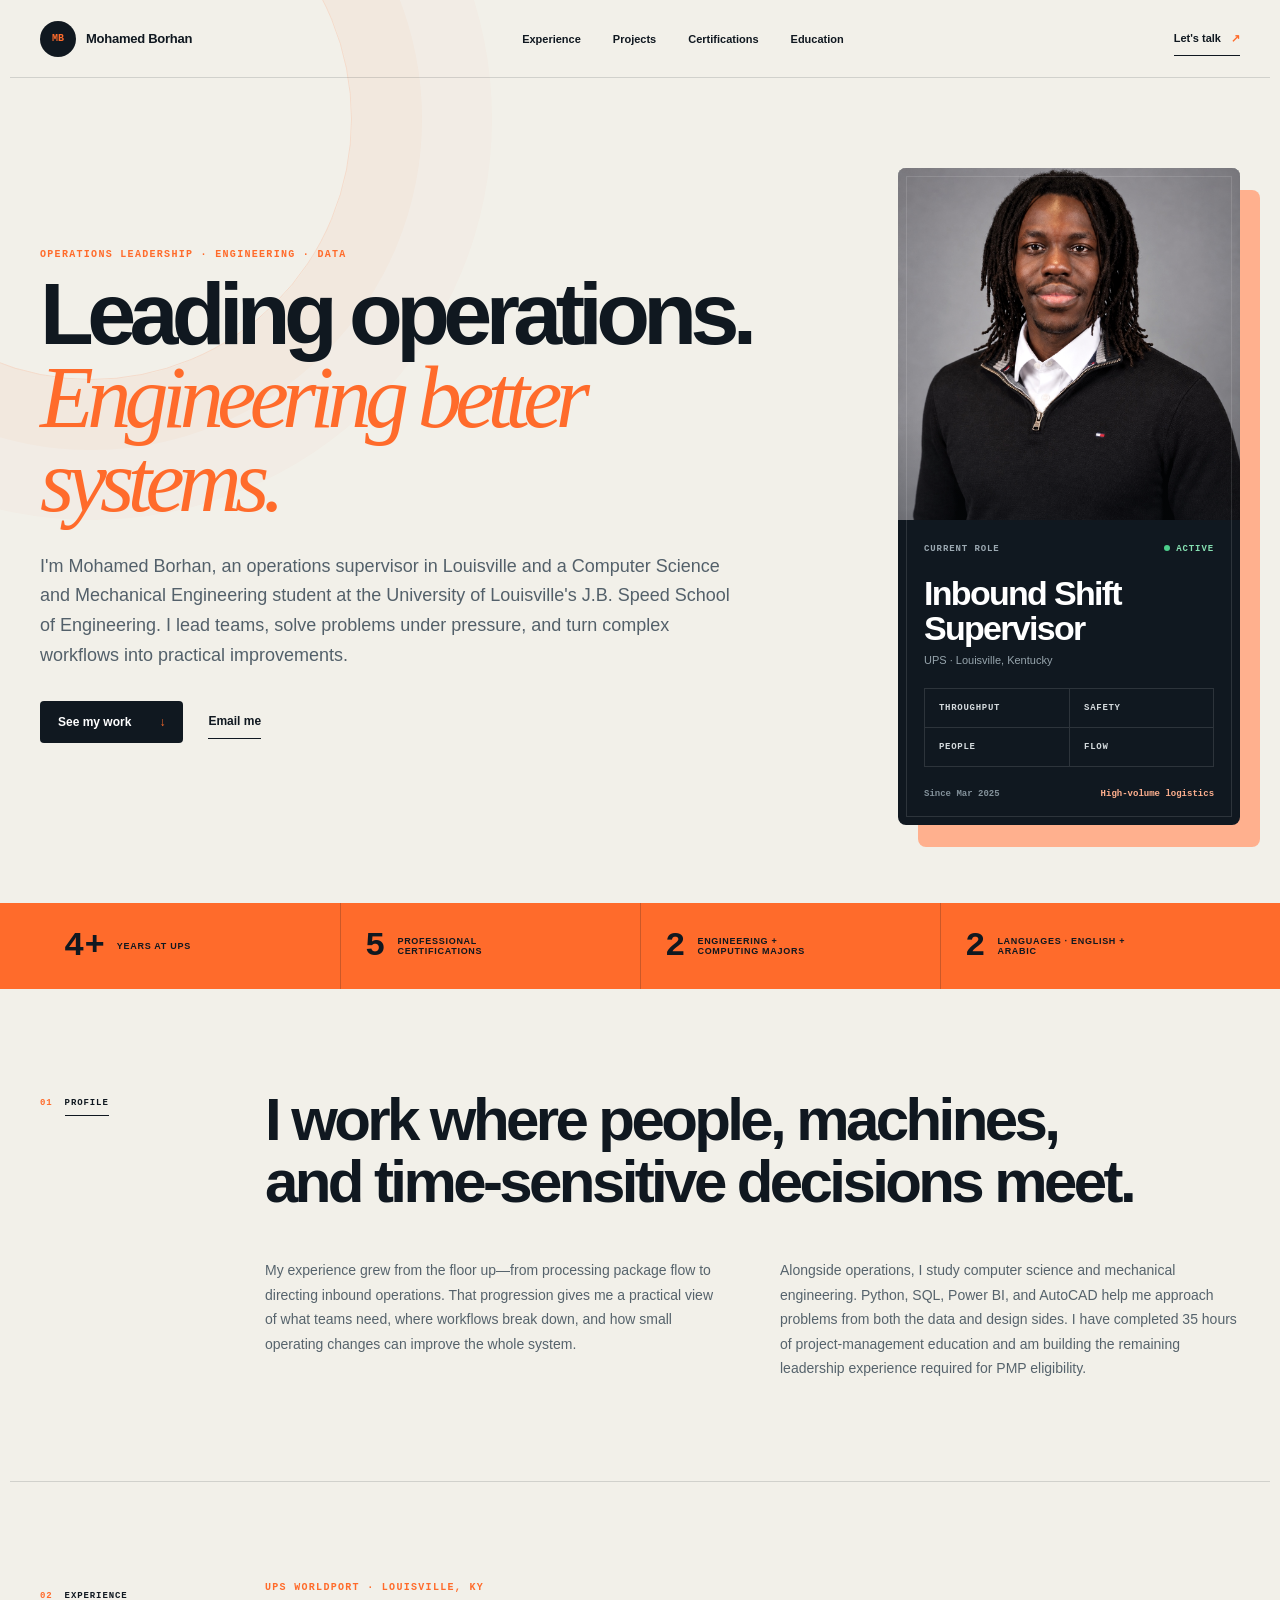
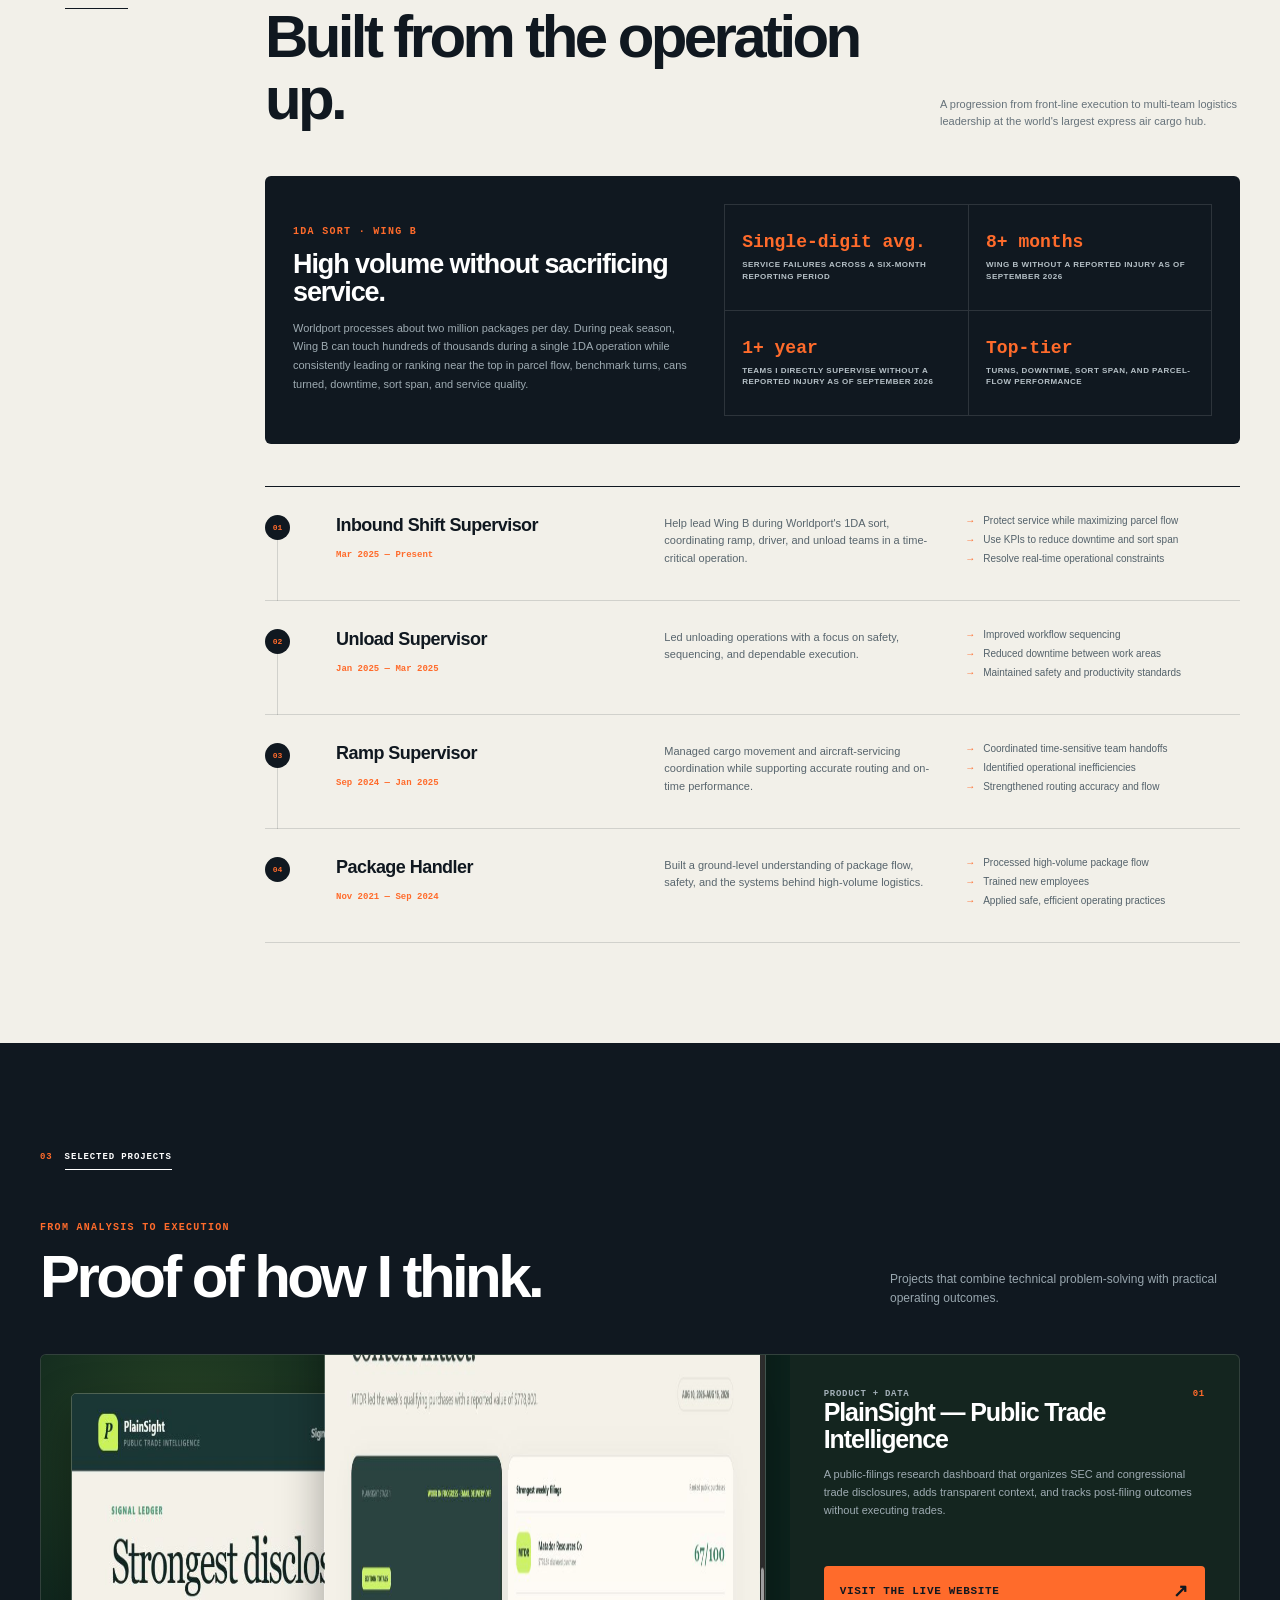
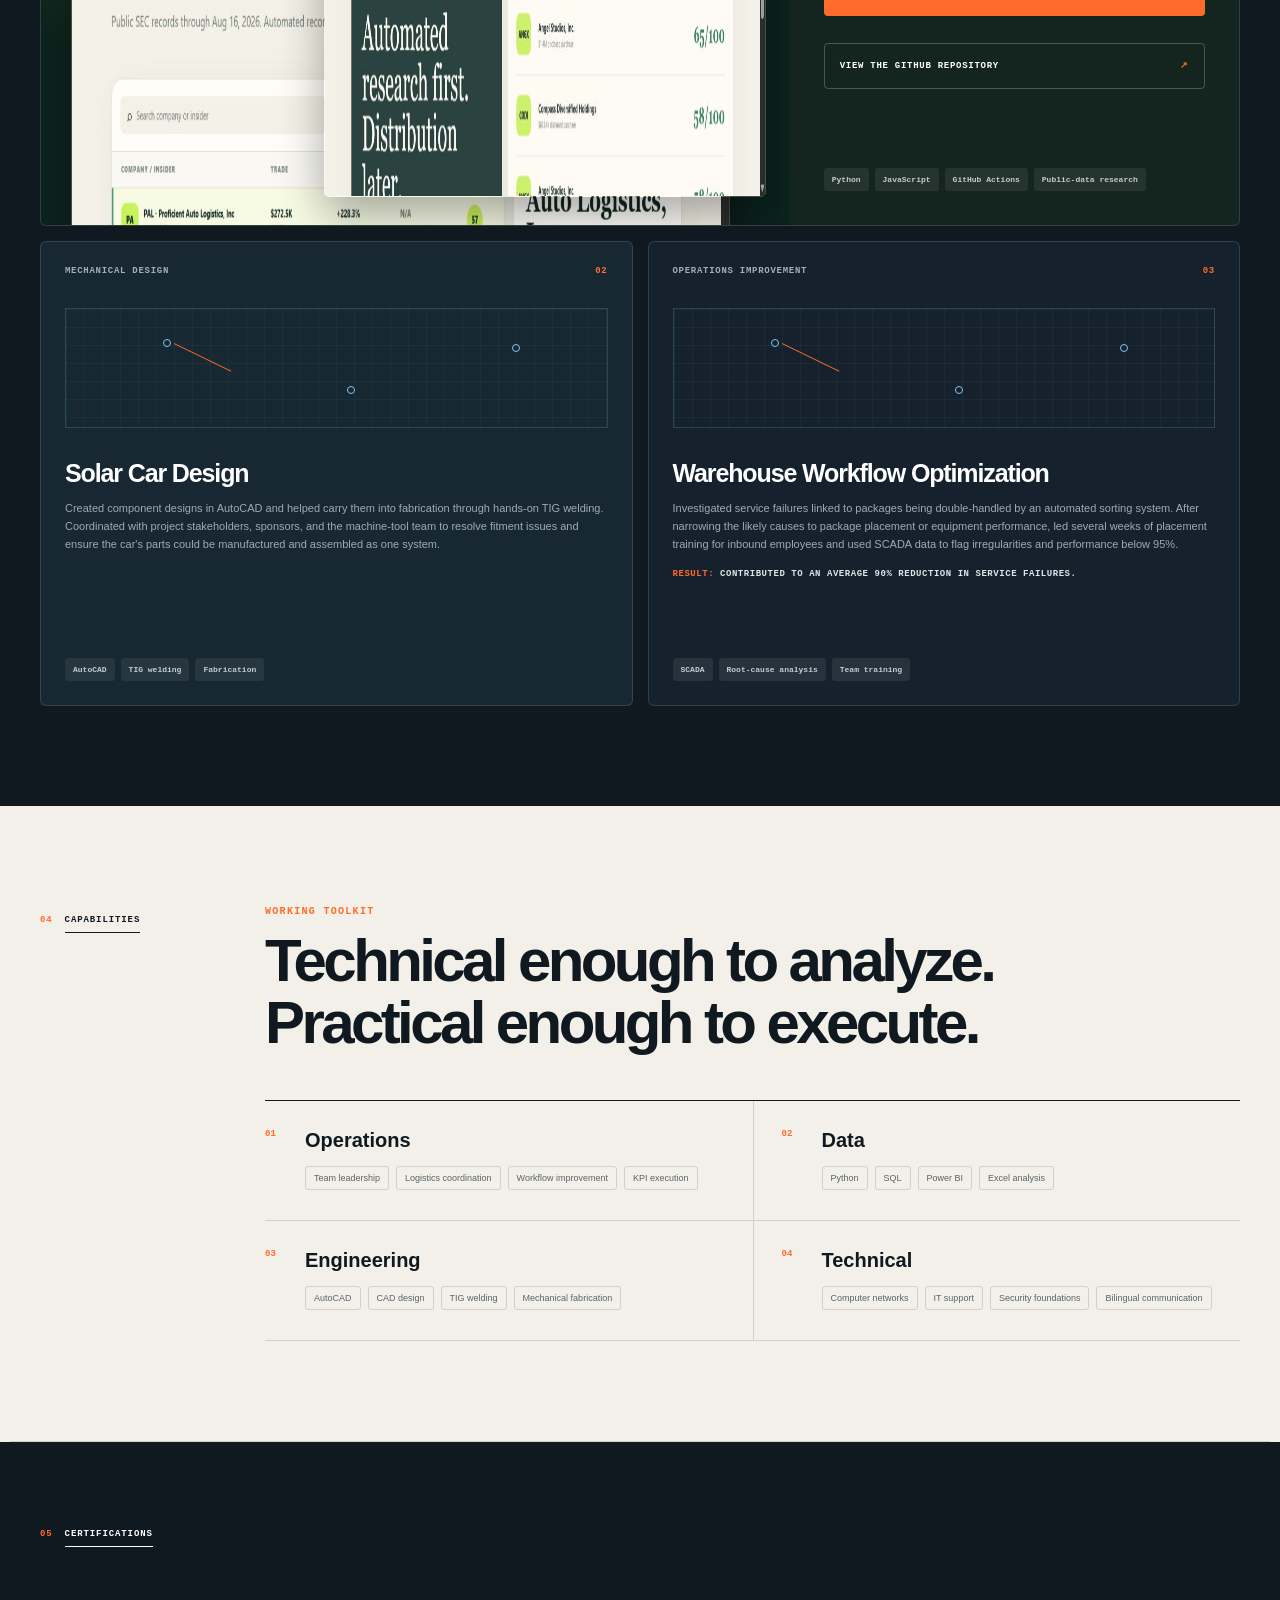
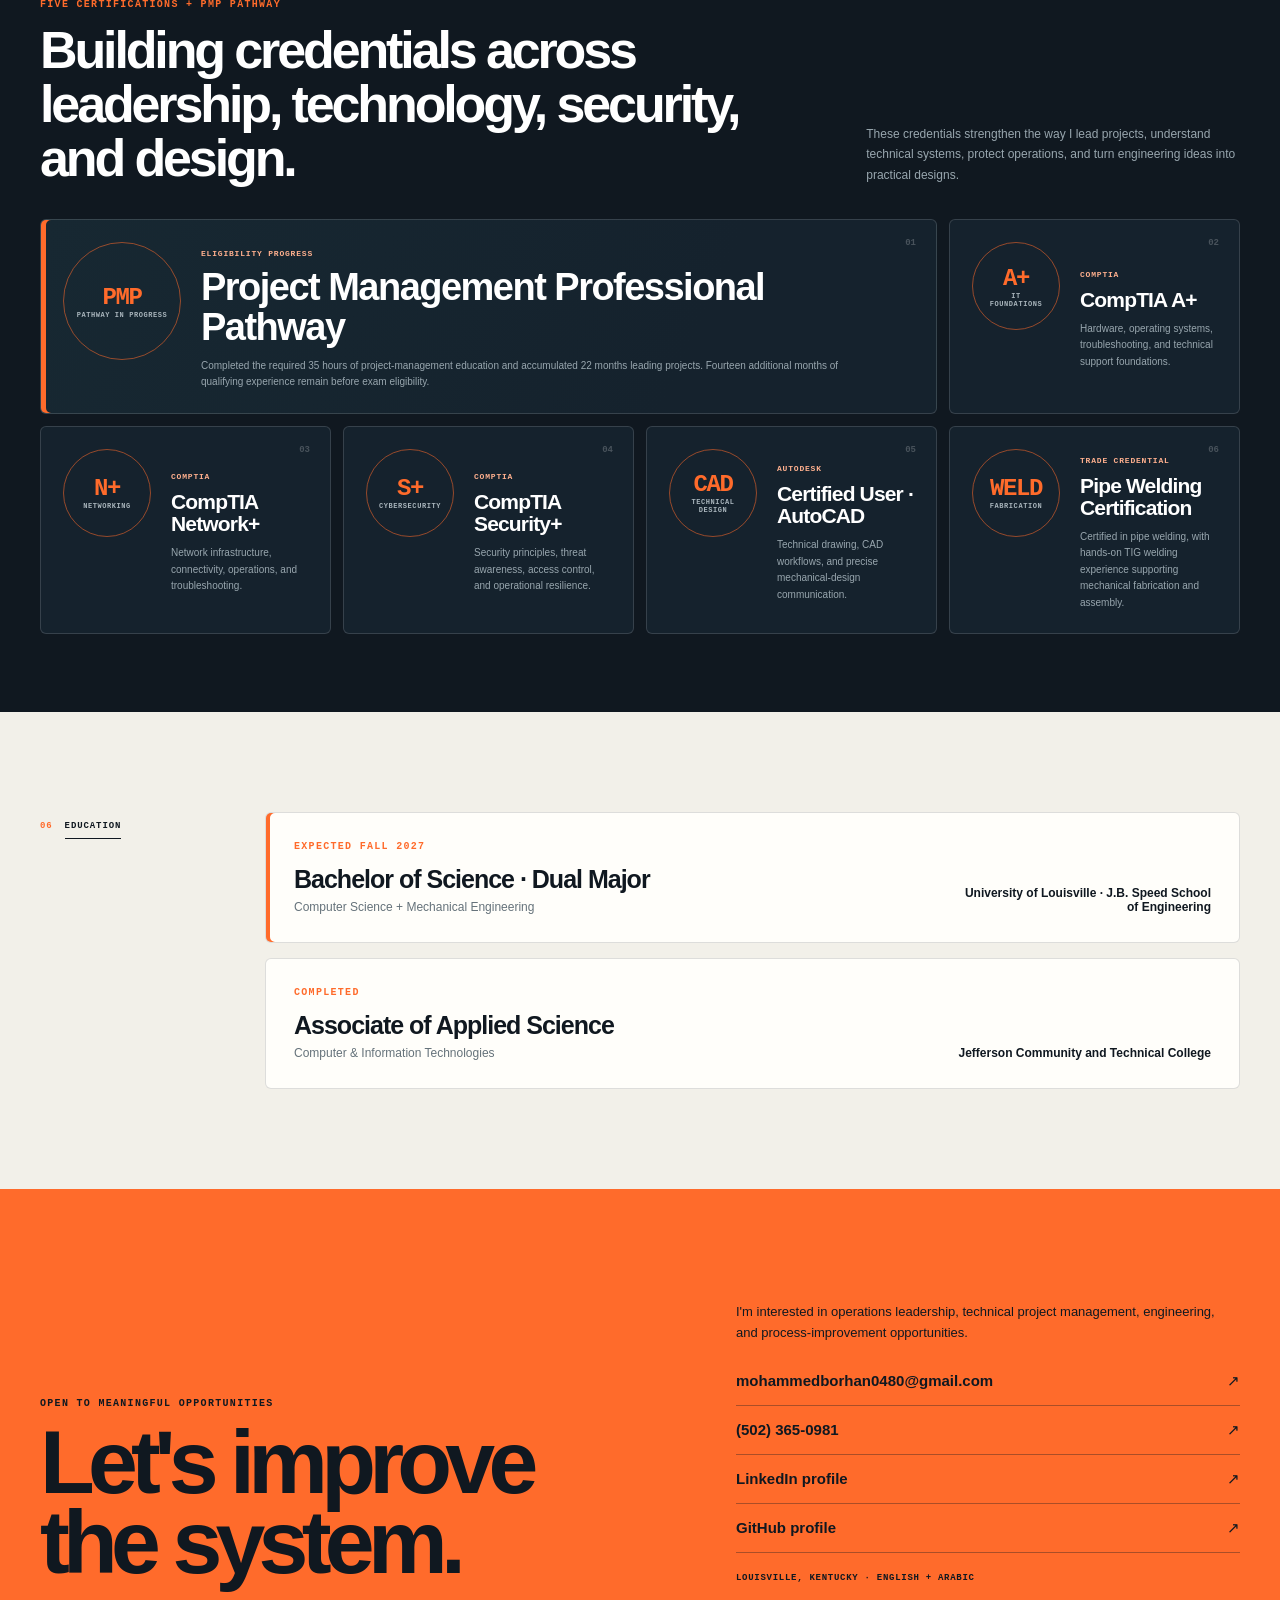
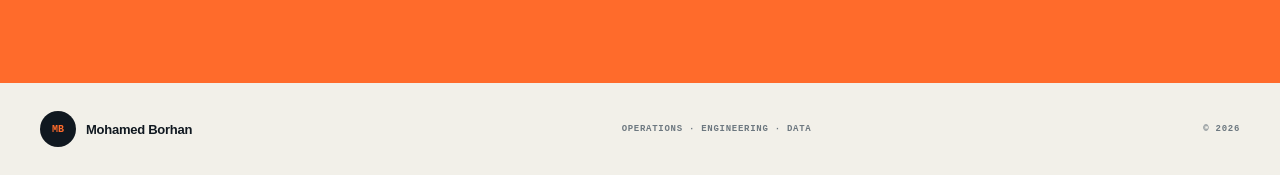
==== index.html @ 8fac238b "Add PlainSight showcase and mobile navigation" ====
<!doctype html>
<html lang="en">
  <head>
    <meta charset="utf-8">
    <meta name="viewport" content="width=device-width, initial-scale=1">
    <title>Mohamed Borhan | Operations, Engineering &amp; Data</title>
    <meta name="description" content="Portfolio of Mohamed Borhan, an operations supervisor and computer science and mechanical engineering student in Louisville, Kentucky.">
    <meta name="author" content="Mohamed Borhan">
    <meta name="theme-color" content="#101820">
    <link rel="canonical" href="https://mohamed-borhan.github.io/">
    <link rel="icon" href="assets/favicon.svg" type="image/svg+xml">
    <link rel="stylesheet" href="styles.css">
    <meta property="og:type" content="website">
    <meta property="og:title" content="Mohamed Borhan | Operations, Engineering &amp; Data">
    <meta property="og:description" content="Leading operations. Engineering better systems.">
    <meta property="og:url" content="https://mohamed-borhan.github.io/">
    <meta property="og:image" content="https://mohamed-borhan.github.io/assets/og.png">
    <meta property="og:image:alt" content="Mohamed Borhan portfolio">
    <meta name="twitter:card" content="summary_large_image">
    <meta name="twitter:title" content="Mohamed Borhan | Operations, Engineering &amp; Data">
    <meta name="twitter:description" content="Leading operations. Engineering better systems.">
    <meta name="twitter:image" content="https://mohamed-borhan.github.io/assets/og.png">
    <script type="application/ld+json">
      {
        "@context": "https://schema.org",
        "@type": "Person",
        "name": "Mohamed Borhan",
        "url": "https://mohamed-borhan.github.io/",
        "email": "mailto:mohammedborhan0480@gmail.com",
        "telephone": "+1-502-365-0981",
        "address": { "@type": "PostalAddress", "addressLocality": "Louisville", "addressRegion": "KY", "addressCountry": "US" },
        "jobTitle": "Inbound Shift Supervisor",
        "worksFor": { "@type": "Organization", "name": "UPS" },
        "hasCredential": [
          { "@type": "EducationalOccupationalCredential", "name": "CompTIA A+", "credentialCategory": "Professional certification", "recognizedBy": { "@type": "Organization", "name": "CompTIA" } },
          { "@type": "EducationalOccupationalCredential", "name": "CompTIA Network+", "credentialCategory": "Professional certification", "recognizedBy": { "@type": "Organization", "name": "CompTIA" } },
          { "@type": "EducationalOccupationalCredential", "name": "CompTIA Security+", "credentialCategory": "Professional certification", "recognizedBy": { "@type": "Organization", "name": "CompTIA" } },
          { "@type": "EducationalOccupationalCredential", "name": "Autodesk Certified User: AutoCAD", "credentialCategory": "Professional certification", "recognizedBy": { "@type": "Organization", "name": "Autodesk" } },
          { "@type": "EducationalOccupationalCredential", "name": "Pipe Welding Certification", "credentialCategory": "Professional certification" }
        ],
        "alumniOf": [
          { "@type": "CollegeOrUniversity", "name": "Jefferson Community and Technical College" },
          { "@type": "CollegeOrUniversity", "name": "University of Louisville" }
        ],
        "sameAs": [
          "https://www.linkedin.com/in/mohamedborhanky/",
          "https://github.com/Mohamed-Borhan"
        ]
      }
    </script>
  </head>
  <body>
    <a class="skip-link" href="#main-content">Skip to content</a>
    <main id="main-content">
      <header class="topbar" id="top">
        <a class="brand" href="#top" aria-label="Mohamed Borhan home">
          <span>MB</span><b>Mohamed Borhan</b>
        </a>
        <nav id="site-navigation" aria-label="Main navigation">
          <a href="#experience">Experience</a>
          <a href="#projects">Projects</a>
          <a href="#certifications">Certifications</a>
          <a href="#education">Education</a>
        </nav>
        <div class="topbar-actions">
          <button class="menu-toggle" type="button" aria-expanded="false" aria-controls="site-navigation" aria-label="Open navigation"><span></span><span></span></button>
          <a class="contact-link" href="mailto:mohammedborhan0480@gmail.com">Let's talk <span aria-hidden="true">↗</span></a>
        </div>
      </header>

      <section class="hero" aria-labelledby="hero-title">
        <div class="hero-copy">
          <span class="eyebrow">Operations leadership · Engineering · Data</span>
          <h1 id="hero-title">Leading operations.<br><em>Engineering better systems.</em></h1>
          <p>I'm Mohamed Borhan, an operations supervisor in Louisville and a Computer Science and Mechanical Engineering student at the University of Louisville's J.B. Speed School of Engineering. I lead teams, solve problems under pressure, and turn complex workflows into practical improvements.</p>
          <div class="hero-actions">
            <a class="button" href="#projects">See my work <span aria-hidden="true">↓</span></a>
            <a class="text-button" href="mailto:mohammedborhan0480@gmail.com">Email me</a>
          </div>
        </div>
        <aside class="status-card" aria-label="Mohamed Borhan's current role">
          <div class="portrait-frame">
            <img src="assets/mohamed-borhan-headshot.jpg" alt="Professional headshot of Mohamed Borhan" width="1086" height="1448" fetchpriority="high" decoding="async">
          </div>
          <div class="status-content">
            <div class="status-head"><span>Current role</span><i>Active</i></div>
            <h2>Inbound Shift<br>Supervisor</h2>
            <p>UPS · Louisville, Kentucky</p>
            <div class="operating-grid" aria-label="Areas of focus">
              <span>Throughput</span><span>Safety</span><span>People</span><span>Flow</span>
            </div>
            <div class="status-foot"><span>Since Mar 2025</span><b>High-volume logistics</b></div>
          </div>
        </aside>
      </section>

      <section class="stat-strip" aria-label="Career highlights">
        <div><strong>4+</strong><span>years at UPS</span></div>
        <div><strong>5</strong><span>professional certifications</span></div>
        <div><strong>2</strong><span>engineering + computing majors</span></div>
        <div><strong>2</strong><span>languages · English + Arabic</span></div>
      </section>

      <section class="section intro reveal" id="about">
        <div class="section-label"><span>01</span><b>Profile</b></div>
        <div class="intro-copy">
          <h2>I work where people, machines, and time-sensitive decisions meet.</h2>
          <div class="intro-columns">
            <p>My experience grew from the floor up—from processing package flow to directing inbound operations. That progression gives me a practical view of what teams need, where workflows break down, and how small operating changes can improve the whole system.</p>
            <p>Alongside operations, I study computer science and mechanical engineering. Python, SQL, Power BI, and AutoCAD help me approach problems from both the data and design sides. I have completed 35 hours of project-management education and am building the remaining leadership experience required for PMP eligibility.</p>
          </div>
        </div>
      </section>

      <section class="section experience-section reveal" id="experience">
        <div class="section-label"><span>02</span><b>Experience</b></div>
        <div class="experience-content">
          <div class="experience-heading">
            <div><span class="eyebrow">UPS Worldport · Louisville, KY</span><h2>Built from the operation up.</h2></div>
            <p>A progression from front-line execution to multi-team logistics leadership at the world's largest express air cargo hub.</p>
          </div>
          <aside class="operations-highlight" aria-label="Worldport operating performance">
            <div class="operations-highlight-copy">
              <span class="eyebrow">1DA sort · Wing B</span>
              <h3>High volume without sacrificing service.</h3>
              <p>Worldport processes about two million packages per day. During peak season, Wing B can touch hundreds of thousands during a single 1DA operation while consistently leading or ranking near the top in parcel flow, benchmark turns, cans turned, downtime, sort span, and service quality.</p>
            </div>
            <div class="operations-metrics">
              <div><strong>Single-digit avg.</strong><span>service failures across a six-month reporting period</span></div>
              <div><strong>8+ months</strong><span>Wing B without a reported injury as of September 2026</span></div>
              <div><strong>1+ year</strong><span>teams I directly supervise without a reported injury as of September 2026</span></div>
              <div><strong>Top-tier</strong><span>turns, downtime, sort span, and parcel-flow performance</span></div>
            </div>
          </aside>
          <div class="timeline">
            <article class="job">
              <div class="job-marker"><span>01</span></div>
              <div class="job-title"><h3>Inbound Shift Supervisor</h3><span>Mar 2025 — Present</span></div>
              <p>Help lead Wing B during Worldport's 1DA sort, coordinating ramp, driver, and unload teams in a time-critical operation.</p>
              <ul><li>Protect service while maximizing parcel flow</li><li>Use KPIs to reduce downtime and sort span</li><li>Resolve real-time operational constraints</li></ul>
            </article>
            <article class="job">
              <div class="job-marker"><span>02</span></div>
              <div class="job-title"><h3>Unload Supervisor</h3><span>Jan 2025 — Mar 2025</span></div>
              <p>Led unloading operations with a focus on safety, sequencing, and dependable execution.</p>
              <ul><li>Improved workflow sequencing</li><li>Reduced downtime between work areas</li><li>Maintained safety and productivity standards</li></ul>
            </article>
            <article class="job">
              <div class="job-marker"><span>03</span></div>
              <div class="job-title"><h3>Ramp Supervisor</h3><span>Sep 2024 — Jan 2025</span></div>
              <p>Managed cargo movement and aircraft-servicing coordination while supporting accurate routing and on-time performance.</p>
              <ul><li>Coordinated time-sensitive team handoffs</li><li>Identified operational inefficiencies</li><li>Strengthened routing accuracy and flow</li></ul>
            </article>
            <article class="job">
              <div class="job-marker"><span>04</span></div>
              <div class="job-title"><h3>Package Handler</h3><span>Nov 2021 — Sep 2024</span></div>
              <p>Built a ground-level understanding of package flow, safety, and the systems behind high-volume logistics.</p>
              <ul><li>Processed high-volume package flow</li><li>Trained new employees</li><li>Applied safe, efficient operating practices</li></ul>
            </article>
          </div>
        </div>
      </section>

      <section class="projects-section" id="projects">
        <div class="projects-inner reveal">
          <div class="section-label light"><span>03</span><b>Selected projects</b></div>
          <div class="project-heading">
            <div><span class="eyebrow">From analysis to execution</span><h2>Proof of how I think.</h2></div>
            <p>Projects that combine technical problem-solving with practical operating outcomes.</p>
          </div>
          <div class="project-grid">
            <article class="project-card project-card-featured">
              <div class="project-showcase" aria-label="PlainSight product screenshots">
                <img class="showcase-primary" src="assets/plainsight-signal-ledger.png" alt="PlainSight signal ledger showing disclosed insider purchases and context" width="1263" height="710" loading="lazy" decoding="async">
                <img class="showcase-secondary" src="assets/plainsight-weekly-preview.png" alt="PlainSight weekly research preview with ranked public filings" width="1263" height="710" loading="lazy" decoding="async">
              </div>
              <div class="project-featured-content">
                <div class="project-top"><span>Product + Data</span><b>01</b></div>
                <h3>PlainSight — Public Trade Intelligence</h3>
                <p>A public-filings research dashboard that organizes SEC and congressional trade disclosures, adds transparent context, and tracks post-filing outcomes without executing trades.</p>
                <div class="project-actions">
                  <a class="project-link featured-project-link" href="https://mohamed-borhan.github.io/plainsight-trades/" target="_blank" rel="noreferrer">Visit the live website <span aria-hidden="true">↗</span></a>
                  <a class="project-link github-project-link" href="https://github.com/Mohamed-Borhan/plainsight-trades" target="_blank" rel="noreferrer">View the GitHub repository <span aria-hidden="true">↗</span></a>
                </div>
                <div class="tags"><span>Python</span><span>JavaScript</span><span>GitHub Actions</span><span>Public-data research</span></div>
              </div>
            </article>
            <article class="project-card">
              <div class="project-top"><span>Mechanical Design</span><b>02</b></div>
              <div class="project-diagram" aria-hidden="true"><i></i><i></i><i></i><span></span></div>
              <h3>Solar Car Design</h3>
              <p>Created component designs in AutoCAD and helped carry them into fabrication through hands-on TIG welding. Coordinated with project stakeholders, sponsors, and the machine-tool team to resolve fitment issues and ensure the car's parts could be manufactured and assembled as one system.</p>
              <div class="tags"><span>AutoCAD</span><span>TIG welding</span><span>Fabrication</span></div>
            </article>
            <article class="project-card">
              <div class="project-top"><span>Operations Improvement</span><b>03</b></div>
              <div class="project-diagram" aria-hidden="true"><i></i><i></i><i></i><span></span></div>
              <h3>Warehouse Workflow Optimization</h3>
              <p>Investigated service failures linked to packages being double-handled by an automated sorting system. After narrowing the likely causes to package placement or equipment performance, led several weeks of placement training for inbound employees and used SCADA data to flag irregularities and performance below 95%.</p>
              <p class="project-result"><strong>Result:</strong> Contributed to an average 90% reduction in service failures.</p>
              <div class="tags"><span>SCADA</span><span>Root-cause analysis</span><span>Team training</span></div>
            </article>
          </div>
        </div>
      </section>

      <section class="section capabilities-section reveal" id="capabilities">
        <div class="section-label"><span>04</span><b>Capabilities</b></div>
        <div class="capability-content">
          <div class="capability-heading"><span class="eyebrow">Working toolkit</span><h2>Technical enough to analyze.<br>Practical enough to execute.</h2></div>
          <div class="capability-grid">
            <div class="capability"><span>01</span><h3>Operations</h3><ul><li>Team leadership</li><li>Logistics coordination</li><li>Workflow improvement</li><li>KPI execution</li></ul></div>
            <div class="capability"><span>02</span><h3>Data</h3><ul><li>Python</li><li>SQL</li><li>Power BI</li><li>Excel analysis</li></ul></div>
            <div class="capability"><span>03</span><h3>Engineering</h3><ul><li>AutoCAD</li><li>CAD design</li><li>TIG welding</li><li>Mechanical fabrication</li></ul></div>
            <div class="capability"><span>04</span><h3>Technical</h3><ul><li>Computer networks</li><li>IT support</li><li>Security foundations</li><li>Bilingual communication</li></ul></div>
          </div>
        </div>
      </section>

      <section class="certification-section" id="certifications">
        <div class="certification-inner reveal">
          <div class="section-label light"><span>05</span><b>Certifications</b></div>
          <div class="certification-heading">
            <div>
              <span class="eyebrow">Five certifications + PMP pathway</span>
              <h2>Building credentials across leadership, technology, security, and design.</h2>
            </div>
            <p>These credentials strengthen the way I lead projects, understand technical systems, protect operations, and turn engineering ideas into practical designs.</p>
          </div>
          <div class="certification-grid">
            <article class="credential credential-featured">
              <div class="credential-mark"><span>PMP</span><small>Pathway in progress</small></div>
              <div><span class="credential-issuer">Eligibility progress</span><h3>Project Management Professional Pathway</h3><p>Completed the required 35 hours of project-management education and accumulated 22 months leading projects. Fourteen additional months of qualifying experience remain before exam eligibility.</p></div>
              <b>01</b>
            </article>
            <article class="credential">
              <div class="credential-mark"><span>A+</span><small>IT foundations</small></div>
              <div><span class="credential-issuer">CompTIA</span><h3>CompTIA A+</h3><p>Hardware, operating systems, troubleshooting, and technical support foundations.</p></div>
              <b>02</b>
            </article>
            <article class="credential">
              <div class="credential-mark"><span>N+</span><small>Networking</small></div>
              <div><span class="credential-issuer">CompTIA</span><h3>CompTIA Network+</h3><p>Network infrastructure, connectivity, operations, and troubleshooting.</p></div>
              <b>03</b>
            </article>
            <article class="credential">
              <div class="credential-mark"><span>S+</span><small>Cybersecurity</small></div>
              <div><span class="credential-issuer">CompTIA</span><h3>CompTIA Security+</h3><p>Security principles, threat awareness, access control, and operational resilience.</p></div>
              <b>04</b>
            </article>
            <article class="credential">
              <div class="credential-mark"><span>CAD</span><small>Technical design</small></div>
              <div><span class="credential-issuer">Autodesk</span><h3>Certified User · AutoCAD</h3><p>Technical drawing, CAD workflows, and precise mechanical-design communication.</p></div>
              <b>05</b>
            </article>
            <article class="credential">
              <div class="credential-mark"><span>WELD</span><small>Fabrication</small></div>
              <div><span class="credential-issuer">Trade credential</span><h3>Pipe Welding Certification</h3><p>Certified in pipe welding, with hands-on TIG welding experience supporting mechanical fabrication and assembly.</p></div>
              <b>06</b>
            </article>
          </div>
        </div>
      </section>

      <section class="section education-section reveal" id="education">
        <div class="section-label"><span>06</span><b>Education</b></div>
        <div class="education-content">
          <article class="degree primary-degree">
            <div><span class="eyebrow">Expected Fall 2027</span><h3>Bachelor of Science · Dual Major</h3><p>Computer Science + Mechanical Engineering</p></div>
            <strong>University of Louisville · J.B. Speed School of Engineering</strong>
          </article>
          <article class="degree">
            <div><span class="eyebrow">Completed</span><h3>Associate of Applied Science</h3><p>Computer &amp; Information Technologies</p></div>
            <strong>Jefferson Community and Technical College</strong>
          </article>
        </div>
      </section>

      <section class="contact-section reveal" id="contact">
        <div><span class="eyebrow">Open to meaningful opportunities</span><h2>Let's improve<br>the system.</h2></div>
        <div class="contact-details">
          <p>I'm interested in operations leadership, technical project management, engineering, and process-improvement opportunities.</p>
          <a href="mailto:mohammedborhan0480@gmail.com">mohammedborhan0480@gmail.com <span aria-hidden="true">↗</span></a>
          <a href="tel:+15023650981">(502) 365-0981 <span aria-hidden="true">↗</span></a>
          <a href="https://www.linkedin.com/in/mohamedborhanky/" target="_blank" rel="noreferrer">LinkedIn profile <span aria-hidden="true">↗</span></a>
          <a href="https://github.com/Mohamed-Borhan" target="_blank" rel="noreferrer">GitHub profile <span aria-hidden="true">↗</span></a>
          <small>Louisville, Kentucky · English + Arabic</small>
        </div>
      </section>

      <footer>
        <a class="brand" href="#top"><span>MB</span><b>Mohamed Borhan</b></a>
        <p>Operations · Engineering · Data</p>
        <span>© <span id="year">2026</span></span>
      </footer>
    </main>
    <script src="script.js" defer></script>
  </body>
</html>
---- styles.css ----
:root {
  --ink: #101820;
  --steel: #263441;
  --paper: #f2f0e9;
  --white: #fffefa;
  --signal: #ff6b2b;
  --signal-soft: #ffb08e;
  --blue: #7cc8e8;
  --muted: #64707a;
  --line: rgba(16, 24, 32, 0.14);
  --sans: "Segoe UI", Arial, Helvetica, sans-serif;
  --mono: Consolas, "Courier New", monospace;
}

* { box-sizing: border-box; }
html { scroll-behavior: smooth; }
body { margin: 0; background: var(--paper); color: var(--ink); font-family: var(--sans); }
a { color: inherit; text-decoration: none; }
main { min-height: 100vh; overflow: hidden; }
.skip-link { position: fixed; z-index: 100; top: 12px; left: 12px; padding: 10px 14px; background: var(--ink); color: white; transform: translateY(-150%); }
.skip-link:focus { transform: translateY(0); }

.topbar { position: relative; height: 78px; max-width: 1260px; margin: auto; padding: 0 30px; display: flex; align-items: center; justify-content: space-between; border-bottom: 1px solid var(--line); }
.brand { display: flex; align-items: center; gap: 10px; }
.brand > span { width: 36px; height: 36px; display: grid; place-items: center; border-radius: 50%; background: var(--ink); color: var(--signal); font: 800 10px var(--mono); }
.brand b { font-size: 13px; letter-spacing: -0.02em; }
nav { display: flex; gap: 32px; font-size: 11px; font-weight: 700; }
.topbar nav a:hover { color: var(--signal); }
.topbar-actions { display: flex; align-items: center; gap: 15px; }
.menu-toggle { width: 38px; height: 38px; padding: 0; display: none; place-content: center; gap: 6px; border: 1px solid var(--line); border-radius: 50%; background: transparent; cursor: pointer; }
.menu-toggle span { width: 15px; height: 1px; display: block; background: var(--ink); transition: transform .2s ease; }
.menu-toggle[aria-expanded="true"] span:first-child { transform: translateY(3.5px) rotate(45deg); }
.menu-toggle[aria-expanded="true"] span:last-child { transform: translateY(-3.5px) rotate(-45deg); }
.contact-link { padding: 10px 0; border-bottom: 1px solid var(--ink); font-size: 11px; font-weight: 800; }
.contact-link span { color: var(--signal); margin-left: 7px; }

.hero { position: relative; max-width: 1260px; margin: auto; padding: 90px 30px 78px; display: grid; grid-template-columns: 1.45fr 0.65fr; gap: 95px; align-items: center; }
.hero::before { content: ""; position: absolute; width: 520px; height: 520px; top: -220px; left: -180px; border: 1px solid rgba(255, 107, 43, 0.16); border-radius: 50%; box-shadow: 0 0 0 70px rgba(255, 107, 43, 0.035), 0 0 0 140px rgba(255, 107, 43, 0.025); pointer-events: none; }
.eyebrow { display: block; margin-bottom: 13px; color: var(--signal); font: 800 10px var(--mono); text-transform: uppercase; letter-spacing: 0.13em; }
h1 { max-width: 850px; margin: 0 0 28px; font-size: clamp(54px, 7vw, 88px); line-height: 0.94; letter-spacing: -0.075em; font-weight: 720; }
h1 em { color: var(--signal); font-family: Georgia, serif; font-weight: 400; }
.hero-copy > p { max-width: 700px; color: #53606a; font-size: 18px; line-height: 1.65; }
.hero-actions { margin-top: 31px; display: flex; align-items: center; gap: 25px; }
.button { padding: 14px 18px; display: inline-flex; gap: 28px; border-radius: 4px; background: var(--ink); color: white; font-size: 12px; font-weight: 800; }
.button span { color: var(--signal); }
.text-button { padding: 10px 0; border-bottom: 1px solid var(--ink); font-size: 12px; font-weight: 800; }

.status-card { position: relative; overflow: hidden; border-radius: 8px; background: var(--ink); color: white; box-shadow: 20px 22px 0 var(--signal-soft); }
.status-card::before { content: ""; position: absolute; z-index: 3; inset: 8px; border: 1px solid rgba(255, 255, 255, 0.12); pointer-events: none; }
.portrait-frame { position: relative; aspect-ratio: 1 / 1.03; overflow: hidden; background: #c8c9ca; }
.portrait-frame::after { content: ""; position: absolute; inset: auto 0 0; height: 30%; background: linear-gradient(transparent, rgba(16, 24, 32, 0.22)); pointer-events: none; }
.portrait-frame img { width: 100%; height: 100%; display: block; object-fit: cover; object-position: 50% 18%; filter: saturate(0.94) contrast(1.02); transition: transform 0.65s cubic-bezier(0.2, 0.75, 0.2, 1); }
.status-content { position: relative; padding: 24px 26px 26px; }
.status-head { position: relative; display: flex; justify-content: space-between; align-items: center; color: #9ca9b2; font: 700 9px var(--mono); text-transform: uppercase; letter-spacing: 0.1em; }
.status-head i { color: #86e0b2; font-style: normal; }
.status-head i::before { content: ""; display: inline-block; width: 6px; height: 6px; margin-right: 6px; border-radius: 50%; background: #4cce8b; }
.status-card h2 { position: relative; margin: 22px 0 8px; color: white; font-size: 34px; line-height: 1.02; letter-spacing: -0.05em; }
.status-content > p { position: relative; margin: 0; color: #97a5ad; font-size: 11px; }
.operating-grid { position: relative; margin: 22px 0; display: grid; grid-template-columns: 1fr 1fr; border: 1px solid rgba(255, 255, 255, 0.12); }
.operating-grid span { padding: 14px; color: #d4dadd; font: 700 9px var(--mono); text-transform: uppercase; letter-spacing: 0.08em; }
.operating-grid span:nth-child(even) { border-left: 1px solid rgba(255, 255, 255, 0.12); }
.operating-grid span:nth-child(n + 3) { border-top: 1px solid rgba(255, 255, 255, 0.12); }
.status-foot { position: relative; display: flex; justify-content: space-between; color: #83919a; font: 700 9px var(--mono); }
.status-foot b { color: var(--signal-soft); }

.stat-strip { padding: 0 max(30px, calc((100vw - 1200px) / 2)); display: grid; grid-template-columns: repeat(4, 1fr); background: var(--signal); color: var(--ink); }
.stat-strip div { padding: 24px; display: flex; align-items: center; gap: 12px; }
.stat-strip div + div { border-left: 1px solid rgba(16, 24, 32, 0.22); }
.stat-strip strong { font: 800 34px var(--mono); }
.stat-strip span { max-width: 130px; font-size: 9px; font-weight: 800; text-transform: uppercase; letter-spacing: 0.08em; }

.section { max-width: 1260px; margin: auto; padding: 100px 30px; display: grid; grid-template-columns: 170px 1fr; gap: 55px; }
.section-label { padding-top: 9px; display: flex; gap: 12px; align-items: flex-start; font: 800 9px var(--mono); text-transform: uppercase; letter-spacing: 0.1em; }
.section-label span { color: var(--signal); }
.section-label b { padding-bottom: 7px; border-bottom: 1px solid var(--ink); }
.intro-copy h2, .experience-heading h2, .project-heading h2, .capability-heading h2 { margin: 0; max-width: 900px; font-size: clamp(38px, 5vw, 60px); line-height: 1.04; letter-spacing: -0.06em; }
.intro-columns { margin-top: 45px; display: grid; grid-template-columns: 1fr 1fr; gap: 55px; }
.intro-columns p { margin: 0; color: #56636c; line-height: 1.75; font-size: 14px; }

.experience-section { border-top: 1px solid var(--line); }
.experience-heading { margin-bottom: 45px; display: flex; justify-content: space-between; align-items: end; gap: 50px; }
.experience-heading p { max-width: 300px; margin: 0; color: #66727a; font-size: 11px; line-height: 1.6; }
.operations-highlight { margin-bottom: 42px; padding: 28px; display: grid; grid-template-columns: .9fr 1.1fr; gap: 32px; border-radius: 6px; background: var(--ink); color: white; }
.operations-highlight-copy { align-self: center; }
.operations-highlight h3 { margin: 10px 0 12px; max-width: 430px; font-size: 27px; line-height: 1.05; letter-spacing: -.04em; }
.operations-highlight p { margin: 0; color: #9eabb2; font-size: 11px; line-height: 1.7; }
.operations-metrics { display: grid; grid-template-columns: 1fr 1fr; border: 1px solid rgba(255,255,255,.12); }
.operations-metrics div { min-height: 105px; padding: 17px; display: flex; flex-direction: column; justify-content: center; gap: 7px; }
.operations-metrics div:nth-child(even) { border-left: 1px solid rgba(255,255,255,.12); }
.operations-metrics div:nth-child(n + 3) { border-top: 1px solid rgba(255,255,255,.12); }
.operations-metrics strong { color: var(--signal); font: 800 18px var(--mono); }
.operations-metrics span { color: #b6c1c7; font-size: 8px; font-weight: 700; line-height: 1.45; letter-spacing: .06em; text-transform: uppercase; }
.timeline { border-top: 1px solid var(--ink); }
.job { display: grid; grid-template-columns: 45px 1.1fr 1fr 1fr; gap: 26px; padding: 28px 0; border-bottom: 1px solid var(--line); }
.job-marker { position: relative; }
.job-marker::after { content: ""; position: absolute; top: 25px; bottom: -29px; left: 12px; width: 1px; background: var(--line); }
.job:last-child .job-marker::after { display: none; }
.job-marker span { width: 25px; height: 25px; position: relative; z-index: 1; display: grid; place-items: center; border-radius: 50%; background: var(--ink); color: var(--signal); font: 700 8px var(--mono); }
.job h3 { margin: 0 0 7px; font-size: 18px; letter-spacing: -0.03em; }
.job-title span { color: var(--signal); font: 700 9px var(--mono); }
.job > p { margin: 0; color: #58656d; line-height: 1.6; font-size: 11px; }
.job ul { margin: 0; padding: 0; list-style: none; }
.job li { margin-bottom: 8px; color: #53616a; font-size: 10px; }
.job li::before { content: "→"; margin-right: 8px; color: var(--signal); }

.projects-section { padding: 100px 0; background: var(--ink); color: white; }
.projects-inner { max-width: 1260px; margin: auto; padding: 0 30px; }
.section-label.light { margin-bottom: 52px; }
.section-label.light b { border-color: white; }
.project-heading { display: flex; align-items: end; justify-content: space-between; gap: 40px; }
.project-heading h2 { color: white; }
.project-heading p { max-width: 350px; margin: 0; color: #98a6ae; font-size: 12px; line-height: 1.6; }
.project-grid { margin-top: 46px; display: grid; grid-template-columns: repeat(2, 1fr); gap: 15px; }
.project-card { min-height: 465px; padding: 24px; display: flex; flex-direction: column; border: 1px solid rgba(255, 255, 255, 0.13); border-radius: 6px; background: #15222d; }
.project-card:nth-child(2) { background: #172832; }
.project-card-featured { grid-column: 1 / -1; min-height: 470px; padding: 0; display: grid; grid-template-columns: minmax(0, 1.25fr) minmax(330px, .75fr); overflow: hidden; background: #14251f; }
.project-showcase { position: relative; min-height: 470px; overflow: hidden; background: radial-gradient(circle at 20% 18%, rgba(190, 242, 77, .16), transparent 35%), #0c231d; }
.project-showcase img { position: absolute; display: block; border: 1px solid rgba(255,255,255,.22); border-radius: 5px; box-shadow: 0 18px 45px rgba(0,0,0,.34); }
.showcase-primary { width: 88%; top: 38px; left: 30px; }
.showcase-secondary { width: 59%; right: 24px; bottom: 28px; }
.project-featured-content { padding: 34px; display: flex; flex-direction: column; }
.project-featured-content h3 { margin-top: 72px; font-size: clamp(28px, 3.2vw, 42px); }
.project-actions { margin-top: 24px; display: grid; gap: 9px; }
.project-top { display: flex; justify-content: space-between; color: #a2afb7; font: 700 9px var(--mono); text-transform: uppercase; letter-spacing: 0.08em; }
.project-top b { color: var(--signal); }
.project-diagram { height: 120px; margin: 32px 0; position: relative; border: 1px solid rgba(124, 200, 232, 0.2); background-image: linear-gradient(rgba(124, 200, 232, 0.05) 1px, transparent 1px), linear-gradient(90deg, rgba(124, 200, 232, 0.05) 1px, transparent 1px); background-size: 18px 18px; }
.project-diagram i { position: absolute; width: 8px; height: 8px; border: 1px solid var(--blue); border-radius: 50%; }
.project-diagram i:nth-child(1) { left: 18%; top: 25%; }
.project-diagram i:nth-child(2) { left: 52%; top: 65%; }
.project-diagram i:nth-child(3) { right: 16%; top: 30%; }
.project-diagram span { position: absolute; left: 20%; top: 29%; width: 59%; height: 1px; background: var(--signal); transform: rotate(5deg); transform-origin: left; }
.project-card h3 { margin: 0 0 12px; color: white; font-size: 25px; line-height: 1.08; letter-spacing: -0.045em; }
.project-card p { margin: 0; color: #9eabb2; font-size: 11px; line-height: 1.65; }
.project-card .project-result { margin-top: 14px; color: #dce5e9; font: 700 9px/1.5 var(--mono); letter-spacing: 0.06em; text-transform: uppercase; }
.project-result strong { color: var(--signal); }
.project-link { width: fit-content; margin-top: 18px; color: white; font: 700 9px var(--mono); letter-spacing: 0.08em; text-decoration: none; text-transform: uppercase; }
.project-link span { display: inline-block; margin-left: 4px; color: var(--signal); transition: transform 0.25s ease; }
.project-link:hover span { transform: translate(3px, -3px); }
.project-link:focus-visible { outline: 2px solid var(--signal); outline-offset: 5px; }
.featured-project-link { width: 100%; min-height: 50px; margin-top: 22px; padding: 14px 16px; display: flex; align-items: center; justify-content: space-between; gap: 18px; border-radius: 4px; background: var(--signal); color: var(--ink); font-size: 11px; letter-spacing: .06em; transition: transform .25s ease, background .25s ease, box-shadow .25s ease; }
.featured-project-link span { color: var(--ink); font-size: 18px; }
.featured-project-link:hover { transform: translateY(-3px); background: var(--signal-soft); box-shadow: 0 12px 28px rgba(0,0,0,.22); }
.featured-project-link:focus-visible { outline-color: white; }
.github-project-link { width: 100%; min-height: 46px; padding: 12px 15px; display: flex; align-items: center; justify-content: space-between; gap: 18px; border: 1px solid rgba(255,255,255,.22); border-radius: 4px; }
.github-project-link:hover { border-color: var(--signal); background: rgba(255,255,255,.05); }
.project-featured-content .tags { margin-top: auto; padding-top: 24px; }
.tags { margin-top: auto; display: flex; flex-wrap: wrap; gap: 6px; }
.tags span { padding: 7px 8px; border-radius: 3px; background: rgba(255, 255, 255, 0.07); color: #c5cdd2; font: 700 8px var(--mono); }

.capabilities-section { border-bottom: 1px solid var(--line); }
.capability-heading { margin-bottom: 45px; }
.capability-grid { display: grid; grid-template-columns: 1fr 1fr; border-top: 1px solid var(--ink); }
.capability { position: relative; padding: 28px 20px 30px 0; display: grid; grid-template-columns: 40px 1fr; border-bottom: 1px solid var(--line); }
.capability:nth-child(even) { padding-left: 28px; border-left: 1px solid var(--line); }
.capability > span { color: var(--signal); font: 700 9px var(--mono); }
.capability h3 { margin: 0 0 14px; font-size: 20px; }
.capability ul { grid-column: 2; margin: 0; padding: 0; display: flex; flex-wrap: wrap; gap: 7px; list-style: none; }
.capability li { padding: 6px 8px; border: 1px solid var(--line); border-radius: 3px; color: #58656d; font-size: 9px; }

.education-content { display: grid; gap: 15px; }
.degree { padding: 28px; display: flex; justify-content: space-between; align-items: end; gap: 30px; border: 1px solid var(--line); border-radius: 6px; background: var(--white); }
.primary-degree { box-shadow: inset 4px 0 var(--signal); }
.degree h3 { margin: 0 0 6px; font-size: 25px; letter-spacing: -0.04em; }
.degree p { margin: 0; color: #65727a; font-size: 12px; }
.degree strong { max-width: 260px; text-align: right; font-size: 12px; }
.certification-section { padding: 78px 0; color: white; background: var(--ink); }
.certification-inner { max-width: 1260px; margin: auto; padding: 0 30px; }
.certification-heading { display: grid; grid-template-columns: 1.35fr .65fr; gap: 50px; align-items: end; margin-bottom: 34px; }
.certification-heading h2 { max-width: 790px; margin: 0; color: white; font-size: clamp(34px, 4.3vw, 52px); line-height: 1.04; letter-spacing: -0.06em; }
.certification-heading p { margin: 0; color: #98a6ae; font-size: 12px; line-height: 1.7; }
.certification-grid { display: grid; grid-template-columns: repeat(4, minmax(0, 1fr)); gap: 12px; }
.credential { position: relative; display: grid; grid-template-columns: 88px 1fr; gap: 20px; min-height: 180px; padding: 22px; overflow: hidden; border: 1px solid rgba(255,255,255,.14); border-radius: 6px; background: #15222d; transition: transform .35s cubic-bezier(.2,.8,.2,1), border-color .25s ease, background .25s ease; }
.credential:hover { transform: translateY(-6px); border-color: rgba(255,107,43,.68); background: #1b2d39; }
.credential-featured { grid-column: span 3; grid-template-columns: 118px minmax(0, 1fr); min-height: 180px; background: linear-gradient(115deg, #172832, #15222d 72%); box-shadow: inset 5px 0 var(--signal); }
.credential-mark { display: grid; align-content: center; justify-items: center; min-height: 88px; padding: 14px 10px; border: 1px solid rgba(255,107,43,.55); border-radius: 50%; aspect-ratio: 1; }
.credential-mark span { color: var(--signal); font: 800 24px var(--mono); letter-spacing: -.06em; }
.credential-mark small { color: #a9b5bc; font: 700 7px var(--mono); letter-spacing: .08em; text-align: center; text-transform: uppercase; }
.credential > div:nth-child(2) { align-self: center; }
.credential-issuer { color: var(--signal-soft); font: 700 8px var(--mono); letter-spacing: .1em; text-transform: uppercase; }
.credential h3 { margin: 8px 0 10px; color: white; font-size: 21px; line-height: 1.05; letter-spacing: -.04em; }
.credential-featured h3 { font-size: clamp(28px, 3.2vw, 38px); }
.credential p { max-width: 660px; margin: 0; color: #98a6ae; font-size: 10px; line-height: 1.65; }
.credential > b { position: absolute; top: 18px; right: 20px; color: rgba(255,255,255,.22); font: 700 9px var(--mono); }

.contact-section { padding: 100px max(30px, calc((100vw - 1200px) / 2)); display: grid; grid-template-columns: 1.1fr 0.9fr; gap: 80px; align-items: end; background: var(--signal); }
.contact-section .eyebrow { color: var(--ink); }
.contact-section h2 { margin: 0; font-size: clamp(58px, 7vw, 92px); line-height: 0.9; letter-spacing: -0.075em; }
.contact-details p { max-width: 500px; line-height: 1.6; font-size: 13px; }
.contact-details a { display: flex; justify-content: space-between; padding: 15px 0; border-bottom: 1px solid rgba(16, 24, 32, 0.35); font-size: 15px; font-weight: 800; }
.contact-details a span { font-weight: 400; }
.contact-details small { display: block; margin-top: 20px; font: 700 9px var(--mono); text-transform: uppercase; letter-spacing: 0.08em; }
footer { max-width: 1260px; margin: auto; padding: 28px 30px; display: grid; grid-template-columns: 1fr 1fr auto; gap: 30px; align-items: center; }
footer p, footer > span { color: #6d7880; font: 700 9px var(--mono); text-transform: uppercase; letter-spacing: 0.08em; }

@keyframes bar-enter { from { opacity: 0; translate: 0 -18px; } to { opacity: 1; translate: 0 0; } }
@keyframes hero-enter { from { opacity: 0; translate: 0 30px; } to { opacity: 1; translate: 0 0; } }
@keyframes card-enter { from { opacity: 0; translate: 36px 10px; rotate: 2deg; } to { opacity: 1; translate: 0 0; rotate: 0deg; } }
@keyframes stat-enter { from { opacity: 0; scale: 0.96; } to { opacity: 1; scale: 1; } }
@keyframes status-pulse { 0%, 100% { box-shadow: 0 0 0 0 rgba(76, 206, 139, 0.45); } 50% { box-shadow: 0 0 0 6px rgba(76, 206, 139, 0); } }
@keyframes route-flow { from { scale: 0.18 1; opacity: 0.4; } to { scale: 1 1; opacity: 1; } }
@keyframes node-pulse { 0%, 100% { scale: 1; background: transparent; } 50% { scale: 1.55; background: rgba(124, 200, 232, 0.22); } }
@keyframes grid-drift { from { background-position: 0 0, 0 0; } to { background-position: 18px 0, 0 18px; } }
.topbar { position: relative; z-index: 10; animation: bar-enter 0.65s cubic-bezier(0.2, 0.7, 0.2, 1) both; }
.hero-copy > * { animation: hero-enter 0.75s cubic-bezier(0.2, 0.75, 0.2, 1) both; }
.hero-copy > *:nth-child(1) { animation-delay: 0.08s; }
.hero-copy > *:nth-child(2) { animation-delay: 0.16s; }
.hero-copy > *:nth-child(3) { animation-delay: 0.24s; }
.hero-copy > *:nth-child(4) { animation-delay: 0.32s; }
.status-card { animation: card-enter 0.85s cubic-bezier(0.16, 0.8, 0.22, 1) 0.24s both; transition: transform 0.35s cubic-bezier(0.2, 0.8, 0.2, 1), box-shadow 0.35s ease; }
.status-card:hover { transform: translateY(-6px) rotate(-0.35deg); box-shadow: 24px 29px 0 var(--signal-soft); }
.status-card:hover .portrait-frame img { transform: scale(1.025); }
.status-head i::before { animation: status-pulse 2s ease-out infinite; }
.stat-strip div { animation: stat-enter 0.6s ease both; }
.stat-strip div:nth-child(1) { animation-delay: 0.35s; }
.stat-strip div:nth-child(2) { animation-delay: 0.42s; }
.stat-strip div:nth-child(3) { animation-delay: 0.49s; }
.stat-strip div:nth-child(4) { animation-delay: 0.56s; }
.button, .text-button, .contact-link, .contact-details a, nav a { transition: color 0.2s ease, background 0.2s ease, transform 0.25s ease, border-color 0.2s ease; }
.button:hover { transform: translateY(-3px); background: var(--steel); }
.button:hover span, .contact-link:hover span, .contact-details a:hover span { transform: translate(3px, -3px); }
.button span, .contact-link span, .contact-details a span { display: inline-block; transition: transform 0.25s ease; }
.project-card { transition: transform 0.4s cubic-bezier(0.2, 0.8, 0.2, 1), border-color 0.3s ease, background 0.3s ease, box-shadow 0.4s ease; }
.project-card:hover { transform: translateY(-10px); border-color: rgba(255, 107, 43, 0.62); background: #1b2d39; box-shadow: 0 22px 55px rgba(0, 0, 0, 0.2); }
.project-card:hover .project-diagram { animation: grid-drift 1.5s linear infinite; border-color: rgba(124, 200, 232, 0.5); }
.project-diagram span { scale: 0.18 1; animation: route-flow 2.8s ease-in-out infinite alternate; }
.project-diagram i { animation: node-pulse 2.4s ease-in-out infinite; }
.project-diagram i:nth-child(2) { animation-delay: 0.45s; }
.project-diagram i:nth-child(3) { animation-delay: 0.9s; }
.job, .capability, .degree { transition: background 0.25s ease, transform 0.3s ease, border-color 0.25s ease; }
.job:hover { background: rgba(255, 255, 255, 0.38); }
.capability:hover { background: rgba(255, 255, 255, 0.45); }
.degree:hover { transform: translateX(5px); border-color: rgba(255, 107, 43, 0.45); }
.js .reveal { opacity: 0; translate: 0 38px; transition: opacity 0.7s ease, translate 0.7s cubic-bezier(0.2, 0.75, 0.2, 1); }
.js .reveal.is-visible { opacity: 1; translate: 0 0; }

.not-found { min-height: 100vh; display: grid; place-items: center; padding: 30px; }
.not-found main { min-height: 0; max-width: 900px; }
.not-found p { margin-bottom: 32px; color: var(--muted); font-size: 18px; }

@media (max-width: 900px) {
  .menu-toggle { display: grid; }
  .topbar nav { position: absolute; z-index: 20; top: calc(100% + 8px); left: 18px; right: 18px; padding: 18px; display: none; flex-direction: column; gap: 0; border: 1px solid var(--line); border-radius: 6px; background: var(--white); box-shadow: 0 18px 40px rgba(16,24,32,.16); }
  .topbar nav.is-open { display: flex; }
  .topbar nav a { padding: 12px 4px; }
  .topbar nav a + a { border-top: 1px solid var(--line); }
  .hero { grid-template-columns: 1fr; gap: 55px; }
  .status-card { max-width: 520px; }
  .stat-strip { grid-template-columns: 1fr 1fr; }
  .stat-strip div:nth-child(3) { border-left: 0; }
  .stat-strip div:nth-child(n + 3) { border-top: 1px solid rgba(16, 24, 32, 0.22); }
  .section { grid-template-columns: 1fr; gap: 35px; }
  .intro-columns, .project-grid { grid-template-columns: 1fr; }
  .project-card { min-height: 390px; }
  .project-card-featured { grid-column: auto; grid-template-columns: 1fr; }
  .project-showcase { min-height: 430px; }
  .project-featured-content h3 { margin-top: 38px; }
  .operations-highlight { grid-template-columns: 1fr; }
  .job { grid-template-columns: 38px 1fr 1fr; }
  .job ul { display: none; }
  .project-heading, .experience-heading { align-items: flex-start; flex-direction: column; }
  .certification-heading { grid-template-columns: 1fr; gap: 20px; align-items: start; }
  .certification-grid { grid-template-columns: repeat(2, minmax(0, 1fr)); }
  .credential-featured { grid-column: 1 / -1; }
  .credential:last-child { grid-column: 1 / -1; }
  .contact-section { grid-template-columns: 1fr; }
  .project-heading p, .experience-heading p { max-width: 550px; }
}

@media (max-width: 560px) {
  .topbar { height: 68px; padding: 0 18px; }
  .brand b { display: none; }
  .hero, .section, .projects-inner { padding-left: 18px; padding-right: 18px; }
  .hero { padding-top: 62px; }
  .hero-copy > p { font-size: 15px; }
  .contact-link { font-size: 10px; }
  .project-showcase { min-height: 285px; }
  .showcase-primary { width: 92%; top: 18px; left: 14px; }
  .showcase-secondary { width: 60%; right: 12px; bottom: 16px; }
  .project-featured-content { padding: 24px; }
  .project-featured-content h3 { margin-top: 30px; }
  .status-card { margin-right: 18px; box-shadow: 12px 14px 0 var(--signal-soft); }
  .stat-strip { padding: 0; }
  .stat-strip div { padding: 18px; }
  .stat-strip strong { font-size: 27px; }
  .intro-columns, .capability-grid { grid-template-columns: 1fr; }
  .operations-highlight { padding: 20px; }
  .operations-metrics { grid-template-columns: 1fr; }
  .operations-metrics div:nth-child(even) { border-left: 0; }
  .operations-metrics div + div { border-top: 1px solid rgba(255,255,255,.12); }
  .certification-inner { padding: 0 18px; }
  .certification-grid { grid-template-columns: 1fr; }
  .credential, .credential-featured, .credential:last-child { grid-column: 1; grid-template-columns: 72px 1fr; gap: 16px; min-height: 165px; padding: 18px; }
  .credential-mark { min-height: 72px; padding: 10px 7px; }
  .credential-mark span { font-size: 21px; }
  .job { grid-template-columns: 32px 1fr; }
  .job > p { grid-column: 2; }
  .capability:nth-child(even) { padding-left: 0; border-left: 0; }
  .degree { align-items: flex-start; flex-direction: column; }
  .degree strong { text-align: left; }
  .contact-section { padding: 75px 18px; }
  .contact-details a { font-size: 11px; }
  footer { padding: 24px 18px; grid-template-columns: 1fr auto; }
  footer p { display: none; }
}

@media (prefers-reduced-motion: reduce) {
  html { scroll-behavior: auto; }
  *, *::before, *::after { animation-duration: 0.01ms !important; animation-iteration-count: 1 !important; transition-duration: 0.01ms !important; scroll-behavior: auto !important; }
  .js .reveal { opacity: 1; translate: none; }
}
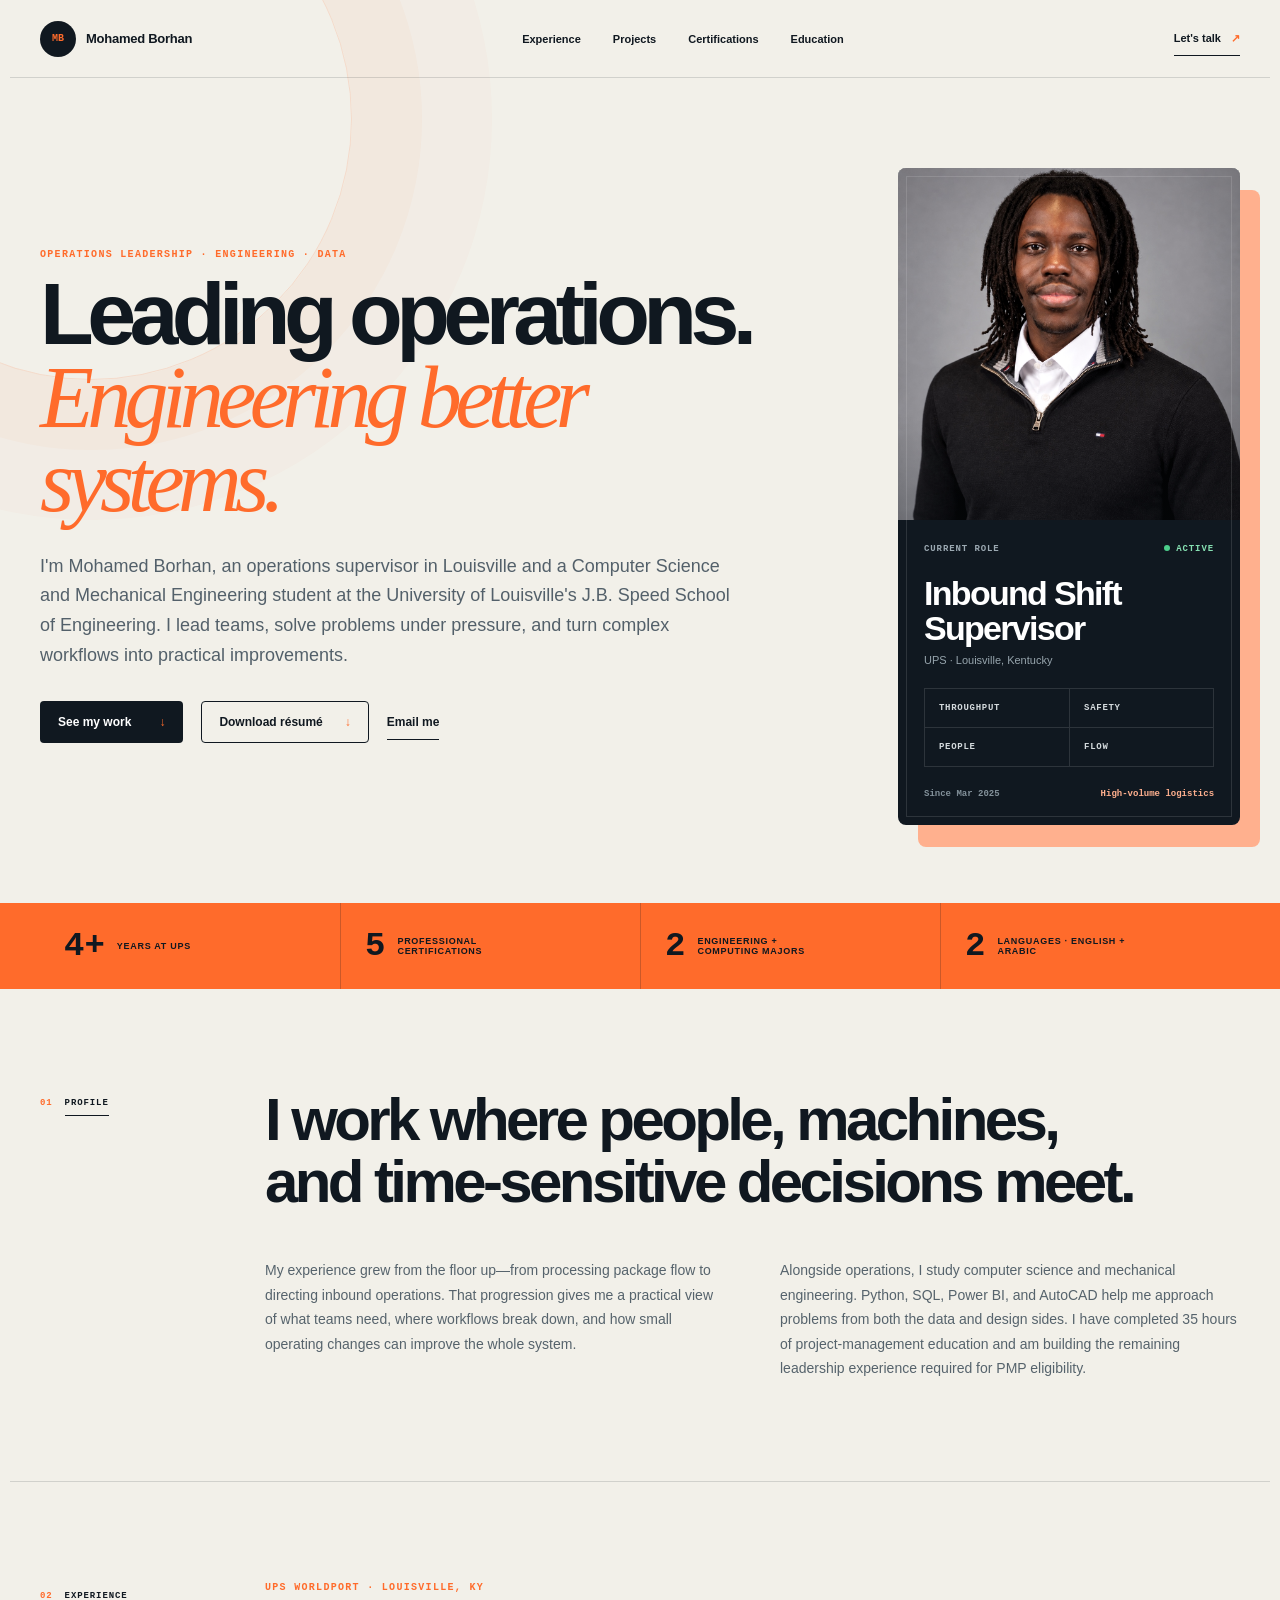
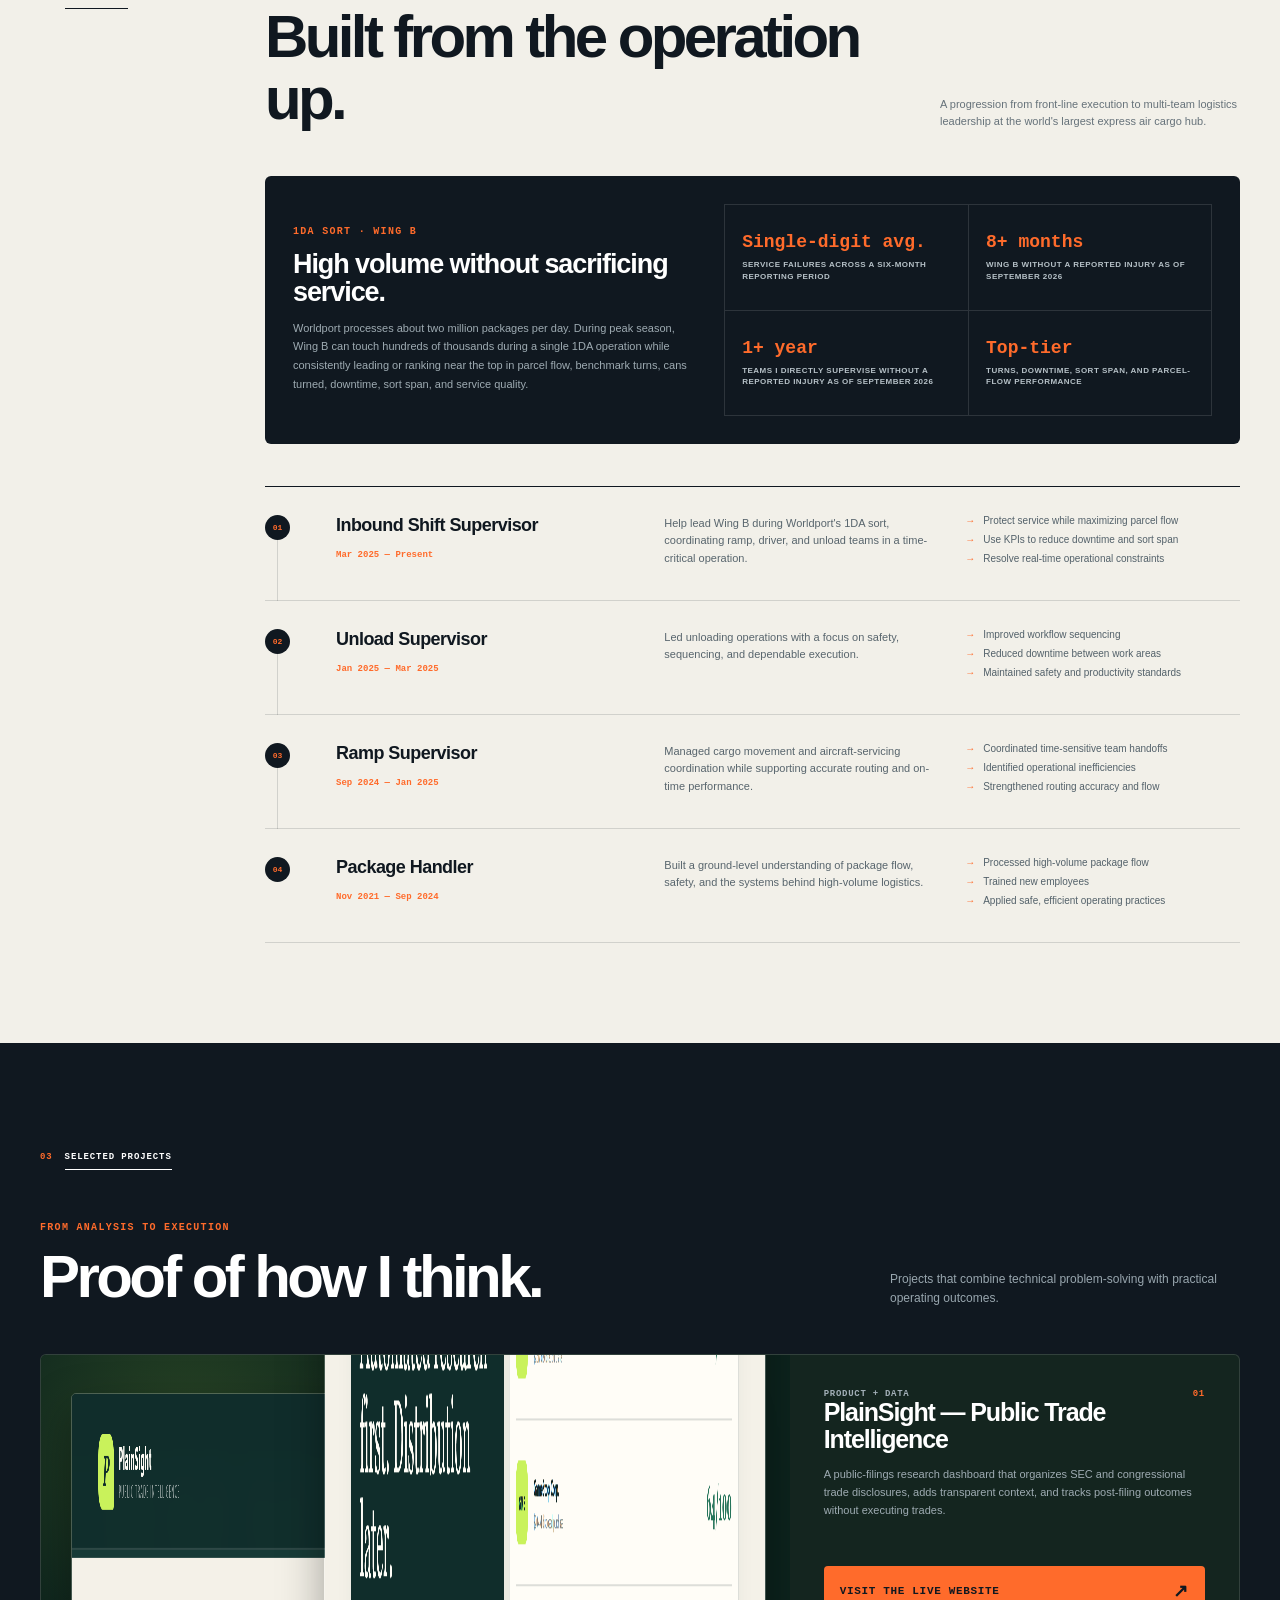
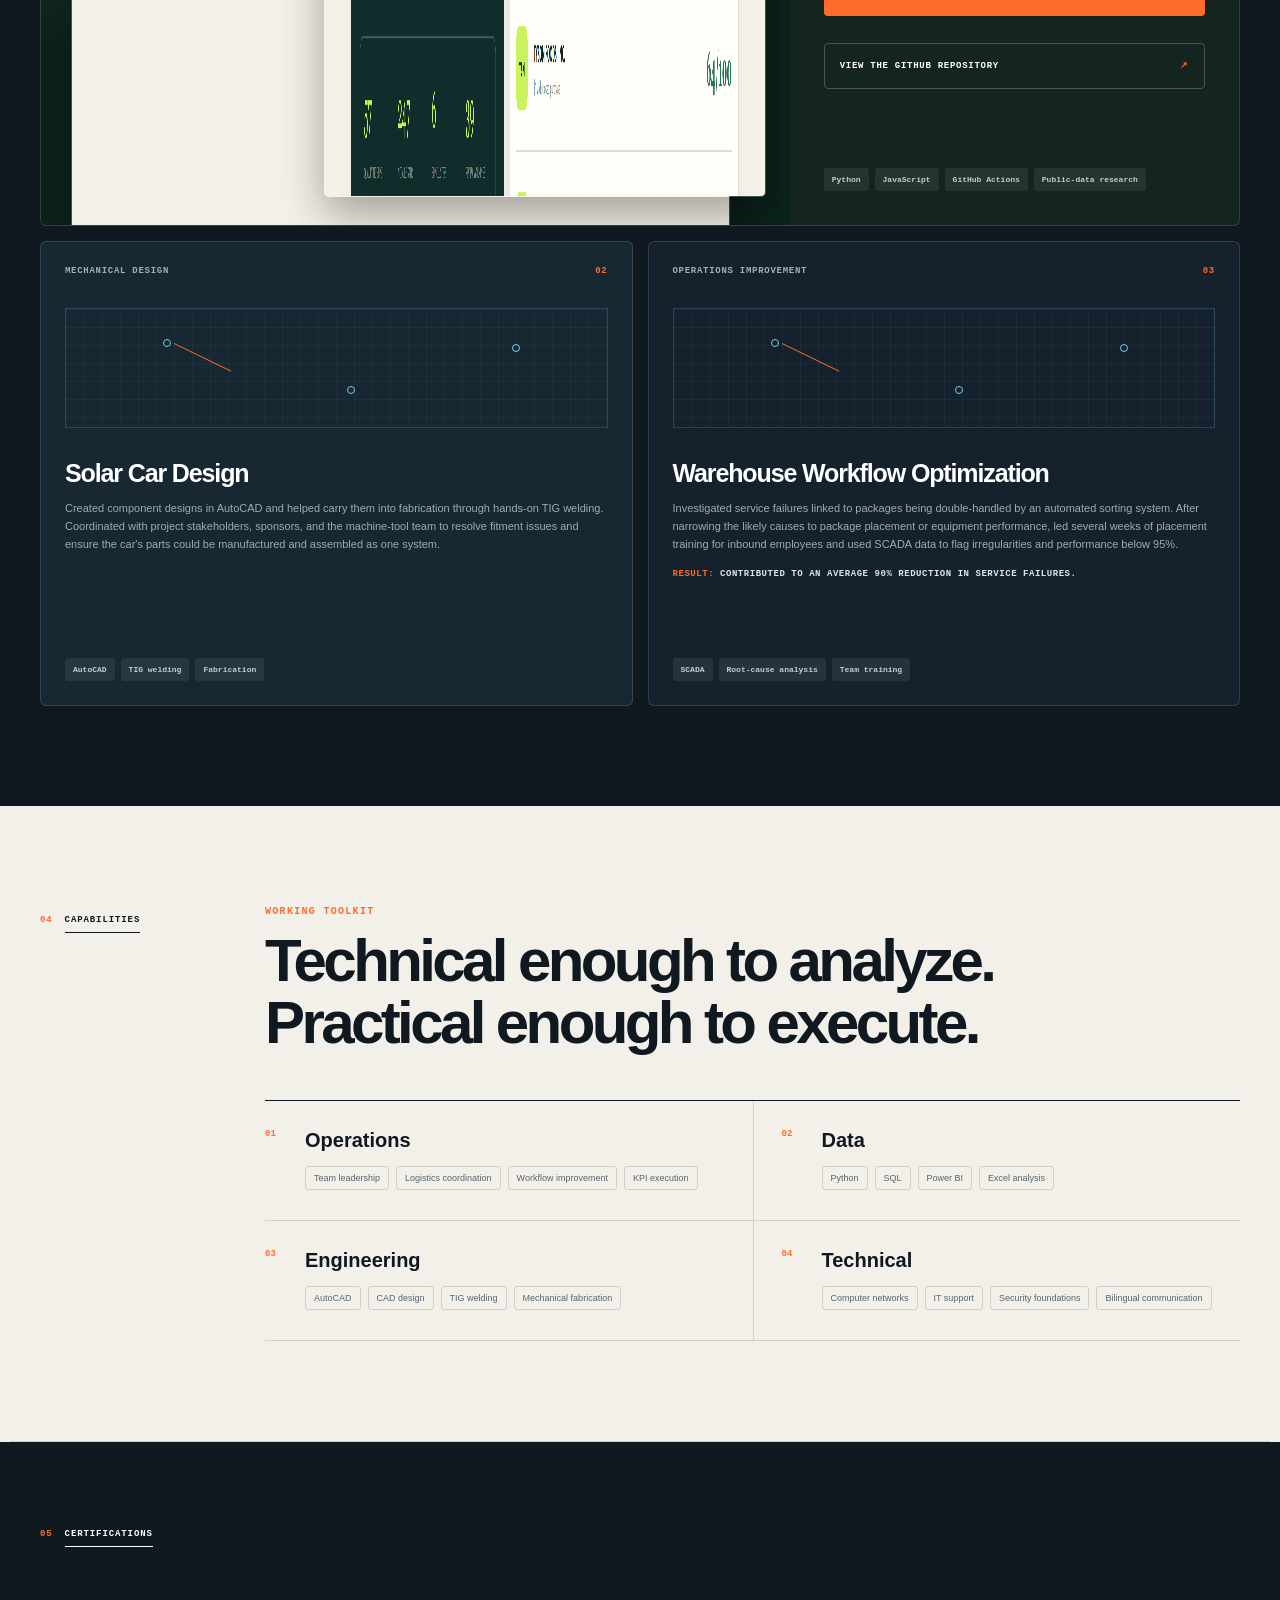
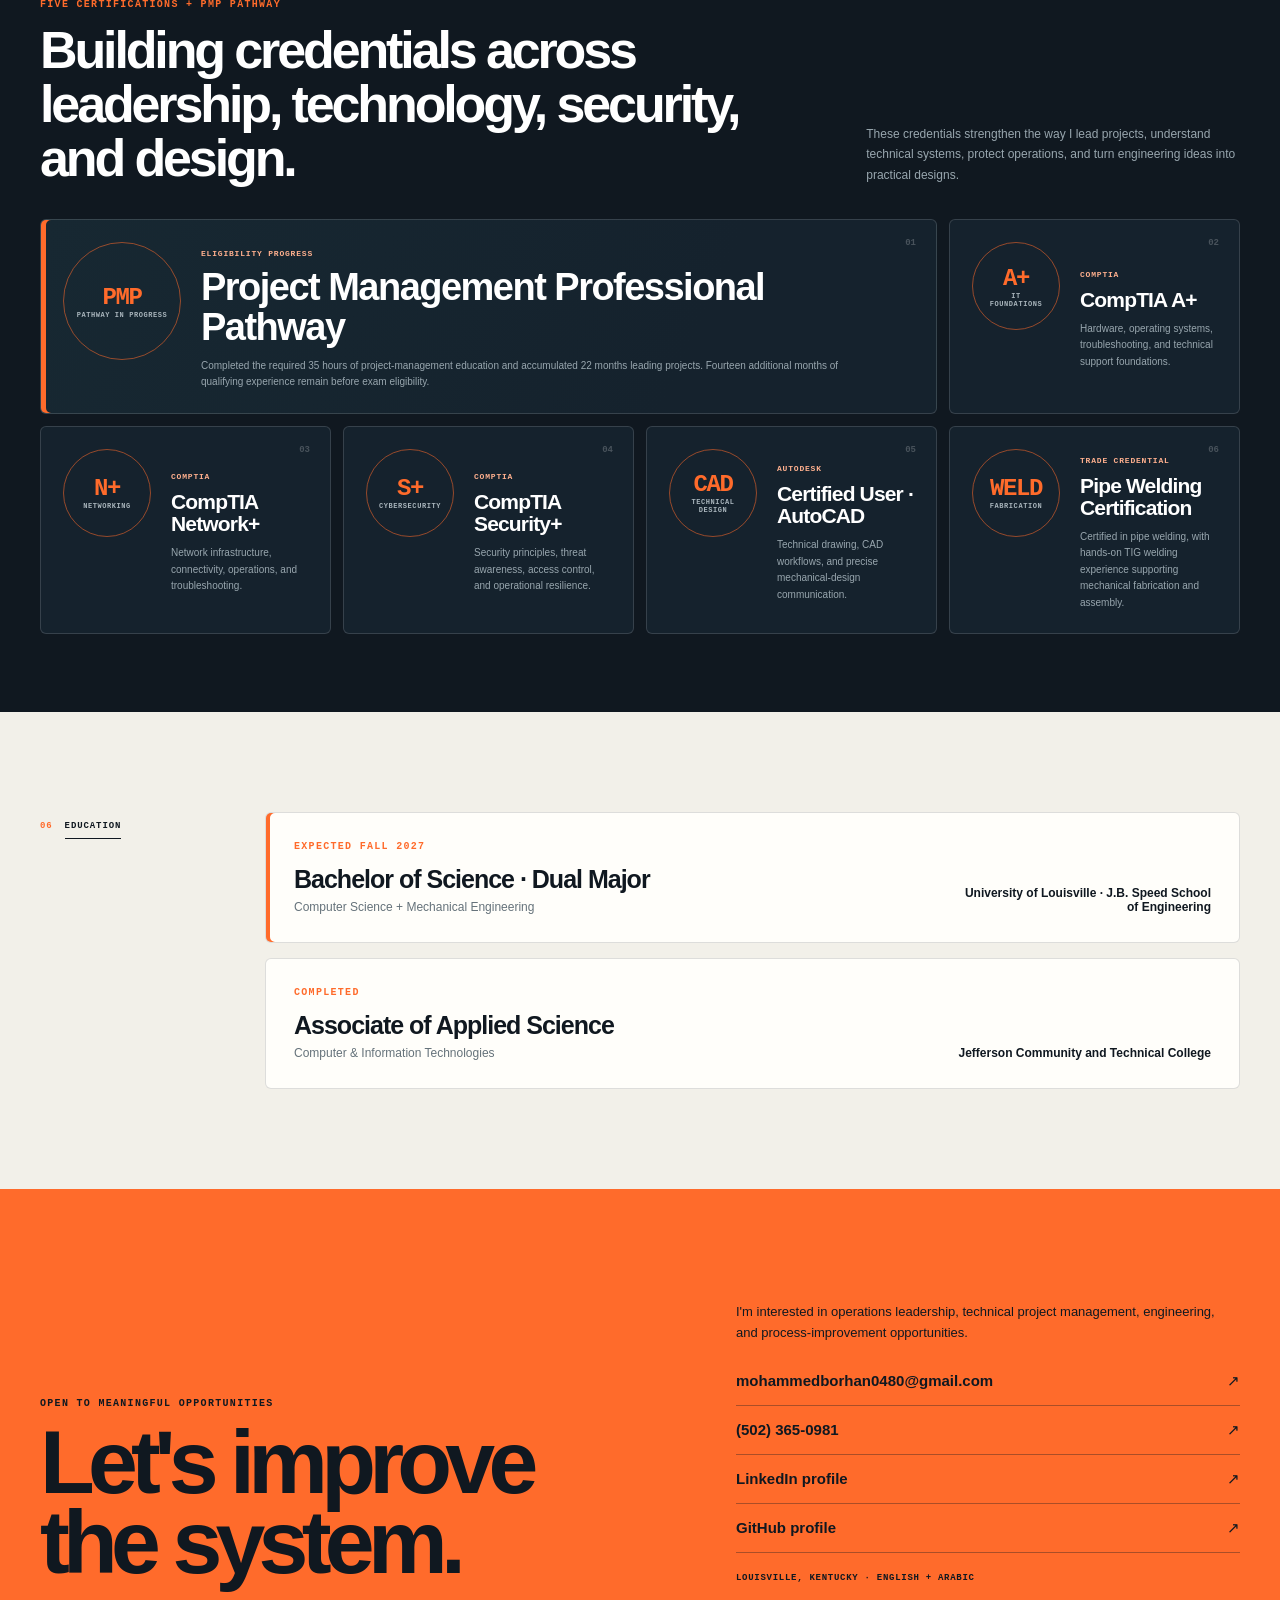
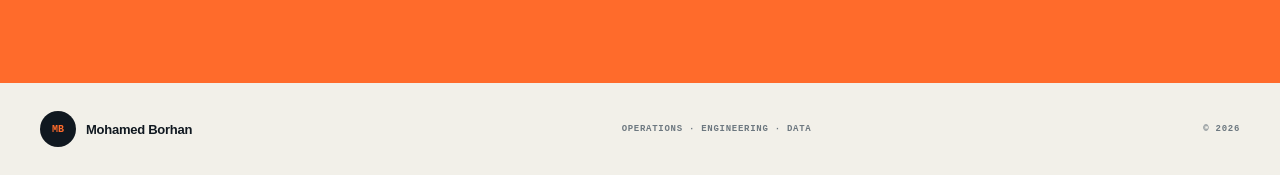
==== commit 3eed0ad6: "Add resume download and sharpen project screenshots" ====
--- a/index.html
+++ b/index.html
@@ -75,6 +75,7 @@
           <p>I'm Mohamed Borhan, an operations supervisor in Louisville and a Computer Science and Mechanical Engineering student at the University of Louisville's J.B. Speed School of Engineering. I lead teams, solve problems under pressure, and turn complex workflows into practical improvements.</p>
           <div class="hero-actions">
             <a class="button" href="#projects">See my work <span aria-hidden="true">↓</span></a>
+            <a class="resume-button" href="assets/Mohamed-Borhan-Resume.pdf" download="Mohamed-Borhan-Resume.pdf">Download résumé <span aria-hidden="true">↓</span></a>
             <a class="text-button" href="mailto:mohammedborhan0480@gmail.com">Email me</a>
           </div>
         </div>
@@ -171,8 +172,8 @@
           <div class="project-grid">
             <article class="project-card project-card-featured">
               <div class="project-showcase" aria-label="PlainSight product screenshots">
-                <img class="showcase-primary" src="assets/plainsight-signal-ledger.png" alt="PlainSight signal ledger showing disclosed insider purchases and context" width="1263" height="710" loading="lazy" decoding="async">
-                <img class="showcase-secondary" src="assets/plainsight-weekly-preview.png" alt="PlainSight weekly research preview with ranked public filings" width="1263" height="710" loading="lazy" decoding="async">
+                <img class="showcase-primary" src="assets/plainsight-signal-ledger.png" alt="PlainSight signal ledger showing disclosed insider purchases and context" width="3200" height="1800" loading="lazy" decoding="async">
+                <img class="showcase-secondary" src="assets/plainsight-weekly-preview.png" alt="PlainSight weekly research preview with ranked public filings" width="3200" height="1800" loading="lazy" decoding="async">
               </div>
               <div class="project-featured-content">
                 <div class="project-top"><span>Product + Data</span><b>01</b></div>
--- a/styles.css
+++ b/styles.css
@@ -40,9 +40,11 @@
 h1 { max-width: 850px; margin: 0 0 28px; font-size: clamp(54px, 7vw, 88px); line-height: 0.94; letter-spacing: -0.075em; font-weight: 720; }
 h1 em { color: var(--signal); font-family: Georgia, serif; font-weight: 400; }
 .hero-copy > p { max-width: 700px; color: #53606a; font-size: 18px; line-height: 1.65; }
-.hero-actions { margin-top: 31px; display: flex; align-items: center; gap: 25px; }
+.hero-actions { margin-top: 31px; display: flex; align-items: center; gap: 18px; flex-wrap: wrap; }
 .button { padding: 14px 18px; display: inline-flex; gap: 28px; border-radius: 4px; background: var(--ink); color: white; font-size: 12px; font-weight: 800; }
 .button span { color: var(--signal); }
+.resume-button { padding: 13px 17px; display: inline-flex; gap: 22px; border: 1px solid var(--ink); border-radius: 4px; background: transparent; font-size: 12px; font-weight: 800; }
+.resume-button span { color: var(--signal); }
 .text-button { padding: 10px 0; border-bottom: 1px solid var(--ink); font-size: 12px; font-weight: 800; }
 
 .status-card { position: relative; overflow: hidden; border-radius: 8px; background: var(--ink); color: white; box-shadow: 20px 22px 0 var(--signal-soft); }
@@ -215,10 +217,12 @@
 .stat-strip div:nth-child(2) { animation-delay: 0.42s; }
 .stat-strip div:nth-child(3) { animation-delay: 0.49s; }
 .stat-strip div:nth-child(4) { animation-delay: 0.56s; }
-.button, .text-button, .contact-link, .contact-details a, nav a { transition: color 0.2s ease, background 0.2s ease, transform 0.25s ease, border-color 0.2s ease; }
+.button, .resume-button, .text-button, .contact-link, .contact-details a, nav a { transition: color 0.2s ease, background 0.2s ease, transform 0.25s ease, border-color 0.2s ease; }
 .button:hover { transform: translateY(-3px); background: var(--steel); }
+.resume-button:hover { transform: translateY(-3px); border-color: var(--signal); background: var(--white); }
 .button:hover span, .contact-link:hover span, .contact-details a:hover span { transform: translate(3px, -3px); }
-.button span, .contact-link span, .contact-details a span { display: inline-block; transition: transform 0.25s ease; }
+.button span, .resume-button span, .contact-link span, .contact-details a span { display: inline-block; transition: transform 0.25s ease; }
+.resume-button:hover span { transform: translateY(3px); }
 .project-card { transition: transform 0.4s cubic-bezier(0.2, 0.8, 0.2, 1), border-color 0.3s ease, background 0.3s ease, box-shadow 0.4s ease; }
 .project-card:hover { transform: translateY(-10px); border-color: rgba(255, 107, 43, 0.62); background: #1b2d39; box-shadow: 0 22px 55px rgba(0, 0, 0, 0.2); }
 .project-card:hover .project-diagram { animation: grid-drift 1.5s linear infinite; border-color: rgba(124, 200, 232, 0.5); }
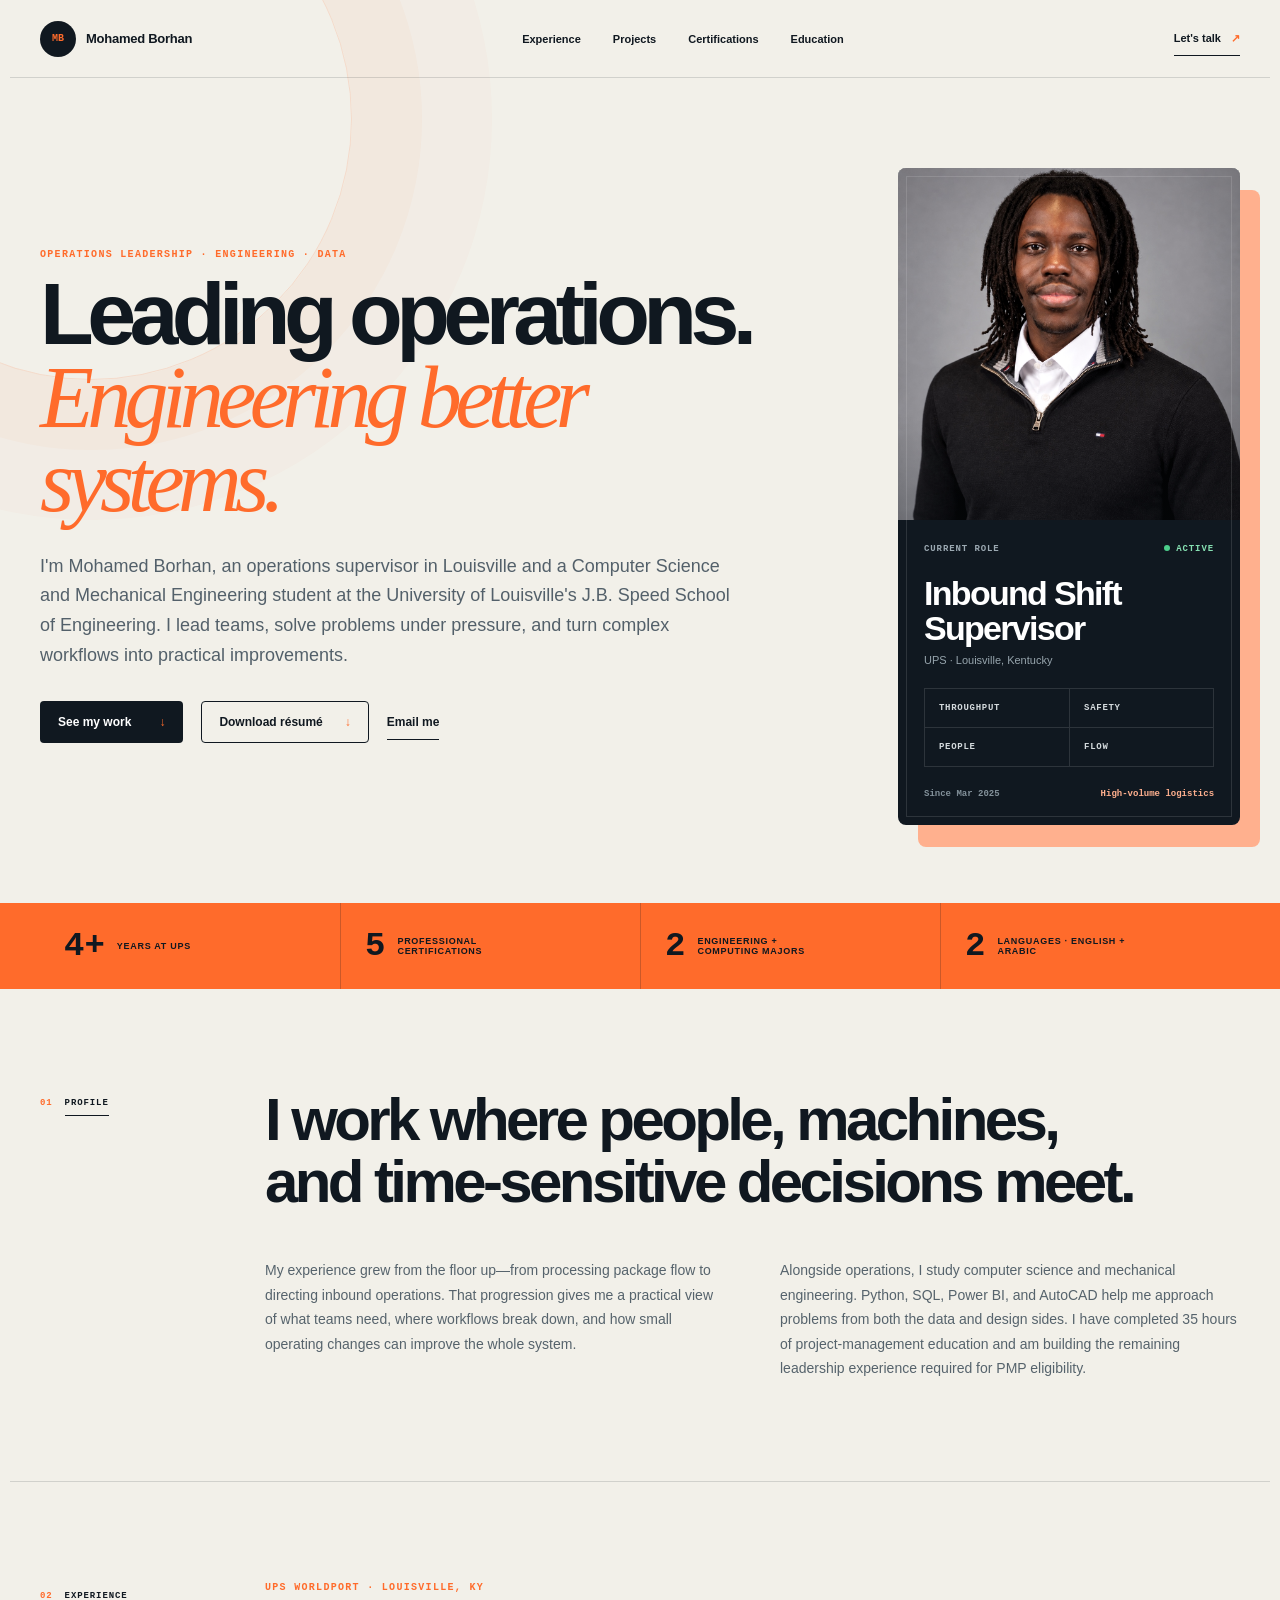
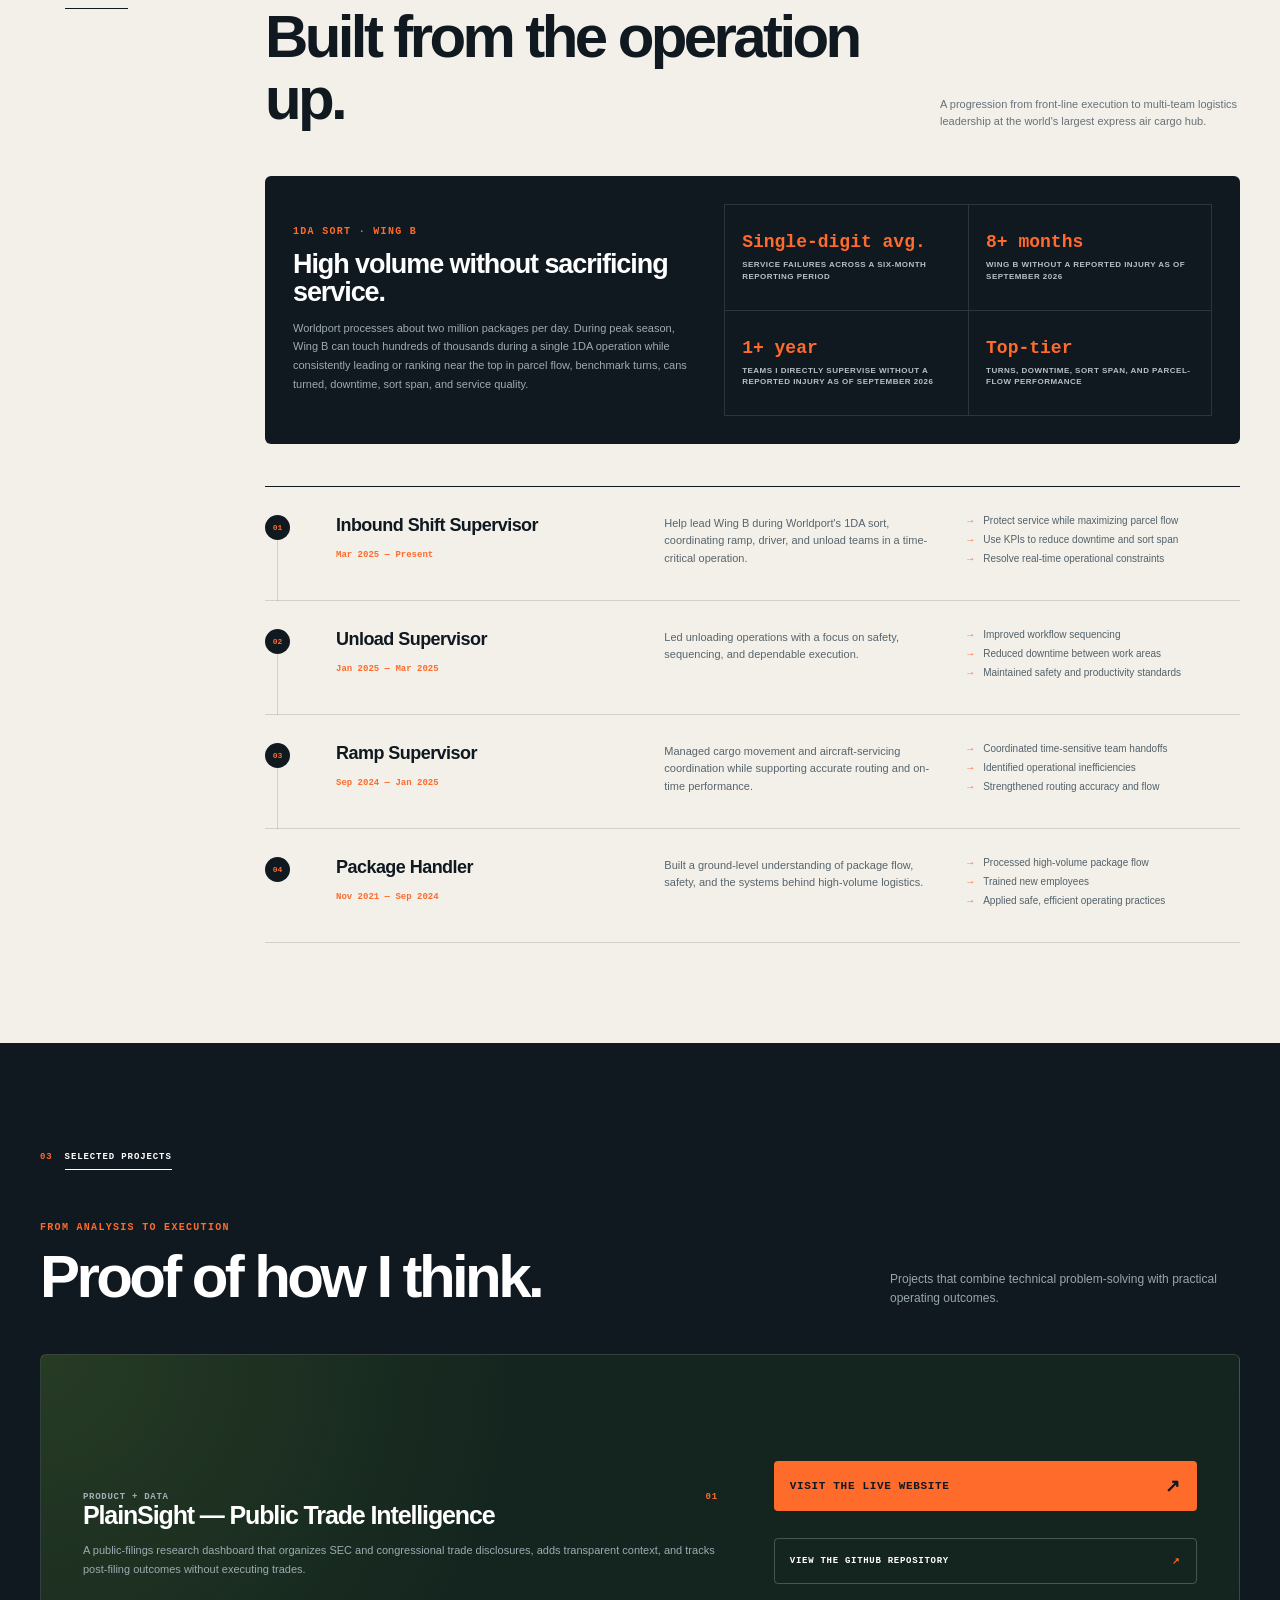
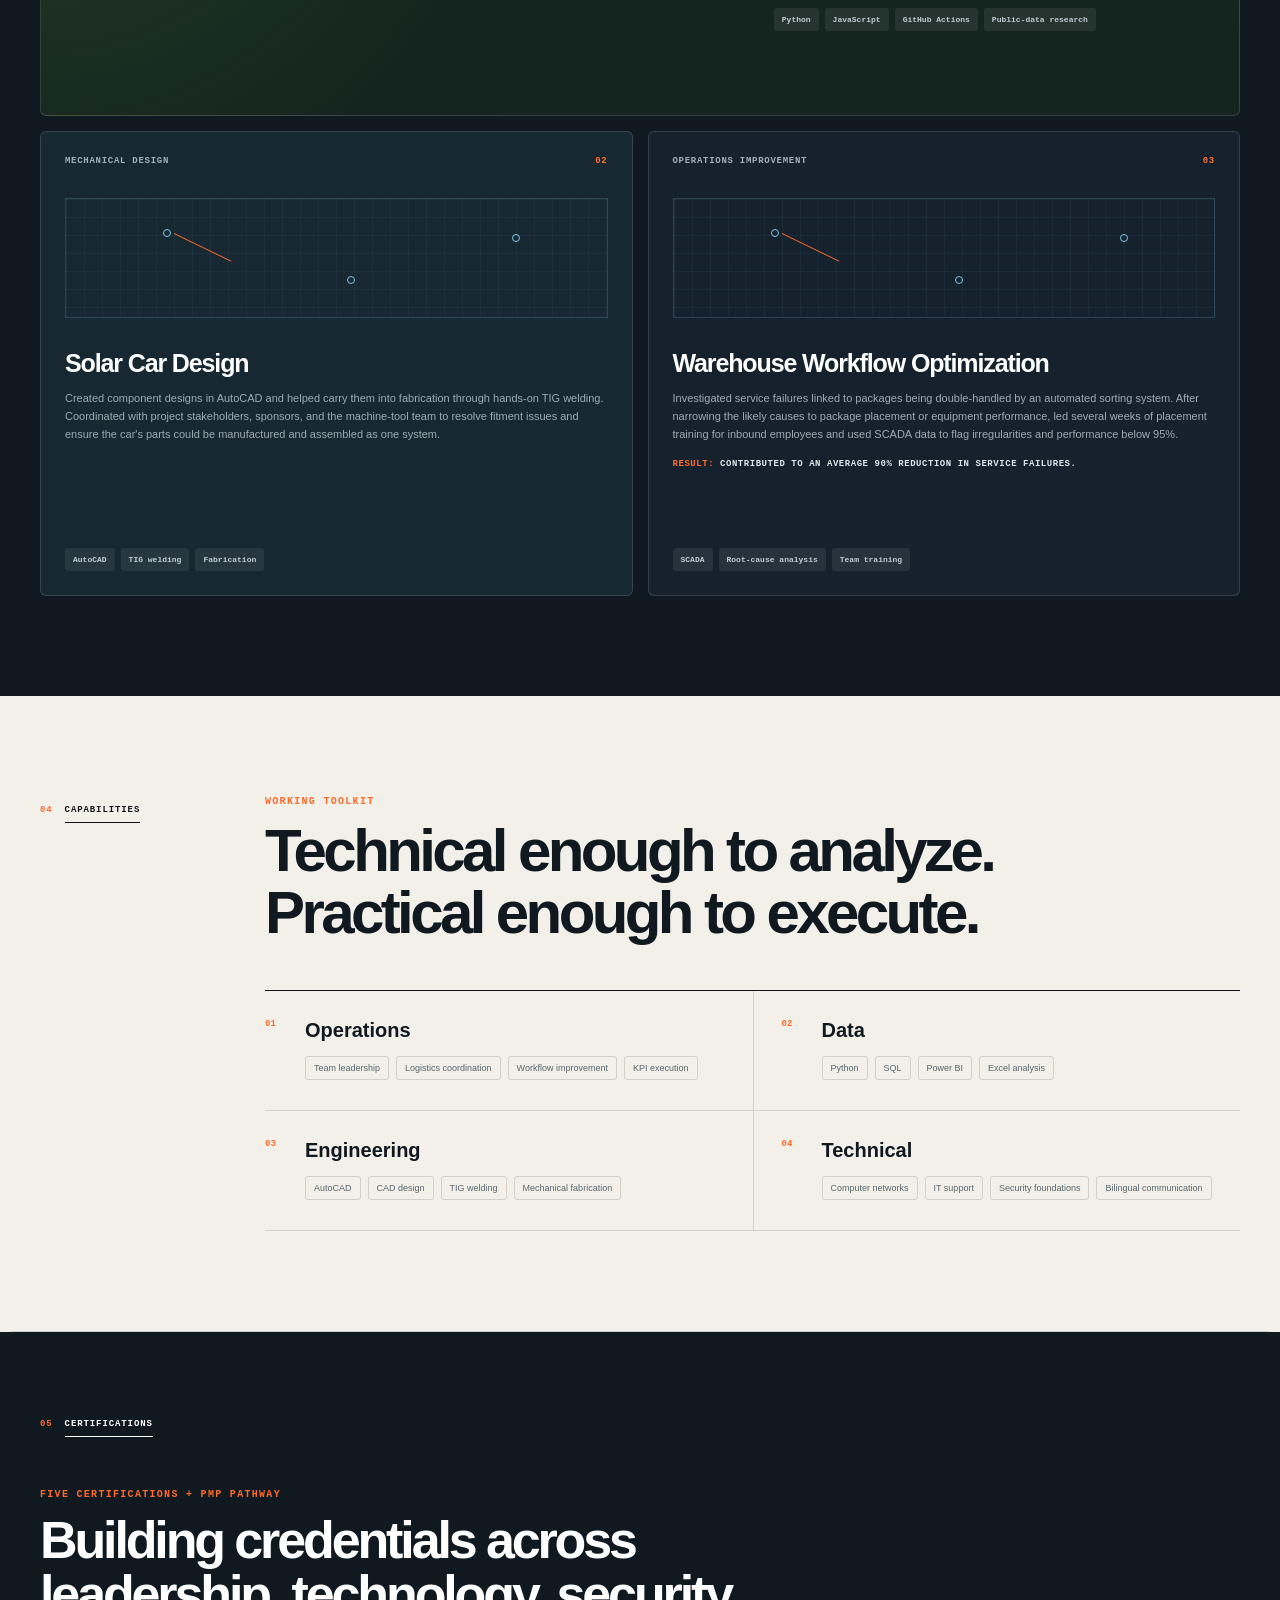
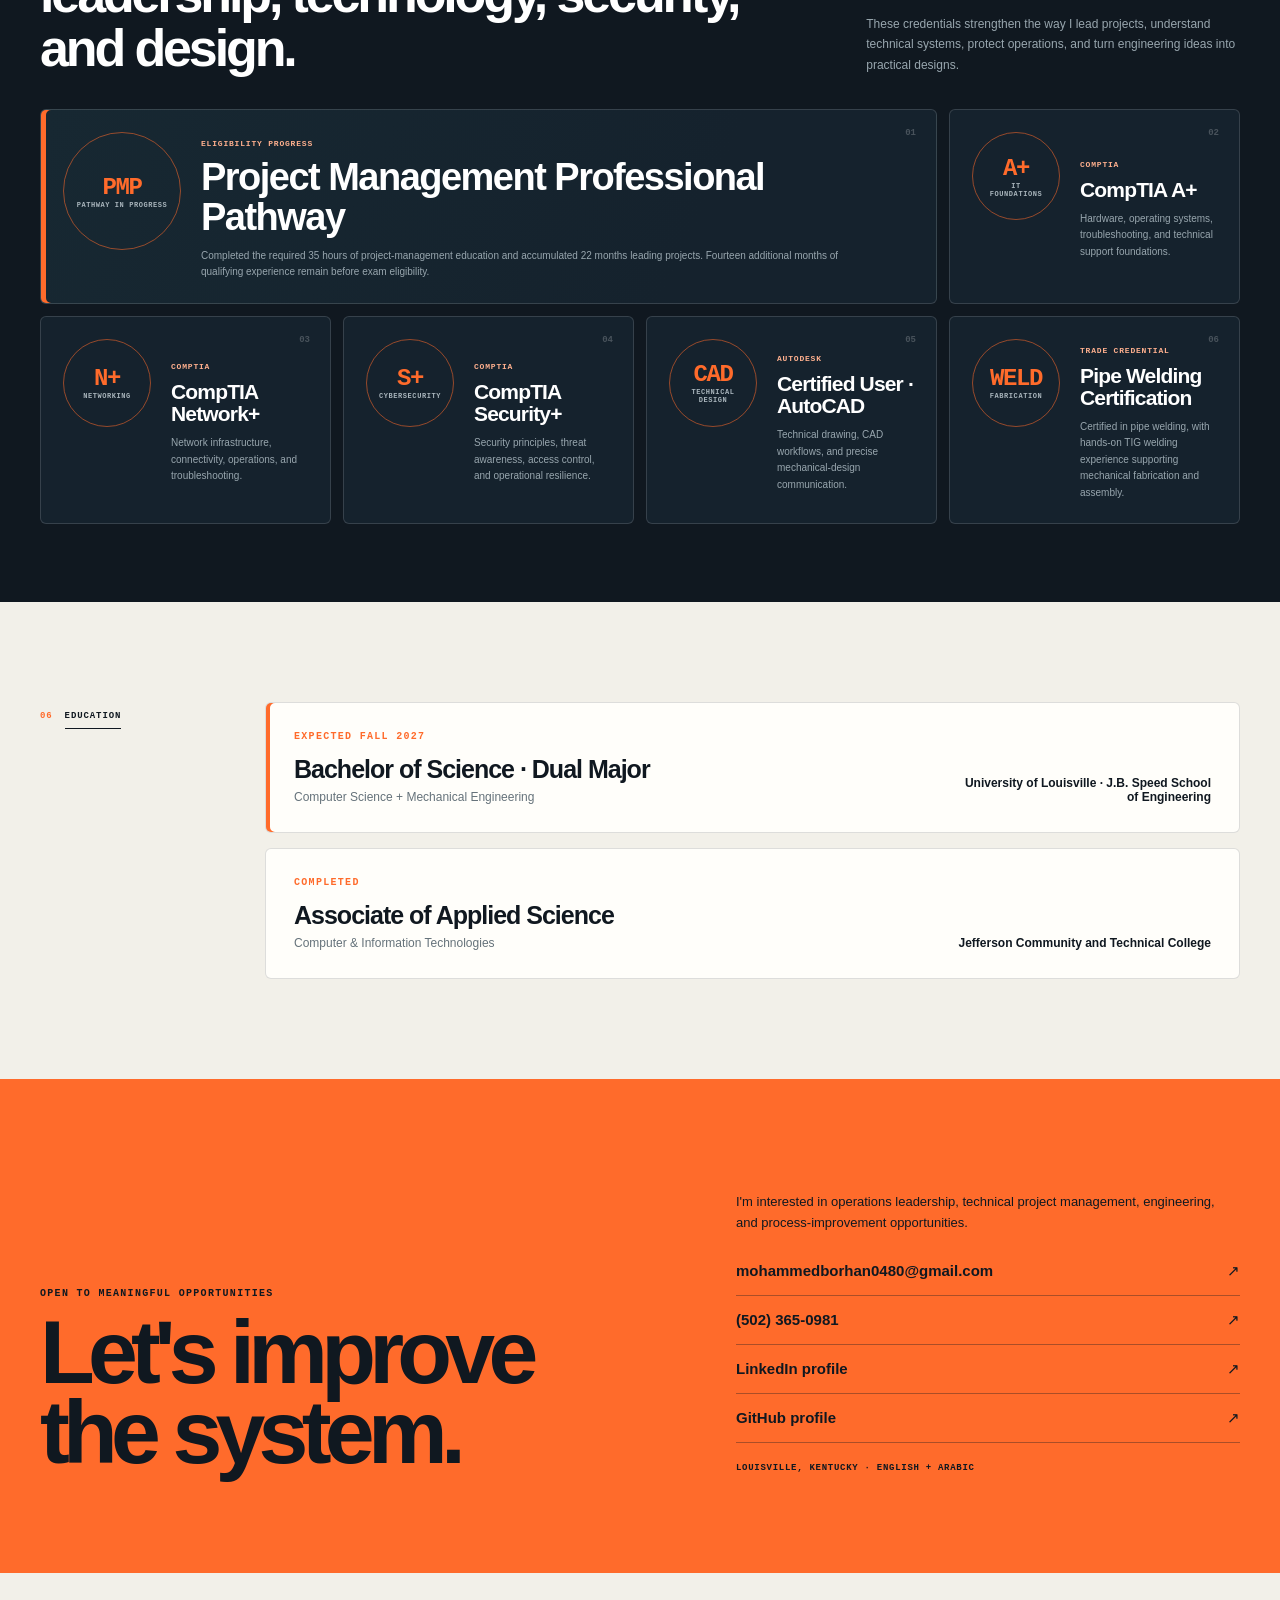
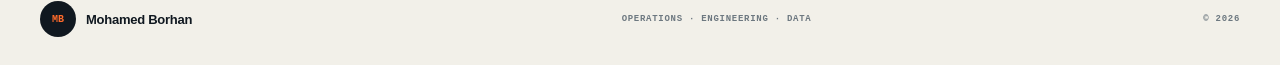
==== commit aa0815ff: "Remove PlainSight screenshots from portfolio" ====
--- a/index.html
+++ b/index.html
@@ -171,19 +171,19 @@
           </div>
           <div class="project-grid">
             <article class="project-card project-card-featured">
-              <div class="project-showcase" aria-label="PlainSight product screenshots">
-                <img class="showcase-primary" src="assets/plainsight-signal-ledger.png" alt="PlainSight signal ledger showing disclosed insider purchases and context" width="3200" height="1800" loading="lazy" decoding="async">
-                <img class="showcase-secondary" src="assets/plainsight-weekly-preview.png" alt="PlainSight weekly research preview with ranked public filings" width="3200" height="1800" loading="lazy" decoding="async">
-              </div>
               <div class="project-featured-content">
-                <div class="project-top"><span>Product + Data</span><b>01</b></div>
-                <h3>PlainSight — Public Trade Intelligence</h3>
-                <p>A public-filings research dashboard that organizes SEC and congressional trade disclosures, adds transparent context, and tracks post-filing outcomes without executing trades.</p>
-                <div class="project-actions">
-                  <a class="project-link featured-project-link" href="https://mohamed-borhan.github.io/plainsight-trades/" target="_blank" rel="noreferrer">Visit the live website <span aria-hidden="true">↗</span></a>
-                  <a class="project-link github-project-link" href="https://github.com/Mohamed-Borhan/plainsight-trades" target="_blank" rel="noreferrer">View the GitHub repository <span aria-hidden="true">↗</span></a>
+                <div class="project-featured-copy">
+                  <div class="project-top"><span>Product + Data</span><b>01</b></div>
+                  <h3>PlainSight — Public Trade Intelligence</h3>
+                  <p>A public-filings research dashboard that organizes SEC and congressional trade disclosures, adds transparent context, and tracks post-filing outcomes without executing trades.</p>
                 </div>
-                <div class="tags"><span>Python</span><span>JavaScript</span><span>GitHub Actions</span><span>Public-data research</span></div>
+                <div class="project-featured-links">
+                  <div class="project-actions">
+                    <a class="project-link featured-project-link" href="https://mohamed-borhan.github.io/plainsight-trades/" target="_blank" rel="noreferrer">Visit the live website <span aria-hidden="true">↗</span></a>
+                    <a class="project-link github-project-link" href="https://github.com/Mohamed-Borhan/plainsight-trades" target="_blank" rel="noreferrer">View the GitHub repository <span aria-hidden="true">↗</span></a>
+                  </div>
+                  <div class="tags"><span>Python</span><span>JavaScript</span><span>GitHub Actions</span><span>Public-data research</span></div>
+                </div>
               </div>
             </article>
             <article class="project-card">
--- a/styles.css
+++ b/styles.css
@@ -115,14 +115,12 @@
 .project-grid { margin-top: 46px; display: grid; grid-template-columns: repeat(2, 1fr); gap: 15px; }
 .project-card { min-height: 465px; padding: 24px; display: flex; flex-direction: column; border: 1px solid rgba(255, 255, 255, 0.13); border-radius: 6px; background: #15222d; }
 .project-card:nth-child(2) { background: #172832; }
-.project-card-featured { grid-column: 1 / -1; min-height: 470px; padding: 0; display: grid; grid-template-columns: minmax(0, 1.25fr) minmax(330px, .75fr); overflow: hidden; background: #14251f; }
-.project-showcase { position: relative; min-height: 470px; overflow: hidden; background: radial-gradient(circle at 20% 18%, rgba(190, 242, 77, .16), transparent 35%), #0c231d; }
-.project-showcase img { position: absolute; display: block; border: 1px solid rgba(255,255,255,.22); border-radius: 5px; box-shadow: 0 18px 45px rgba(0,0,0,.34); }
-.showcase-primary { width: 88%; top: 38px; left: 30px; }
-.showcase-secondary { width: 59%; right: 24px; bottom: 28px; }
-.project-featured-content { padding: 34px; display: flex; flex-direction: column; }
-.project-featured-content h3 { margin-top: 72px; font-size: clamp(28px, 3.2vw, 42px); }
-.project-actions { margin-top: 24px; display: grid; gap: 9px; }
+.project-card-featured { grid-column: 1 / -1; min-height: 360px; padding: 0; display: block; overflow: hidden; background: radial-gradient(circle at 0 0, rgba(190, 242, 77, .11), transparent 38%), #14251f; }
+.project-featured-content { min-height: 360px; padding: 42px; display: grid; grid-template-columns: minmax(0, 1.2fr) minmax(300px, .8fr); gap: 56px; align-items: center; }
+.project-featured-copy h3 { margin-top: 58px; font-size: clamp(32px, 4vw, 50px); }
+.project-featured-copy p { max-width: 720px; font-size: 13px; }
+.project-featured-links { display: flex; flex-direction: column; }
+.project-actions { display: grid; gap: 9px; }
 .project-top { display: flex; justify-content: space-between; color: #a2afb7; font: 700 9px var(--mono); text-transform: uppercase; letter-spacing: 0.08em; }
 .project-top b { color: var(--signal); }
 .project-diagram { height: 120px; margin: 32px 0; position: relative; border: 1px solid rgba(124, 200, 232, 0.2); background-image: linear-gradient(rgba(124, 200, 232, 0.05) 1px, transparent 1px), linear-gradient(90deg, rgba(124, 200, 232, 0.05) 1px, transparent 1px); background-size: 18px 18px; }
@@ -145,7 +143,7 @@
 .featured-project-link:focus-visible { outline-color: white; }
 .github-project-link { width: 100%; min-height: 46px; padding: 12px 15px; display: flex; align-items: center; justify-content: space-between; gap: 18px; border: 1px solid rgba(255,255,255,.22); border-radius: 4px; }
 .github-project-link:hover { border-color: var(--signal); background: rgba(255,255,255,.05); }
-.project-featured-content .tags { margin-top: auto; padding-top: 24px; }
+.project-featured-links .tags { margin-top: 24px; }
 .tags { margin-top: auto; display: flex; flex-wrap: wrap; gap: 6px; }
 .tags span { padding: 7px 8px; border-radius: 3px; background: rgba(255, 255, 255, 0.07); color: #c5cdd2; font: 700 8px var(--mono); }
 
@@ -255,9 +253,9 @@
   .section { grid-template-columns: 1fr; gap: 35px; }
   .intro-columns, .project-grid { grid-template-columns: 1fr; }
   .project-card { min-height: 390px; }
-  .project-card-featured { grid-column: auto; grid-template-columns: 1fr; }
-  .project-showcase { min-height: 430px; }
-  .project-featured-content h3 { margin-top: 38px; }
+  .project-card-featured { grid-column: auto; }
+  .project-featured-content { grid-template-columns: 1fr; gap: 30px; }
+  .project-featured-copy h3 { margin-top: 38px; }
   .operations-highlight { grid-template-columns: 1fr; }
   .job { grid-template-columns: 38px 1fr 1fr; }
   .job ul { display: none; }
@@ -277,11 +275,8 @@
   .hero { padding-top: 62px; }
   .hero-copy > p { font-size: 15px; }
   .contact-link { font-size: 10px; }
-  .project-showcase { min-height: 285px; }
-  .showcase-primary { width: 92%; top: 18px; left: 14px; }
-  .showcase-secondary { width: 60%; right: 12px; bottom: 16px; }
   .project-featured-content { padding: 24px; }
-  .project-featured-content h3 { margin-top: 30px; }
+  .project-featured-copy h3 { margin-top: 30px; }
   .status-card { margin-right: 18px; box-shadow: 12px 14px 0 var(--signal-soft); }
   .stat-strip { padding: 0; }
   .stat-strip div { padding: 18px; }
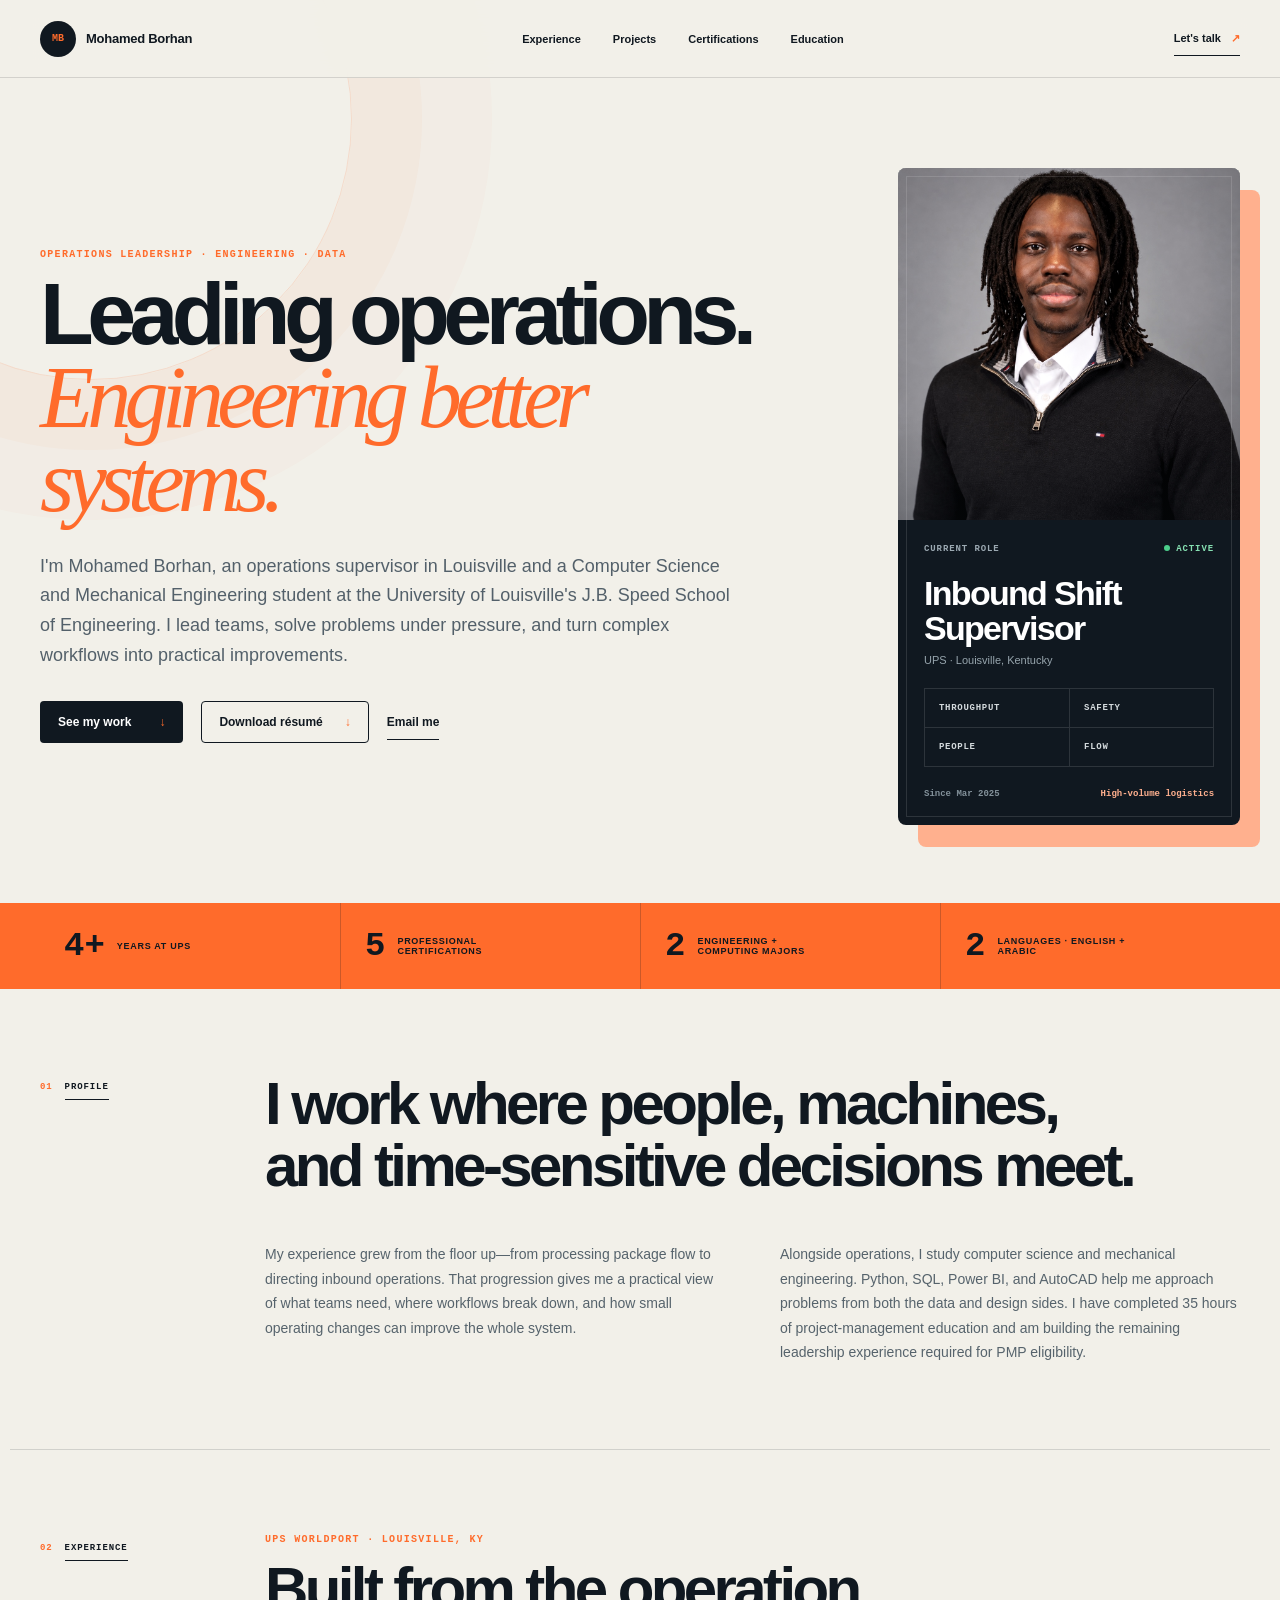
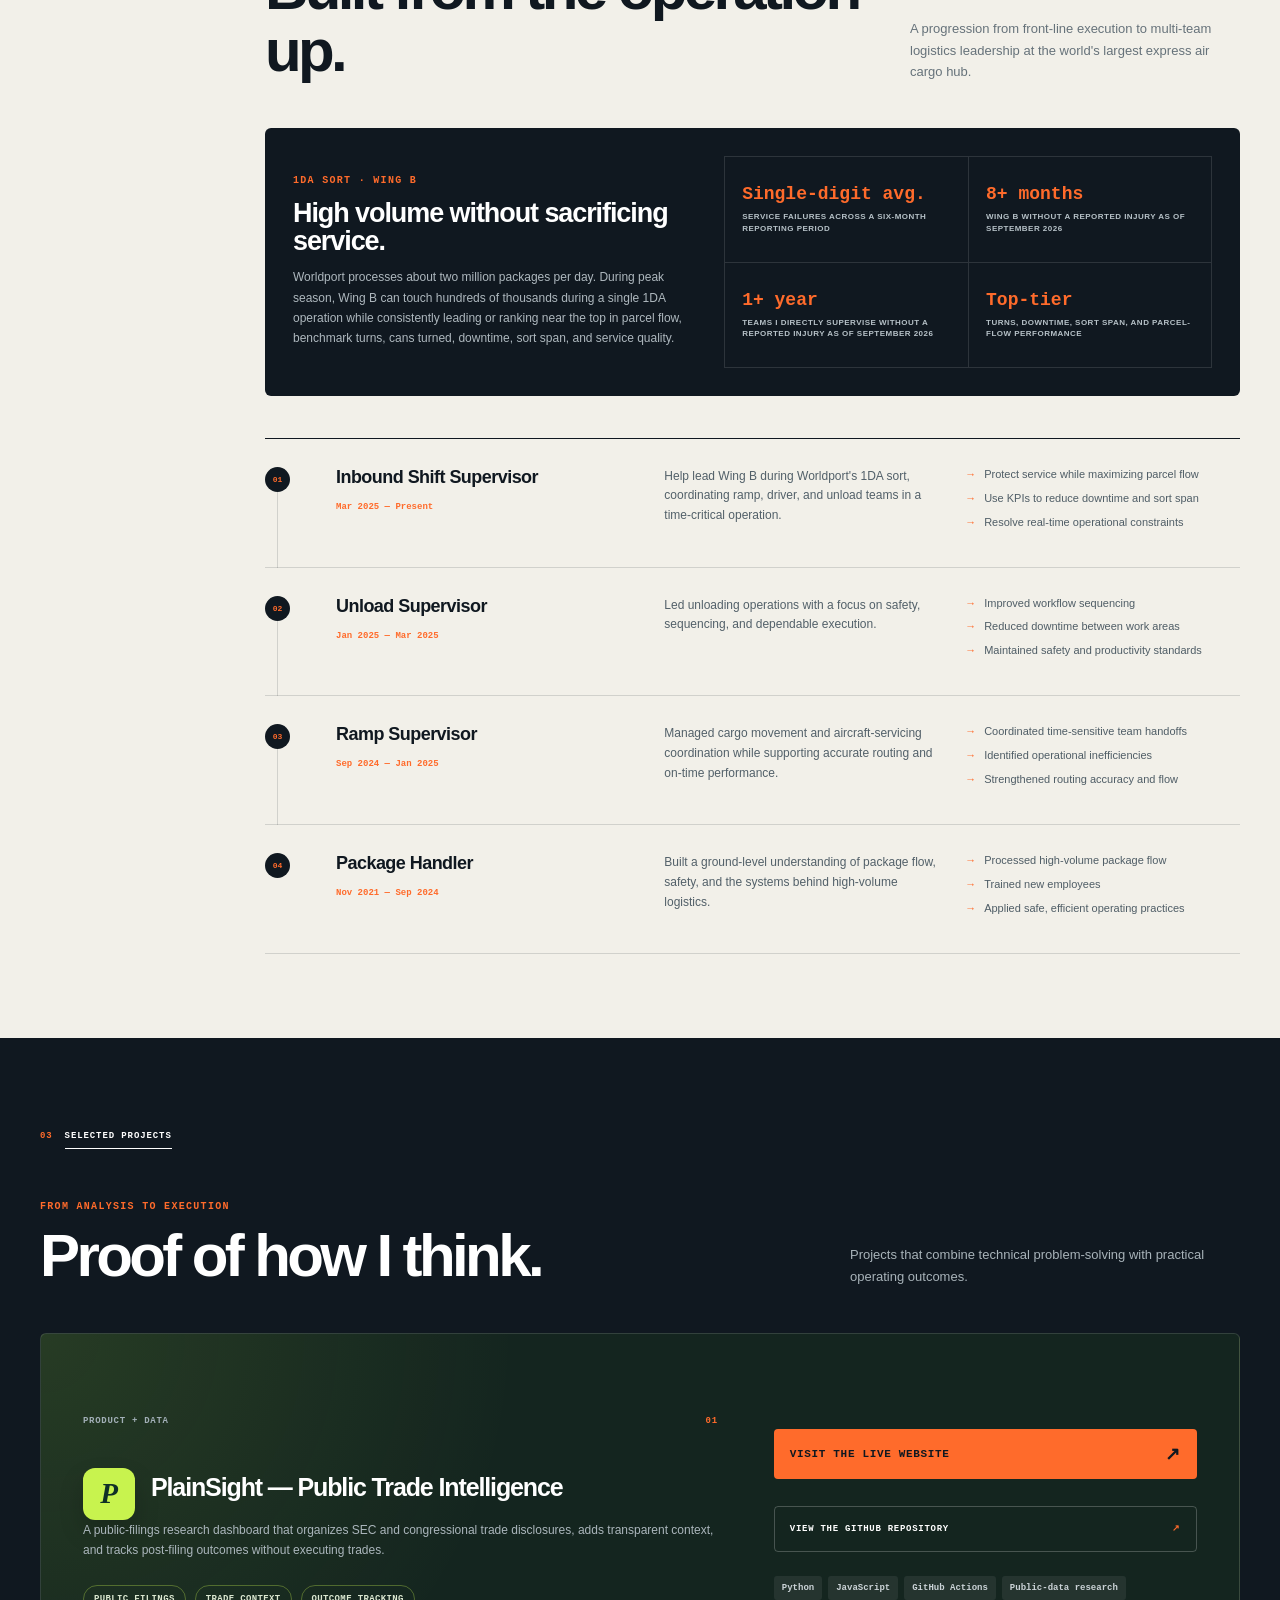
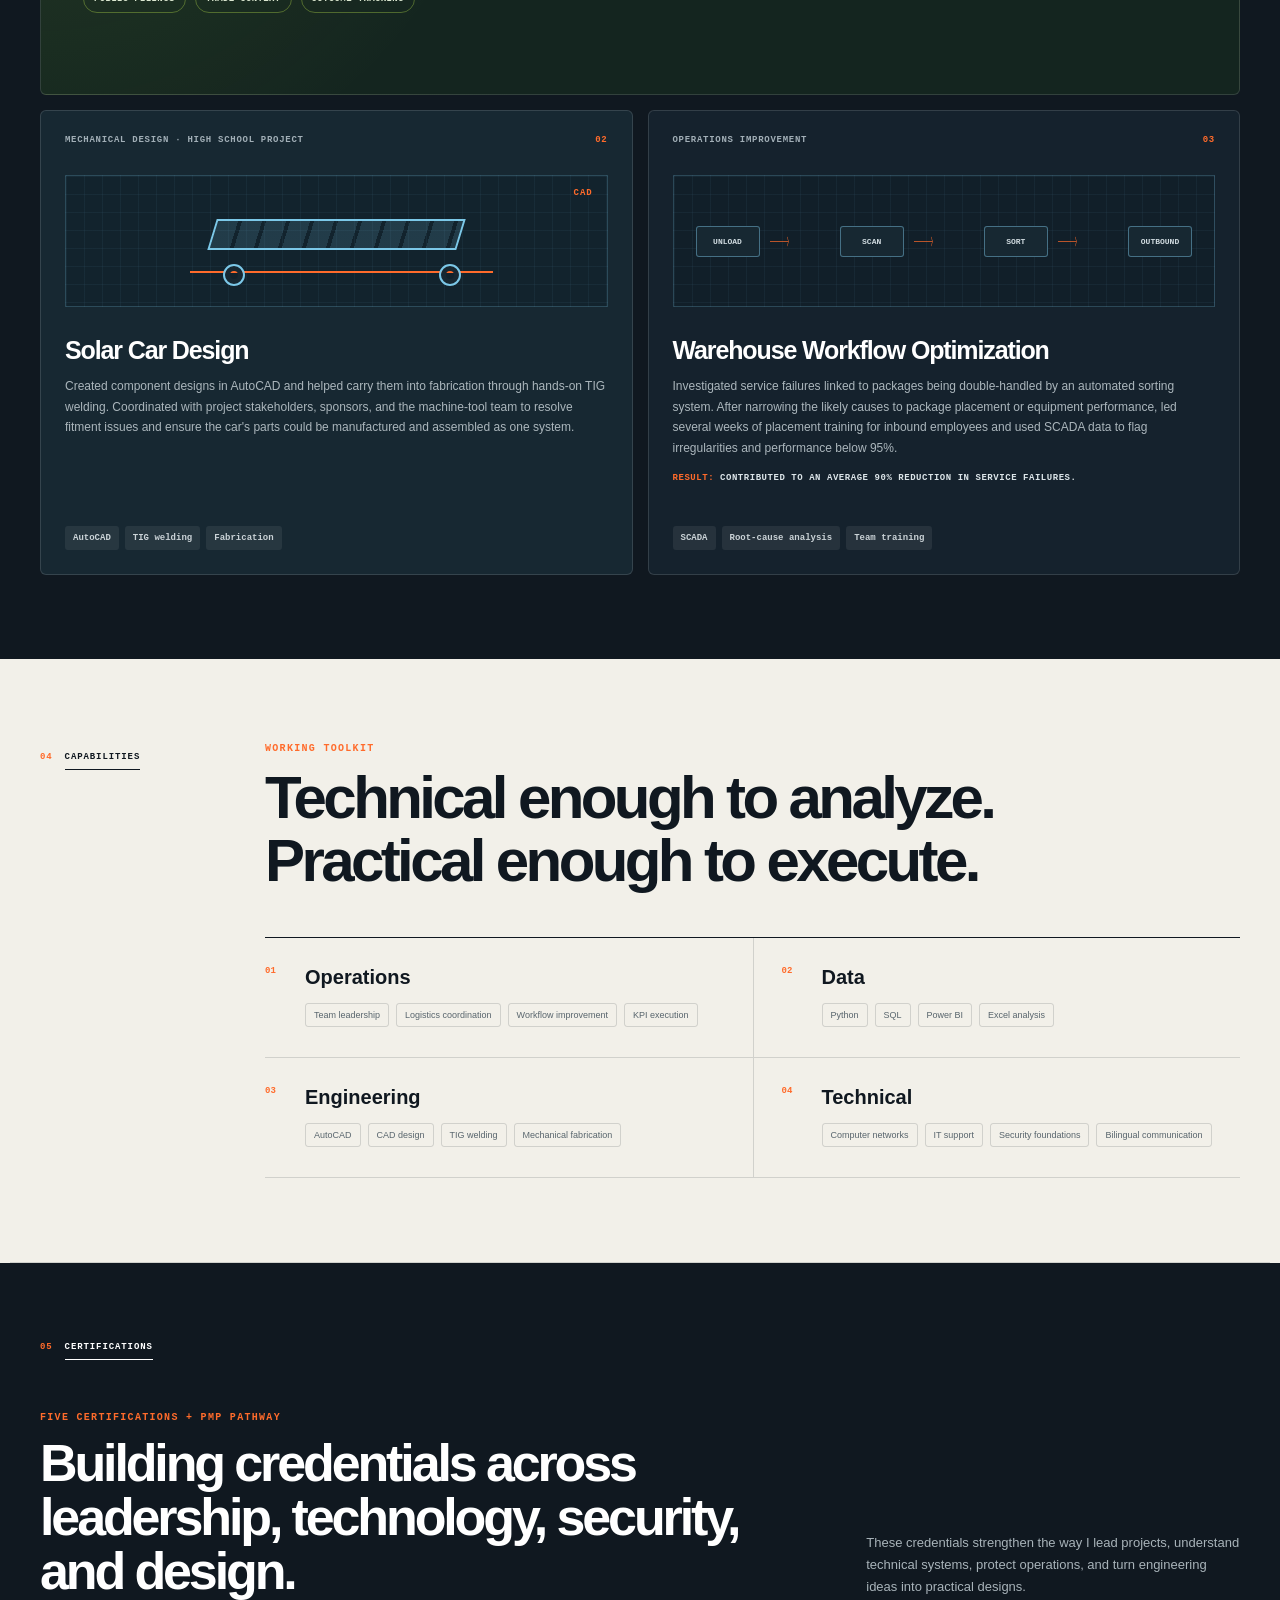
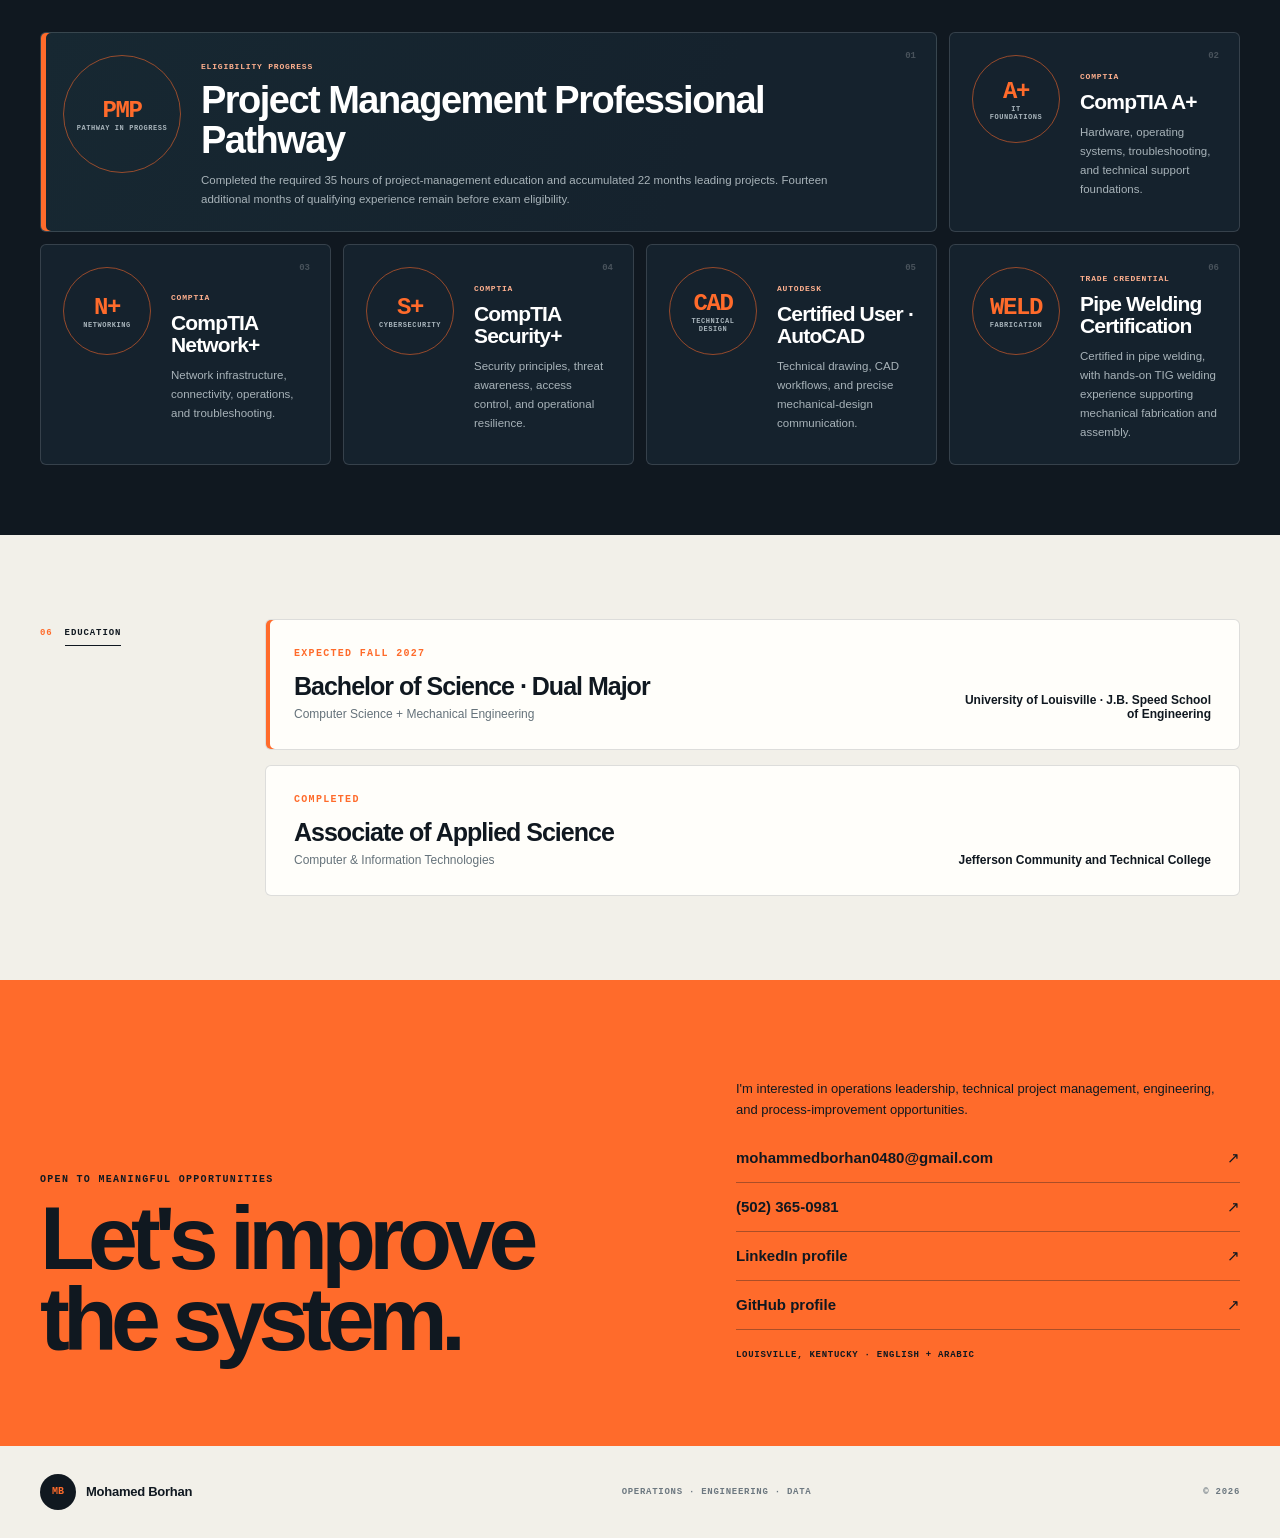
==== commit d91e36df: "Polish portfolio visual design" ====
--- a/index.html
+++ b/index.html
@@ -96,10 +96,10 @@
       </section>
 
       <section class="stat-strip" aria-label="Career highlights">
-        <div><strong>4+</strong><span>years at UPS</span></div>
-        <div><strong>5</strong><span>professional certifications</span></div>
-        <div><strong>2</strong><span>engineering + computing majors</span></div>
-        <div><strong>2</strong><span>languages · English + Arabic</span></div>
+        <div><strong data-count="4" data-suffix="+">4+</strong><span>years at UPS</span></div>
+        <div><strong data-count="5">5</strong><span>professional certifications</span></div>
+        <div><strong data-count="2">2</strong><span>engineering + computing majors</span></div>
+        <div><strong data-count="2">2</strong><span>languages · English + Arabic</span></div>
       </section>
 
       <section class="section intro reveal" id="about">
@@ -174,8 +174,9 @@
               <div class="project-featured-content">
                 <div class="project-featured-copy">
                   <div class="project-top"><span>Product + Data</span><b>01</b></div>
-                  <h3>PlainSight — Public Trade Intelligence</h3>
+                  <div class="plainsight-heading"><span class="plainsight-mark" aria-hidden="true">P</span><h3>PlainSight — Public Trade Intelligence</h3></div>
                   <p>A public-filings research dashboard that organizes SEC and congressional trade disclosures, adds transparent context, and tracks post-filing outcomes without executing trades.</p>
+                  <ul class="plainsight-points" aria-label="PlainSight features"><li>Public filings</li><li>Trade context</li><li>Outcome tracking</li></ul>
                 </div>
                 <div class="project-featured-links">
                   <div class="project-actions">
@@ -187,15 +188,15 @@
               </div>
             </article>
             <article class="project-card">
-              <div class="project-top"><span>Mechanical Design</span><b>02</b></div>
-              <div class="project-diagram" aria-hidden="true"><i></i><i></i><i></i><span></span></div>
+              <div class="project-top"><span>Mechanical Design · High School Project</span><b>02</b></div>
+              <div class="project-visual project-visual-solar" aria-hidden="true"><span></span><i></i><i></i><b>CAD</b></div>
               <h3>Solar Car Design</h3>
               <p>Created component designs in AutoCAD and helped carry them into fabrication through hands-on TIG welding. Coordinated with project stakeholders, sponsors, and the machine-tool team to resolve fitment issues and ensure the car's parts could be manufactured and assembled as one system.</p>
               <div class="tags"><span>AutoCAD</span><span>TIG welding</span><span>Fabrication</span></div>
             </article>
             <article class="project-card">
               <div class="project-top"><span>Operations Improvement</span><b>03</b></div>
-              <div class="project-diagram" aria-hidden="true"><i></i><i></i><i></i><span></span></div>
+              <div class="project-visual project-visual-flow" aria-hidden="true"><span>Unload</span><i></i><span>Scan</span><i></i><span>Sort</span><i></i><span>Outbound</span></div>
               <h3>Warehouse Workflow Optimization</h3>
               <p>Investigated service failures linked to packages being double-handled by an automated sorting system. After narrowing the likely causes to package placement or equipment performance, led several weeks of placement training for inbound employees and used SCADA data to flag irregularities and performance below 95%.</p>
               <p class="project-result"><strong>Result:</strong> Contributed to an average 90% reduction in service failures.</p>
--- a/styles.css
+++ b/styles.css
@@ -16,11 +16,12 @@
 html { scroll-behavior: smooth; }
 body { margin: 0; background: var(--paper); color: var(--ink); font-family: var(--sans); }
 a { color: inherit; text-decoration: none; }
-main { min-height: 100vh; overflow: hidden; }
+main { min-height: 100vh; overflow-x: clip; }
 .skip-link { position: fixed; z-index: 100; top: 12px; left: 12px; padding: 10px 14px; background: var(--ink); color: white; transform: translateY(-150%); }
 .skip-link:focus { transform: translateY(0); }
 
-.topbar { position: relative; height: 78px; max-width: 1260px; margin: auto; padding: 0 30px; display: flex; align-items: center; justify-content: space-between; border-bottom: 1px solid var(--line); }
+.topbar { position: sticky; z-index: 50; top: 0; height: 78px; margin: auto; padding: 0 max(30px, calc((100vw - 1200px) / 2)); display: flex; align-items: center; justify-content: space-between; border-bottom: 1px solid var(--line); background: rgba(242, 240, 233, .92); backdrop-filter: blur(16px); transition: box-shadow .25s ease, background .25s ease; }
+.topbar.is-scrolled { background: rgba(242, 240, 233, .97); box-shadow: 0 10px 30px rgba(16, 24, 32, .09); }
 .brand { display: flex; align-items: center; gap: 10px; }
 .brand > span { width: 36px; height: 36px; display: grid; place-items: center; border-radius: 50%; background: var(--ink); color: var(--signal); font: 800 10px var(--mono); }
 .brand b { font-size: 13px; letter-spacing: -0.02em; }
@@ -71,7 +72,7 @@
 .stat-strip strong { font: 800 34px var(--mono); }
 .stat-strip span { max-width: 130px; font-size: 9px; font-weight: 800; text-transform: uppercase; letter-spacing: 0.08em; }
 
-.section { max-width: 1260px; margin: auto; padding: 100px 30px; display: grid; grid-template-columns: 170px 1fr; gap: 55px; }
+.section { max-width: 1260px; margin: auto; padding: 84px 30px; display: grid; grid-template-columns: 170px 1fr; gap: 55px; }
 .section-label { padding-top: 9px; display: flex; gap: 12px; align-items: flex-start; font: 800 9px var(--mono); text-transform: uppercase; letter-spacing: 0.1em; }
 .section-label span { color: var(--signal); }
 .section-label b { padding-bottom: 7px; border-bottom: 1px solid var(--ink); }
@@ -81,11 +82,11 @@
 
 .experience-section { border-top: 1px solid var(--line); }
 .experience-heading { margin-bottom: 45px; display: flex; justify-content: space-between; align-items: end; gap: 50px; }
-.experience-heading p { max-width: 300px; margin: 0; color: #66727a; font-size: 11px; line-height: 1.6; }
+.experience-heading p { max-width: 330px; margin: 0; color: #66727a; font-size: 13px; line-height: 1.65; }
 .operations-highlight { margin-bottom: 42px; padding: 28px; display: grid; grid-template-columns: .9fr 1.1fr; gap: 32px; border-radius: 6px; background: var(--ink); color: white; }
 .operations-highlight-copy { align-self: center; }
 .operations-highlight h3 { margin: 10px 0 12px; max-width: 430px; font-size: 27px; line-height: 1.05; letter-spacing: -.04em; }
-.operations-highlight p { margin: 0; color: #9eabb2; font-size: 11px; line-height: 1.7; }
+.operations-highlight p { margin: 0; color: #aeb8be; font-size: 12px; line-height: 1.7; }
 .operations-metrics { display: grid; grid-template-columns: 1fr 1fr; border: 1px solid rgba(255,255,255,.12); }
 .operations-metrics div { min-height: 105px; padding: 17px; display: flex; flex-direction: column; justify-content: center; gap: 7px; }
 .operations-metrics div:nth-child(even) { border-left: 1px solid rgba(255,255,255,.12); }
@@ -100,37 +101,47 @@
 .job-marker span { width: 25px; height: 25px; position: relative; z-index: 1; display: grid; place-items: center; border-radius: 50%; background: var(--ink); color: var(--signal); font: 700 8px var(--mono); }
 .job h3 { margin: 0 0 7px; font-size: 18px; letter-spacing: -0.03em; }
 .job-title span { color: var(--signal); font: 700 9px var(--mono); }
-.job > p { margin: 0; color: #58656d; line-height: 1.6; font-size: 11px; }
+.job > p { margin: 0; color: #526069; line-height: 1.65; font-size: 12px; }
 .job ul { margin: 0; padding: 0; list-style: none; }
-.job li { margin-bottom: 8px; color: #53616a; font-size: 10px; }
+.job li { margin-bottom: 8px; color: #4f5d66; font-size: 11px; line-height: 1.45; }
 .job li::before { content: "→"; margin-right: 8px; color: var(--signal); }
 
-.projects-section { padding: 100px 0; background: var(--ink); color: white; }
+.projects-section { padding: 84px 0; background: var(--ink); color: white; }
 .projects-inner { max-width: 1260px; margin: auto; padding: 0 30px; }
 .section-label.light { margin-bottom: 52px; }
 .section-label.light b { border-color: white; }
 .project-heading { display: flex; align-items: end; justify-content: space-between; gap: 40px; }
 .project-heading h2 { color: white; }
-.project-heading p { max-width: 350px; margin: 0; color: #98a6ae; font-size: 12px; line-height: 1.6; }
+.project-heading p { max-width: 390px; margin: 0; color: #a8b3b9; font-size: 13px; line-height: 1.65; }
 .project-grid { margin-top: 46px; display: grid; grid-template-columns: repeat(2, 1fr); gap: 15px; }
 .project-card { min-height: 465px; padding: 24px; display: flex; flex-direction: column; border: 1px solid rgba(255, 255, 255, 0.13); border-radius: 6px; background: #15222d; }
 .project-card:nth-child(2) { background: #172832; }
 .project-card-featured { grid-column: 1 / -1; min-height: 360px; padding: 0; display: block; overflow: hidden; background: radial-gradient(circle at 0 0, rgba(190, 242, 77, .11), transparent 38%), #14251f; }
 .project-featured-content { min-height: 360px; padding: 42px; display: grid; grid-template-columns: minmax(0, 1.2fr) minmax(300px, .8fr); gap: 56px; align-items: center; }
-.project-featured-copy h3 { margin-top: 58px; font-size: clamp(32px, 4vw, 50px); }
-.project-featured-copy p { max-width: 720px; font-size: 13px; }
+.plainsight-heading { margin-top: 42px; display: flex; align-items: center; gap: 16px; }
+.plainsight-heading h3 { margin: 0; font-size: clamp(32px, 4vw, 50px); }
+.plainsight-mark { flex: 0 0 auto; width: 52px; height: 52px; display: grid; place-items: center; border-radius: 12px; background: #c8f34e; color: #102f27; font: italic 800 29px Georgia, serif; box-shadow: 0 12px 24px rgba(0,0,0,.18); }
+.project-featured-copy > p { max-width: 720px; margin-top: 18px; font-size: 13px; }
+.plainsight-points { margin: 24px 0 0; padding: 0; display: flex; flex-wrap: wrap; gap: 9px; list-style: none; }
+.plainsight-points li { padding: 8px 10px; border: 1px solid rgba(200,243,78,.32); border-radius: 999px; color: #dce8d1; font: 700 9px var(--mono); letter-spacing: .04em; text-transform: uppercase; }
 .project-featured-links { display: flex; flex-direction: column; }
 .project-actions { display: grid; gap: 9px; }
+.project-featured-links .featured-project-link { margin-top: 0; }
 .project-top { display: flex; justify-content: space-between; color: #a2afb7; font: 700 9px var(--mono); text-transform: uppercase; letter-spacing: 0.08em; }
 .project-top b { color: var(--signal); }
-.project-diagram { height: 120px; margin: 32px 0; position: relative; border: 1px solid rgba(124, 200, 232, 0.2); background-image: linear-gradient(rgba(124, 200, 232, 0.05) 1px, transparent 1px), linear-gradient(90deg, rgba(124, 200, 232, 0.05) 1px, transparent 1px); background-size: 18px 18px; }
-.project-diagram i { position: absolute; width: 8px; height: 8px; border: 1px solid var(--blue); border-radius: 50%; }
-.project-diagram i:nth-child(1) { left: 18%; top: 25%; }
-.project-diagram i:nth-child(2) { left: 52%; top: 65%; }
-.project-diagram i:nth-child(3) { right: 16%; top: 30%; }
-.project-diagram span { position: absolute; left: 20%; top: 29%; width: 59%; height: 1px; background: var(--signal); transform: rotate(5deg); transform-origin: left; }
+.project-visual { height: 132px; margin: 30px 0; position: relative; overflow: hidden; border: 1px solid rgba(124, 200, 232, .24); background-color: rgba(8, 26, 36, .3); background-image: linear-gradient(rgba(124, 200, 232, .055) 1px, transparent 1px), linear-gradient(90deg, rgba(124, 200, 232, .055) 1px, transparent 1px); background-size: 18px 18px; }
+.project-visual-solar::before { content: ""; position: absolute; left: 23%; right: 21%; bottom: 33px; height: 2px; background: var(--signal); }
+.project-visual-solar span { position: absolute; left: 27%; top: 43px; width: 46%; height: 31px; border: 2px solid var(--blue); transform: skewX(-17deg); background: repeating-linear-gradient(90deg, rgba(124,200,232,.15) 0 20px, transparent 20px 24px); }
+.project-visual-solar i { position: absolute; bottom: 20px; width: 22px; height: 22px; border: 2px solid var(--blue); border-radius: 50%; box-shadow: inset 0 0 0 5px #172832; }
+.project-visual-solar i:nth-of-type(1) { left: 29%; }
+.project-visual-solar i:nth-of-type(2) { right: 27%; }
+.project-visual-solar b { position: absolute; top: 12px; right: 14px; color: var(--signal); font: 800 9px var(--mono); letter-spacing: .1em; }
+.project-visual-flow { padding: 0 22px; display: grid; grid-template-columns: auto 1fr auto 1fr auto 1fr auto; align-items: center; gap: 10px; }
+.project-visual-flow span { min-width: 64px; padding: 10px 8px; border: 1px solid rgba(124,200,232,.45); border-radius: 3px; color: #d1dce1; background: #172832; font: 700 8px var(--mono); text-align: center; text-transform: uppercase; }
+.project-visual-flow i { position: relative; height: 1px; background: rgba(255,107,43,.7); transform-origin: left; }
+.project-visual-flow i::after { content: ""; position: absolute; right: -1px; top: -3px; width: 6px; height: 6px; border-top: 1px solid var(--signal); border-right: 1px solid var(--signal); transform: rotate(45deg); }
 .project-card h3 { margin: 0 0 12px; color: white; font-size: 25px; line-height: 1.08; letter-spacing: -0.045em; }
-.project-card p { margin: 0; color: #9eabb2; font-size: 11px; line-height: 1.65; }
+.project-card p { margin: 0; color: #abb6bc; font-size: 12px; line-height: 1.7; }
 .project-card .project-result { margin-top: 14px; color: #dce5e9; font: 700 9px/1.5 var(--mono); letter-spacing: 0.06em; text-transform: uppercase; }
 .project-result strong { color: var(--signal); }
 .project-link { width: fit-content; margin-top: 18px; color: white; font: 700 9px var(--mono); letter-spacing: 0.08em; text-decoration: none; text-transform: uppercase; }
@@ -145,7 +156,7 @@
 .github-project-link:hover { border-color: var(--signal); background: rgba(255,255,255,.05); }
 .project-featured-links .tags { margin-top: 24px; }
 .tags { margin-top: auto; display: flex; flex-wrap: wrap; gap: 6px; }
-.tags span { padding: 7px 8px; border-radius: 3px; background: rgba(255, 255, 255, 0.07); color: #c5cdd2; font: 700 8px var(--mono); }
+.tags span { padding: 7px 8px; border-radius: 3px; background: rgba(255, 255, 255, 0.07); color: #cbd3d7; font: 700 9px var(--mono); }
 
 .capabilities-section { border-bottom: 1px solid var(--line); }
 .capability-heading { margin-bottom: 45px; }
@@ -163,11 +174,11 @@
 .degree h3 { margin: 0 0 6px; font-size: 25px; letter-spacing: -0.04em; }
 .degree p { margin: 0; color: #65727a; font-size: 12px; }
 .degree strong { max-width: 260px; text-align: right; font-size: 12px; }
-.certification-section { padding: 78px 0; color: white; background: var(--ink); }
+.certification-section { padding: 70px 0; color: white; background: var(--ink); }
 .certification-inner { max-width: 1260px; margin: auto; padding: 0 30px; }
 .certification-heading { display: grid; grid-template-columns: 1.35fr .65fr; gap: 50px; align-items: end; margin-bottom: 34px; }
 .certification-heading h2 { max-width: 790px; margin: 0; color: white; font-size: clamp(34px, 4.3vw, 52px); line-height: 1.04; letter-spacing: -0.06em; }
-.certification-heading p { margin: 0; color: #98a6ae; font-size: 12px; line-height: 1.7; }
+.certification-heading p { margin: 0; color: #a8b3b9; font-size: 13px; line-height: 1.7; }
 .certification-grid { display: grid; grid-template-columns: repeat(4, minmax(0, 1fr)); gap: 12px; }
 .credential { position: relative; display: grid; grid-template-columns: 88px 1fr; gap: 20px; min-height: 180px; padding: 22px; overflow: hidden; border: 1px solid rgba(255,255,255,.14); border-radius: 6px; background: #15222d; transition: transform .35s cubic-bezier(.2,.8,.2,1), border-color .25s ease, background .25s ease; }
 .credential:hover { transform: translateY(-6px); border-color: rgba(255,107,43,.68); background: #1b2d39; }
@@ -179,10 +190,10 @@
 .credential-issuer { color: var(--signal-soft); font: 700 8px var(--mono); letter-spacing: .1em; text-transform: uppercase; }
 .credential h3 { margin: 8px 0 10px; color: white; font-size: 21px; line-height: 1.05; letter-spacing: -.04em; }
 .credential-featured h3 { font-size: clamp(28px, 3.2vw, 38px); }
-.credential p { max-width: 660px; margin: 0; color: #98a6ae; font-size: 10px; line-height: 1.65; }
+.credential p { max-width: 660px; margin: 0; color: #a8b3b9; font-size: 11.5px; line-height: 1.65; }
 .credential > b { position: absolute; top: 18px; right: 20px; color: rgba(255,255,255,.22); font: 700 9px var(--mono); }
 
-.contact-section { padding: 100px max(30px, calc((100vw - 1200px) / 2)); display: grid; grid-template-columns: 1.1fr 0.9fr; gap: 80px; align-items: end; background: var(--signal); }
+.contact-section { padding: 86px max(30px, calc((100vw - 1200px) / 2)); display: grid; grid-template-columns: 1.1fr 0.9fr; gap: 80px; align-items: end; background: var(--signal); }
 .contact-section .eyebrow { color: var(--ink); }
 .contact-section h2 { margin: 0; font-size: clamp(58px, 7vw, 92px); line-height: 0.9; letter-spacing: -0.075em; }
 .contact-details p { max-width: 500px; line-height: 1.6; font-size: 13px; }
@@ -197,10 +208,10 @@
 @keyframes card-enter { from { opacity: 0; translate: 36px 10px; rotate: 2deg; } to { opacity: 1; translate: 0 0; rotate: 0deg; } }
 @keyframes stat-enter { from { opacity: 0; scale: 0.96; } to { opacity: 1; scale: 1; } }
 @keyframes status-pulse { 0%, 100% { box-shadow: 0 0 0 0 rgba(76, 206, 139, 0.45); } 50% { box-shadow: 0 0 0 6px rgba(76, 206, 139, 0); } }
-@keyframes route-flow { from { scale: 0.18 1; opacity: 0.4; } to { scale: 1 1; opacity: 1; } }
-@keyframes node-pulse { 0%, 100% { scale: 1; background: transparent; } 50% { scale: 1.55; background: rgba(124, 200, 232, 0.22); } }
+@keyframes solar-float { 0%, 100% { translate: 0 0; } 50% { translate: 0 -3px; } }
+@keyframes flow-pulse { from { scale: .3 1; opacity: .45; } to { scale: 1 1; opacity: 1; } }
 @keyframes grid-drift { from { background-position: 0 0, 0 0; } to { background-position: 18px 0, 0 18px; } }
-.topbar { position: relative; z-index: 10; animation: bar-enter 0.65s cubic-bezier(0.2, 0.7, 0.2, 1) both; }
+.topbar { animation: bar-enter 0.65s cubic-bezier(0.2, 0.7, 0.2, 1) both; }
 .hero-copy > * { animation: hero-enter 0.75s cubic-bezier(0.2, 0.75, 0.2, 1) both; }
 .hero-copy > *:nth-child(1) { animation-delay: 0.08s; }
 .hero-copy > *:nth-child(2) { animation-delay: 0.16s; }
@@ -223,11 +234,11 @@
 .resume-button:hover span { transform: translateY(3px); }
 .project-card { transition: transform 0.4s cubic-bezier(0.2, 0.8, 0.2, 1), border-color 0.3s ease, background 0.3s ease, box-shadow 0.4s ease; }
 .project-card:hover { transform: translateY(-10px); border-color: rgba(255, 107, 43, 0.62); background: #1b2d39; box-shadow: 0 22px 55px rgba(0, 0, 0, 0.2); }
-.project-card:hover .project-diagram { animation: grid-drift 1.5s linear infinite; border-color: rgba(124, 200, 232, 0.5); }
-.project-diagram span { scale: 0.18 1; animation: route-flow 2.8s ease-in-out infinite alternate; }
-.project-diagram i { animation: node-pulse 2.4s ease-in-out infinite; }
-.project-diagram i:nth-child(2) { animation-delay: 0.45s; }
-.project-diagram i:nth-child(3) { animation-delay: 0.9s; }
+.project-card:hover .project-visual { animation: grid-drift 1.5s linear infinite; border-color: rgba(124, 200, 232, 0.5); }
+.project-visual-solar span { animation: solar-float 3s ease-in-out infinite; }
+.project-visual-flow i { scale: .3 1; animation: flow-pulse 2.4s ease-in-out infinite alternate; }
+.project-visual-flow i:nth-of-type(2) { animation-delay: .35s; }
+.project-visual-flow i:nth-of-type(3) { animation-delay: .7s; }
 .job, .capability, .degree { transition: background 0.25s ease, transform 0.3s ease, border-color 0.25s ease; }
 .job:hover { background: rgba(255, 255, 255, 0.38); }
 .capability:hover { background: rgba(255, 255, 255, 0.45); }
@@ -255,7 +266,8 @@
   .project-card { min-height: 390px; }
   .project-card-featured { grid-column: auto; }
   .project-featured-content { grid-template-columns: 1fr; gap: 30px; }
-  .project-featured-copy h3 { margin-top: 38px; }
+  .plainsight-heading { margin-top: 38px; }
+  .plainsight-heading h3 { margin-top: 0; }
   .operations-highlight { grid-template-columns: 1fr; }
   .job { grid-template-columns: 38px 1fr 1fr; }
   .job ul { display: none; }
@@ -272,11 +284,21 @@
   .topbar { height: 68px; padding: 0 18px; }
   .brand b { display: none; }
   .hero, .section, .projects-inner { padding-left: 18px; padding-right: 18px; }
-  .hero { padding-top: 62px; }
+  .hero { padding-top: 62px; padding-bottom: 64px; }
+  .section { padding-top: 70px; padding-bottom: 70px; }
+  .projects-section { padding: 70px 0; }
+  .certification-section { padding: 62px 0; }
   .hero-copy > p { font-size: 15px; }
   .contact-link { font-size: 10px; }
   .project-featured-content { padding: 24px; }
-  .project-featured-copy h3 { margin-top: 30px; }
+  .plainsight-heading { margin-top: 30px; align-items: flex-start; }
+  .plainsight-mark { width: 44px; height: 44px; border-radius: 10px; font-size: 25px; }
+  .plainsight-heading h3 { font-size: 31px; }
+  .plainsight-points { gap: 6px; }
+  .plainsight-points li { padding: 7px 8px; font-size: 8px; }
+  .project-visual-flow { padding: 16px; grid-template-columns: repeat(4, minmax(0, 1fr)); gap: 7px; }
+  .project-visual-flow i { display: none; }
+  .project-visual-flow span { min-width: 0; padding: 9px 4px; font-size: 7px; }
   .status-card { margin-right: 18px; box-shadow: 12px 14px 0 var(--signal-soft); }
   .stat-strip { padding: 0; }
   .stat-strip div { padding: 18px; }
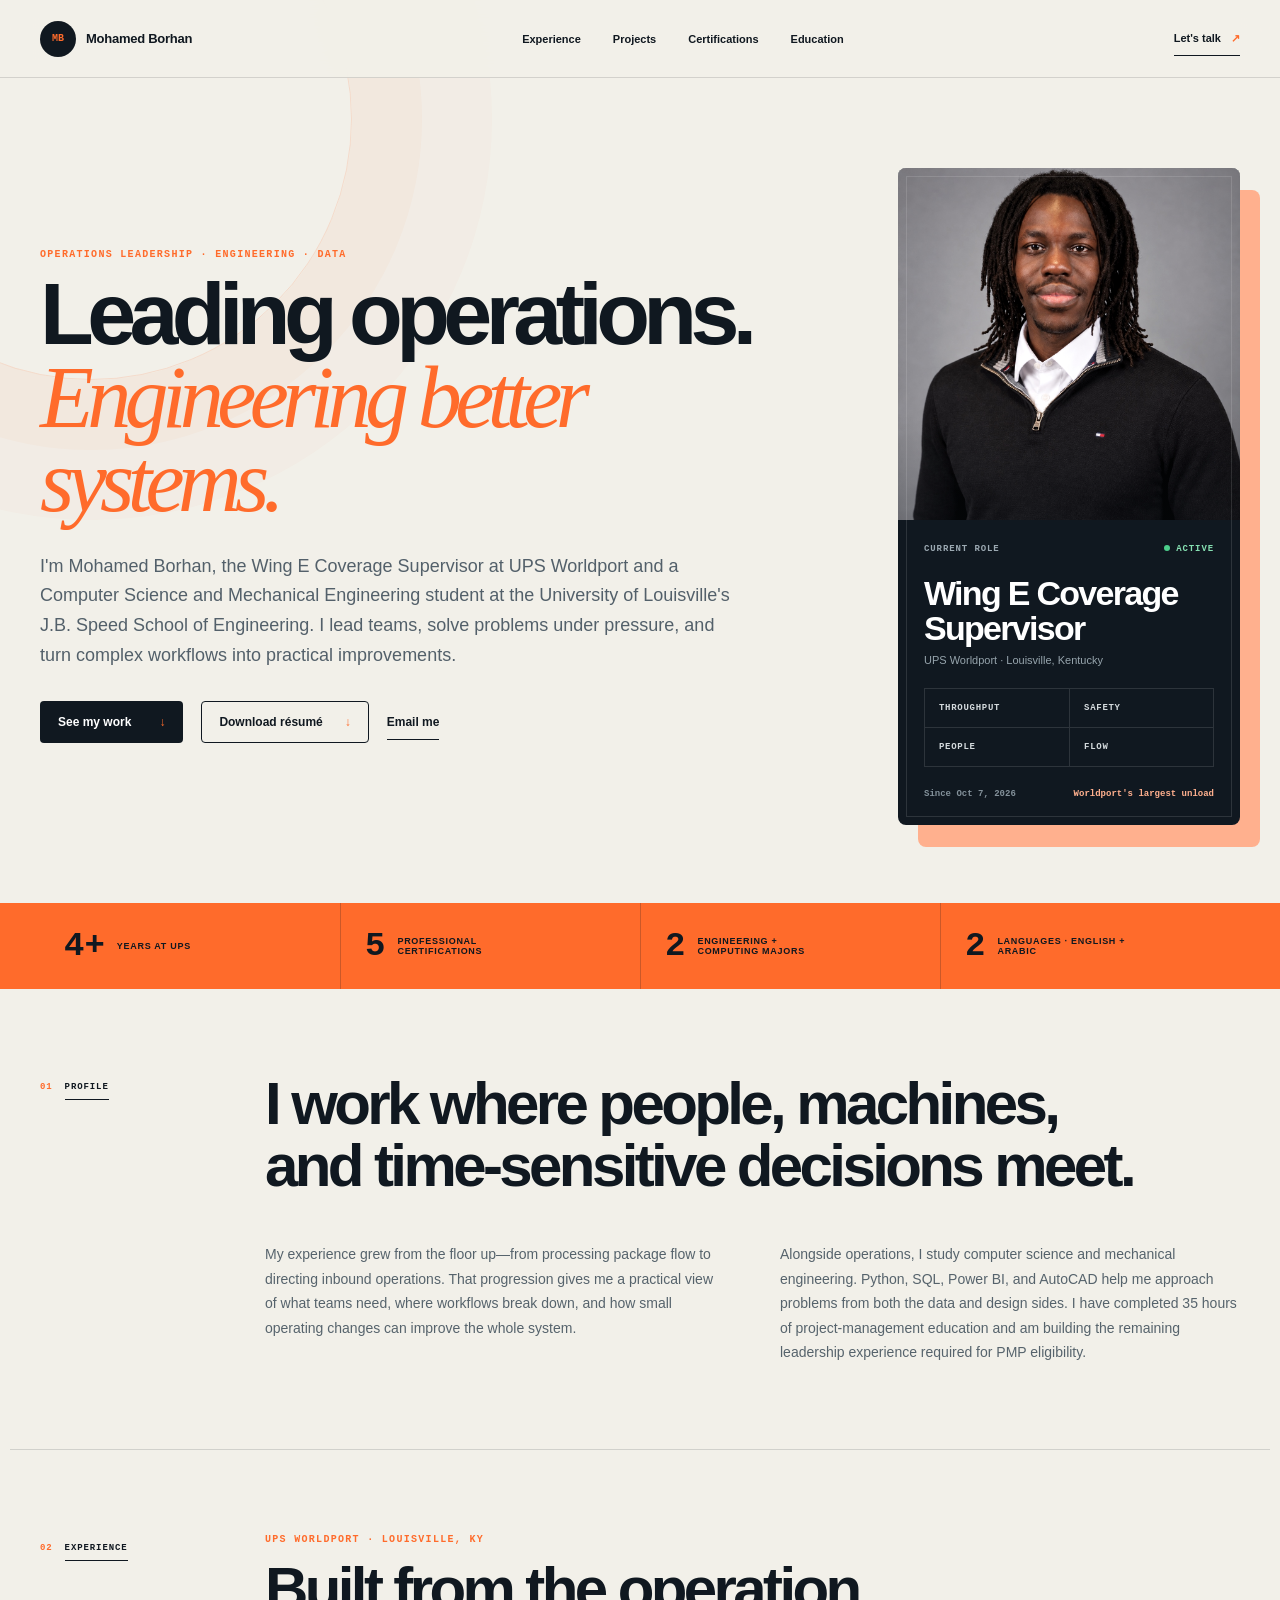
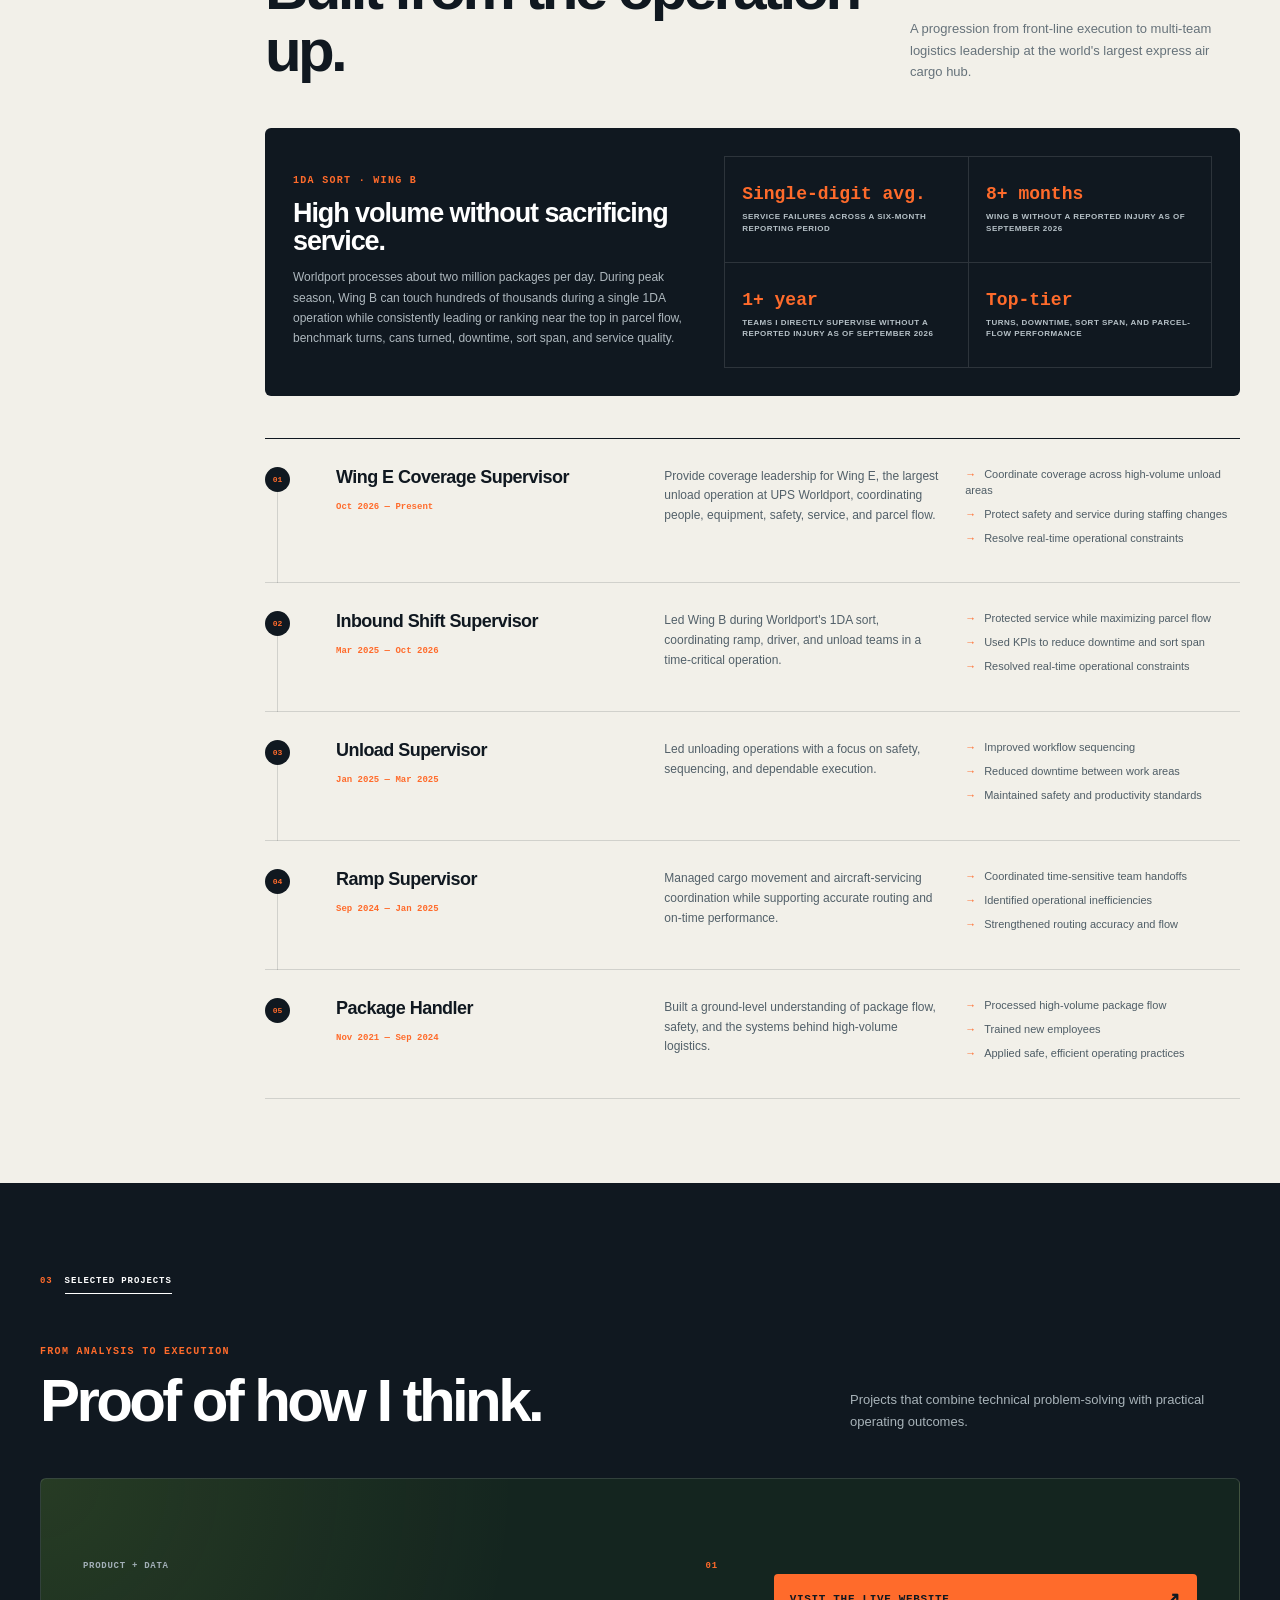
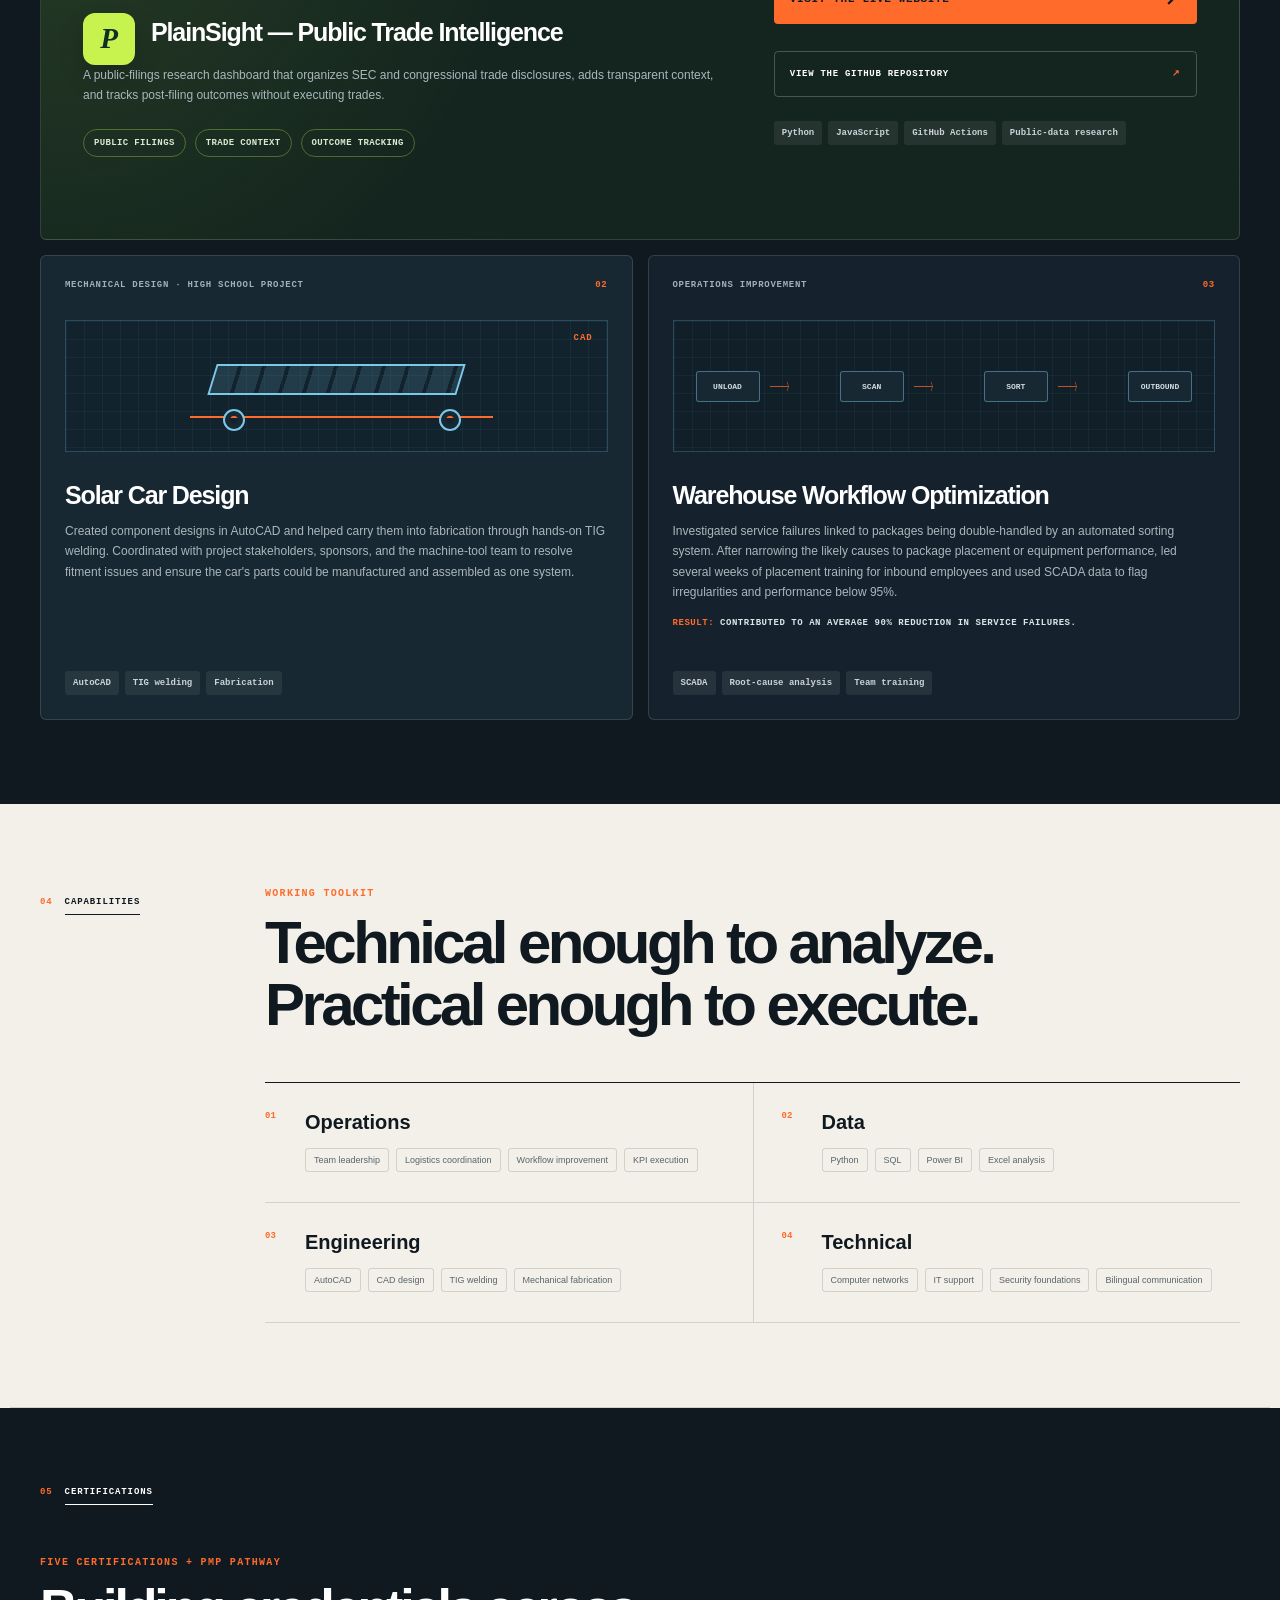
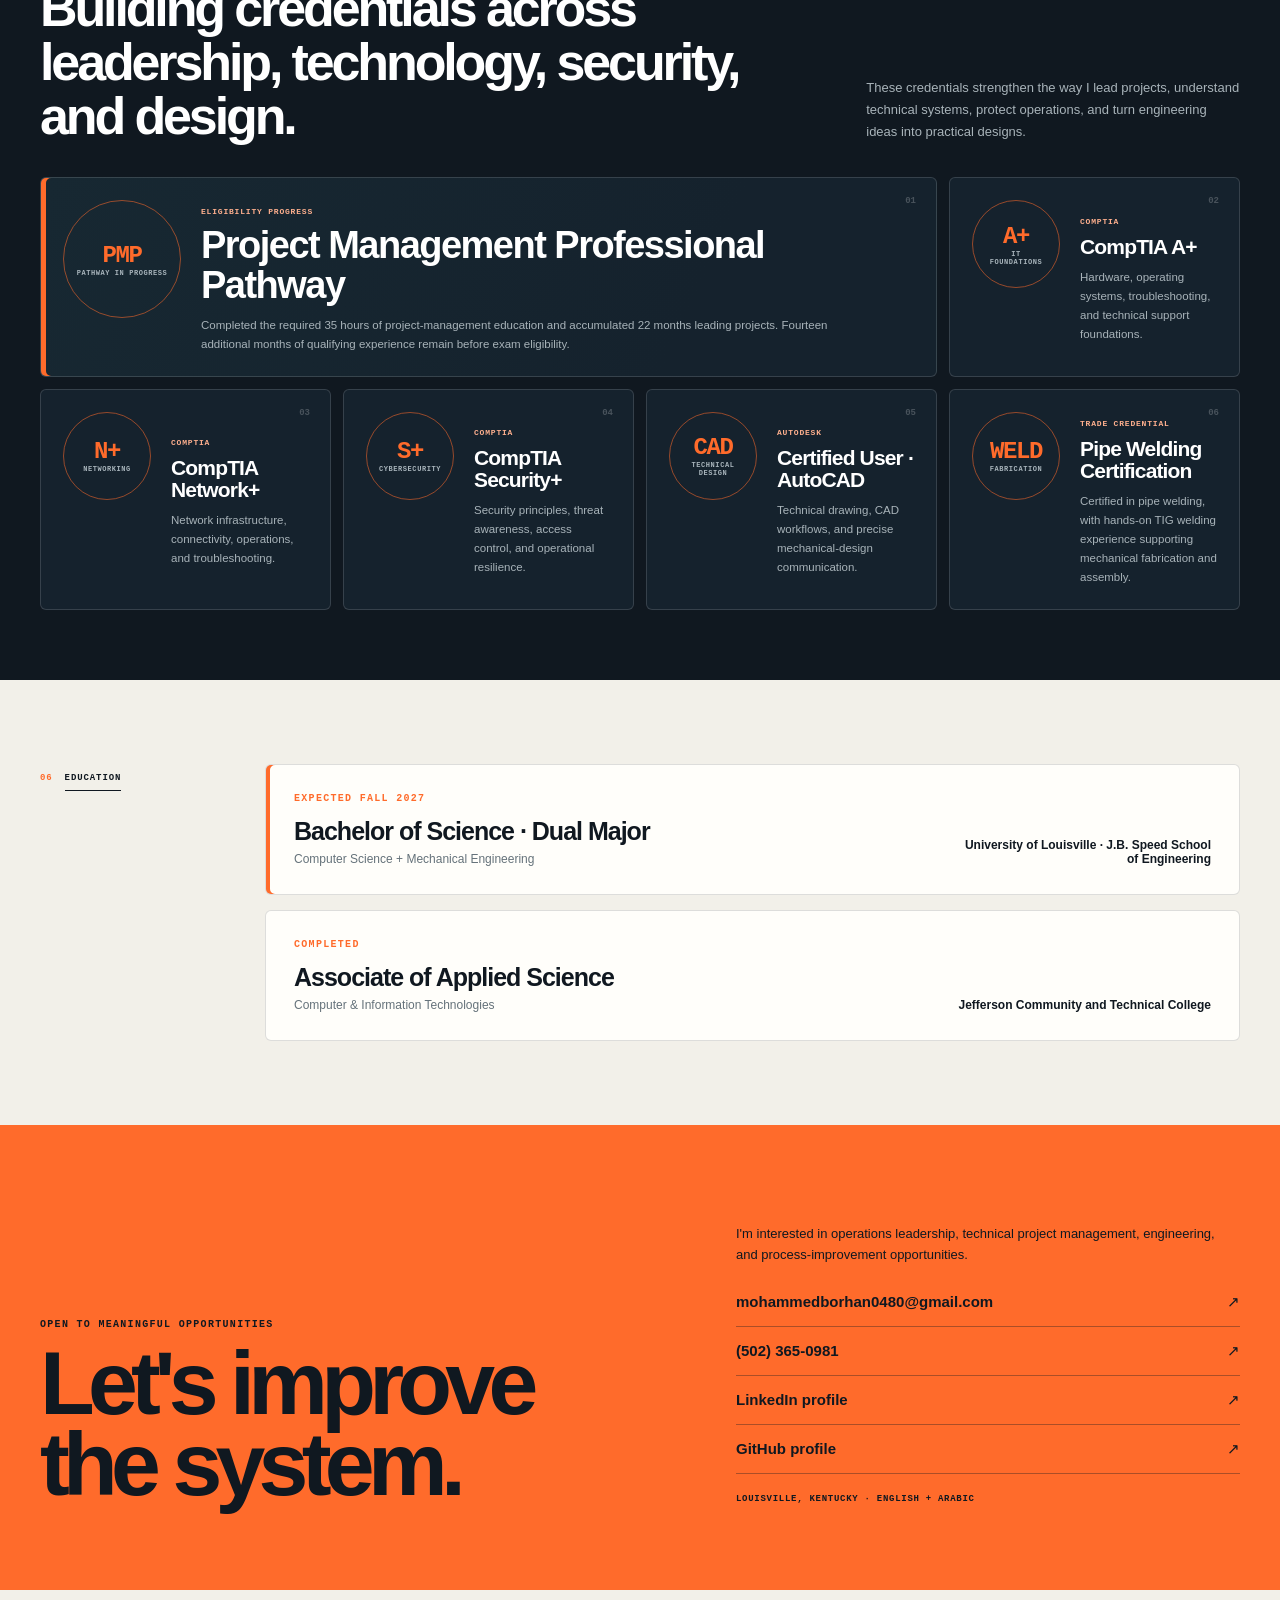
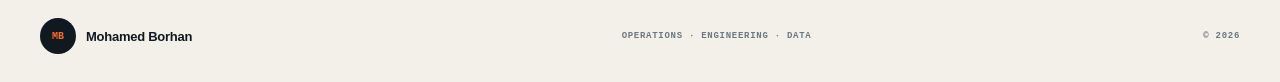
==== commit e3e91ac4: "Update portfolio with Wing E coverage role" ====
--- a/index.html
+++ b/index.html
@@ -4,7 +4,7 @@
     <meta charset="utf-8">
     <meta name="viewport" content="width=device-width, initial-scale=1">
     <title>Mohamed Borhan | Operations, Engineering &amp; Data</title>
-    <meta name="description" content="Portfolio of Mohamed Borhan, an operations supervisor and computer science and mechanical engineering student in Louisville, Kentucky.">
+    <meta name="description" content="Portfolio of Mohamed Borhan, Wing E Coverage Supervisor at UPS Worldport and computer science and mechanical engineering student in Louisville, Kentucky.">
     <meta name="author" content="Mohamed Borhan">
     <meta name="theme-color" content="#101820">
     <link rel="canonical" href="https://mohamed-borhan.github.io/">
@@ -29,7 +29,7 @@
         "email": "mailto:mohammedborhan0480@gmail.com",
         "telephone": "+1-502-365-0981",
         "address": { "@type": "PostalAddress", "addressLocality": "Louisville", "addressRegion": "KY", "addressCountry": "US" },
-        "jobTitle": "Inbound Shift Supervisor",
+        "jobTitle": "Wing E Coverage Supervisor",
         "worksFor": { "@type": "Organization", "name": "UPS" },
         "hasCredential": [
           { "@type": "EducationalOccupationalCredential", "name": "CompTIA A+", "credentialCategory": "Professional certification", "recognizedBy": { "@type": "Organization", "name": "CompTIA" } },
@@ -72,7 +72,7 @@
         <div class="hero-copy">
           <span class="eyebrow">Operations leadership · Engineering · Data</span>
           <h1 id="hero-title">Leading operations.<br><em>Engineering better systems.</em></h1>
-          <p>I'm Mohamed Borhan, an operations supervisor in Louisville and a Computer Science and Mechanical Engineering student at the University of Louisville's J.B. Speed School of Engineering. I lead teams, solve problems under pressure, and turn complex workflows into practical improvements.</p>
+          <p>I'm Mohamed Borhan, the Wing E Coverage Supervisor at UPS Worldport and a Computer Science and Mechanical Engineering student at the University of Louisville's J.B. Speed School of Engineering. I lead teams, solve problems under pressure, and turn complex workflows into practical improvements.</p>
           <div class="hero-actions">
             <a class="button" href="#projects">See my work <span aria-hidden="true">↓</span></a>
             <a class="resume-button" href="assets/Mohamed-Borhan-Resume.pdf" download="Mohamed-Borhan-Resume.pdf">Download résumé <span aria-hidden="true">↓</span></a>
@@ -85,12 +85,12 @@
           </div>
           <div class="status-content">
             <div class="status-head"><span>Current role</span><i>Active</i></div>
-            <h2>Inbound Shift<br>Supervisor</h2>
-            <p>UPS · Louisville, Kentucky</p>
+            <h2>Wing E Coverage<br>Supervisor</h2>
+            <p>UPS Worldport · Louisville, Kentucky</p>
             <div class="operating-grid" aria-label="Areas of focus">
               <span>Throughput</span><span>Safety</span><span>People</span><span>Flow</span>
             </div>
-            <div class="status-foot"><span>Since Mar 2025</span><b>High-volume logistics</b></div>
+            <div class="status-foot"><span>Since Oct 7, 2026</span><b>Worldport's largest unload</b></div>
           </div>
         </aside>
       </section>
@@ -136,24 +136,30 @@
           <div class="timeline">
             <article class="job">
               <div class="job-marker"><span>01</span></div>
-              <div class="job-title"><h3>Inbound Shift Supervisor</h3><span>Mar 2025 — Present</span></div>
-              <p>Help lead Wing B during Worldport's 1DA sort, coordinating ramp, driver, and unload teams in a time-critical operation.</p>
-              <ul><li>Protect service while maximizing parcel flow</li><li>Use KPIs to reduce downtime and sort span</li><li>Resolve real-time operational constraints</li></ul>
+              <div class="job-title"><h3>Wing E Coverage Supervisor</h3><span>Oct 2026 — Present</span></div>
+              <p>Provide coverage leadership for Wing E, the largest unload operation at UPS Worldport, coordinating people, equipment, safety, service, and parcel flow.</p>
+              <ul><li>Coordinate coverage across high-volume unload areas</li><li>Protect safety and service during staffing changes</li><li>Resolve real-time operational constraints</li></ul>
             </article>
             <article class="job">
               <div class="job-marker"><span>02</span></div>
+              <div class="job-title"><h3>Inbound Shift Supervisor</h3><span>Mar 2025 — Oct 2026</span></div>
+              <p>Led Wing B during Worldport's 1DA sort, coordinating ramp, driver, and unload teams in a time-critical operation.</p>
+              <ul><li>Protected service while maximizing parcel flow</li><li>Used KPIs to reduce downtime and sort span</li><li>Resolved real-time operational constraints</li></ul>
+            </article>
+            <article class="job">
+              <div class="job-marker"><span>03</span></div>
               <div class="job-title"><h3>Unload Supervisor</h3><span>Jan 2025 — Mar 2025</span></div>
               <p>Led unloading operations with a focus on safety, sequencing, and dependable execution.</p>
               <ul><li>Improved workflow sequencing</li><li>Reduced downtime between work areas</li><li>Maintained safety and productivity standards</li></ul>
             </article>
             <article class="job">
-              <div class="job-marker"><span>03</span></div>
+              <div class="job-marker"><span>04</span></div>
               <div class="job-title"><h3>Ramp Supervisor</h3><span>Sep 2024 — Jan 2025</span></div>
               <p>Managed cargo movement and aircraft-servicing coordination while supporting accurate routing and on-time performance.</p>
               <ul><li>Coordinated time-sensitive team handoffs</li><li>Identified operational inefficiencies</li><li>Strengthened routing accuracy and flow</li></ul>
             </article>
             <article class="job">
-              <div class="job-marker"><span>04</span></div>
+              <div class="job-marker"><span>05</span></div>
               <div class="job-title"><h3>Package Handler</h3><span>Nov 2021 — Sep 2024</span></div>
               <p>Built a ground-level understanding of package flow, safety, and the systems behind high-volume logistics.</p>
               <ul><li>Processed high-volume package flow</li><li>Trained new employees</li><li>Applied safe, efficient operating practices</li></ul>
--- a/styles.css
+++ b/styles.css
@@ -1,30 +1,30 @@
-:root {
-  --ink: #101820;
-  --steel: #263441;
-  --paper: #f2f0e9;
-  --white: #fffefa;
-  --signal: #ff6b2b;
-  --signal-soft: #ffb08e;
-  --blue: #7cc8e8;
-  --muted: #64707a;
-  --line: rgba(16, 24, 32, 0.14);
-  --sans: "Segoe UI", Arial, Helvetica, sans-serif;
-  --mono: Consolas, "Courier New", monospace;
-}
-
-* { box-sizing: border-box; }
-html { scroll-behavior: smooth; }
-body { margin: 0; background: var(--paper); color: var(--ink); font-family: var(--sans); }
-a { color: inherit; text-decoration: none; }
+:root {
+  --ink: #101820;
+  --steel: #263441;
+  --paper: #f2f0e9;
+  --white: #fffefa;
+  --signal: #ff6b2b;
+  --signal-soft: #ffb08e;
+  --blue: #7cc8e8;
+  --muted: #64707a;
+  --line: rgba(16, 24, 32, 0.14);
+  --sans: "Segoe UI", Arial, Helvetica, sans-serif;
+  --mono: Consolas, "Courier New", monospace;
+}
+
+* { box-sizing: border-box; }
+html { scroll-behavior: smooth; }
+body { margin: 0; background: var(--paper); color: var(--ink); font-family: var(--sans); }
+a { color: inherit; text-decoration: none; }
 main { min-height: 100vh; overflow-x: clip; }
-.skip-link { position: fixed; z-index: 100; top: 12px; left: 12px; padding: 10px 14px; background: var(--ink); color: white; transform: translateY(-150%); }
-.skip-link:focus { transform: translateY(0); }
-
+.skip-link { position: fixed; z-index: 100; top: 12px; left: 12px; padding: 10px 14px; background: var(--ink); color: white; transform: translateY(-150%); }
+.skip-link:focus { transform: translateY(0); }
+
 .topbar { position: sticky; z-index: 50; top: 0; height: 78px; margin: auto; padding: 0 max(30px, calc((100vw - 1200px) / 2)); display: flex; align-items: center; justify-content: space-between; border-bottom: 1px solid var(--line); background: rgba(242, 240, 233, .92); backdrop-filter: blur(16px); transition: box-shadow .25s ease, background .25s ease; }
 .topbar.is-scrolled { background: rgba(242, 240, 233, .97); box-shadow: 0 10px 30px rgba(16, 24, 32, .09); }
-.brand { display: flex; align-items: center; gap: 10px; }
-.brand > span { width: 36px; height: 36px; display: grid; place-items: center; border-radius: 50%; background: var(--ink); color: var(--signal); font: 800 10px var(--mono); }
-.brand b { font-size: 13px; letter-spacing: -0.02em; }
+.brand { display: flex; align-items: center; gap: 10px; }
+.brand > span { width: 36px; height: 36px; display: grid; place-items: center; border-radius: 50%; background: var(--ink); color: var(--signal); font: 800 10px var(--mono); }
+.brand b { font-size: 13px; letter-spacing: -0.02em; }
 nav { display: flex; gap: 32px; font-size: 11px; font-weight: 700; }
 .topbar nav a:hover { color: var(--signal); }
 .topbar-actions { display: flex; align-items: center; gap: 15px; }
@@ -33,54 +33,54 @@
 .menu-toggle[aria-expanded="true"] span:first-child { transform: translateY(3.5px) rotate(45deg); }
 .menu-toggle[aria-expanded="true"] span:last-child { transform: translateY(-3.5px) rotate(-45deg); }
 .contact-link { padding: 10px 0; border-bottom: 1px solid var(--ink); font-size: 11px; font-weight: 800; }
-.contact-link span { color: var(--signal); margin-left: 7px; }
-
-.hero { position: relative; max-width: 1260px; margin: auto; padding: 90px 30px 78px; display: grid; grid-template-columns: 1.45fr 0.65fr; gap: 95px; align-items: center; }
-.hero::before { content: ""; position: absolute; width: 520px; height: 520px; top: -220px; left: -180px; border: 1px solid rgba(255, 107, 43, 0.16); border-radius: 50%; box-shadow: 0 0 0 70px rgba(255, 107, 43, 0.035), 0 0 0 140px rgba(255, 107, 43, 0.025); pointer-events: none; }
-.eyebrow { display: block; margin-bottom: 13px; color: var(--signal); font: 800 10px var(--mono); text-transform: uppercase; letter-spacing: 0.13em; }
-h1 { max-width: 850px; margin: 0 0 28px; font-size: clamp(54px, 7vw, 88px); line-height: 0.94; letter-spacing: -0.075em; font-weight: 720; }
-h1 em { color: var(--signal); font-family: Georgia, serif; font-weight: 400; }
-.hero-copy > p { max-width: 700px; color: #53606a; font-size: 18px; line-height: 1.65; }
+.contact-link span { color: var(--signal); margin-left: 7px; }
+
+.hero { position: relative; max-width: 1260px; margin: auto; padding: 90px 30px 78px; display: grid; grid-template-columns: 1.45fr 0.65fr; gap: 95px; align-items: center; }
+.hero::before { content: ""; position: absolute; width: 520px; height: 520px; top: -220px; left: -180px; border: 1px solid rgba(255, 107, 43, 0.16); border-radius: 50%; box-shadow: 0 0 0 70px rgba(255, 107, 43, 0.035), 0 0 0 140px rgba(255, 107, 43, 0.025); pointer-events: none; }
+.eyebrow { display: block; margin-bottom: 13px; color: var(--signal); font: 800 10px var(--mono); text-transform: uppercase; letter-spacing: 0.13em; }
+h1 { max-width: 850px; margin: 0 0 28px; font-size: clamp(54px, 7vw, 88px); line-height: 0.94; letter-spacing: -0.075em; font-weight: 720; }
+h1 em { color: var(--signal); font-family: Georgia, serif; font-weight: 400; }
+.hero-copy > p { max-width: 700px; color: #53606a; font-size: 18px; line-height: 1.65; }
 .hero-actions { margin-top: 31px; display: flex; align-items: center; gap: 18px; flex-wrap: wrap; }
 .button { padding: 14px 18px; display: inline-flex; gap: 28px; border-radius: 4px; background: var(--ink); color: white; font-size: 12px; font-weight: 800; }
 .button span { color: var(--signal); }
 .resume-button { padding: 13px 17px; display: inline-flex; gap: 22px; border: 1px solid var(--ink); border-radius: 4px; background: transparent; font-size: 12px; font-weight: 800; }
 .resume-button span { color: var(--signal); }
 .text-button { padding: 10px 0; border-bottom: 1px solid var(--ink); font-size: 12px; font-weight: 800; }
-
-.status-card { position: relative; overflow: hidden; border-radius: 8px; background: var(--ink); color: white; box-shadow: 20px 22px 0 var(--signal-soft); }
-.status-card::before { content: ""; position: absolute; z-index: 3; inset: 8px; border: 1px solid rgba(255, 255, 255, 0.12); pointer-events: none; }
-.portrait-frame { position: relative; aspect-ratio: 1 / 1.03; overflow: hidden; background: #c8c9ca; }
-.portrait-frame::after { content: ""; position: absolute; inset: auto 0 0; height: 30%; background: linear-gradient(transparent, rgba(16, 24, 32, 0.22)); pointer-events: none; }
-.portrait-frame img { width: 100%; height: 100%; display: block; object-fit: cover; object-position: 50% 18%; filter: saturate(0.94) contrast(1.02); transition: transform 0.65s cubic-bezier(0.2, 0.75, 0.2, 1); }
-.status-content { position: relative; padding: 24px 26px 26px; }
-.status-head { position: relative; display: flex; justify-content: space-between; align-items: center; color: #9ca9b2; font: 700 9px var(--mono); text-transform: uppercase; letter-spacing: 0.1em; }
-.status-head i { color: #86e0b2; font-style: normal; }
-.status-head i::before { content: ""; display: inline-block; width: 6px; height: 6px; margin-right: 6px; border-radius: 50%; background: #4cce8b; }
-.status-card h2 { position: relative; margin: 22px 0 8px; color: white; font-size: 34px; line-height: 1.02; letter-spacing: -0.05em; }
-.status-content > p { position: relative; margin: 0; color: #97a5ad; font-size: 11px; }
-.operating-grid { position: relative; margin: 22px 0; display: grid; grid-template-columns: 1fr 1fr; border: 1px solid rgba(255, 255, 255, 0.12); }
-.operating-grid span { padding: 14px; color: #d4dadd; font: 700 9px var(--mono); text-transform: uppercase; letter-spacing: 0.08em; }
-.operating-grid span:nth-child(even) { border-left: 1px solid rgba(255, 255, 255, 0.12); }
-.operating-grid span:nth-child(n + 3) { border-top: 1px solid rgba(255, 255, 255, 0.12); }
-.status-foot { position: relative; display: flex; justify-content: space-between; color: #83919a; font: 700 9px var(--mono); }
-.status-foot b { color: var(--signal-soft); }
-
-.stat-strip { padding: 0 max(30px, calc((100vw - 1200px) / 2)); display: grid; grid-template-columns: repeat(4, 1fr); background: var(--signal); color: var(--ink); }
-.stat-strip div { padding: 24px; display: flex; align-items: center; gap: 12px; }
-.stat-strip div + div { border-left: 1px solid rgba(16, 24, 32, 0.22); }
-.stat-strip strong { font: 800 34px var(--mono); }
-.stat-strip span { max-width: 130px; font-size: 9px; font-weight: 800; text-transform: uppercase; letter-spacing: 0.08em; }
-
+
+.status-card { position: relative; overflow: hidden; border-radius: 8px; background: var(--ink); color: white; box-shadow: 20px 22px 0 var(--signal-soft); }
+.status-card::before { content: ""; position: absolute; z-index: 3; inset: 8px; border: 1px solid rgba(255, 255, 255, 0.12); pointer-events: none; }
+.portrait-frame { position: relative; aspect-ratio: 1 / 1.03; overflow: hidden; background: #c8c9ca; }
+.portrait-frame::after { content: ""; position: absolute; inset: auto 0 0; height: 30%; background: linear-gradient(transparent, rgba(16, 24, 32, 0.22)); pointer-events: none; }
+.portrait-frame img { width: 100%; height: 100%; display: block; object-fit: cover; object-position: 50% 18%; filter: saturate(0.94) contrast(1.02); transition: transform 0.65s cubic-bezier(0.2, 0.75, 0.2, 1); }
+.status-content { position: relative; padding: 24px 26px 26px; }
+.status-head { position: relative; display: flex; justify-content: space-between; align-items: center; color: #9ca9b2; font: 700 9px var(--mono); text-transform: uppercase; letter-spacing: 0.1em; }
+.status-head i { color: #86e0b2; font-style: normal; }
+.status-head i::before { content: ""; display: inline-block; width: 6px; height: 6px; margin-right: 6px; border-radius: 50%; background: #4cce8b; }
+.status-card h2 { position: relative; margin: 22px 0 8px; color: white; font-size: 34px; line-height: 1.02; letter-spacing: -0.05em; }
+.status-content > p { position: relative; margin: 0; color: #97a5ad; font-size: 11px; }
+.operating-grid { position: relative; margin: 22px 0; display: grid; grid-template-columns: 1fr 1fr; border: 1px solid rgba(255, 255, 255, 0.12); }
+.operating-grid span { padding: 14px; color: #d4dadd; font: 700 9px var(--mono); text-transform: uppercase; letter-spacing: 0.08em; }
+.operating-grid span:nth-child(even) { border-left: 1px solid rgba(255, 255, 255, 0.12); }
+.operating-grid span:nth-child(n + 3) { border-top: 1px solid rgba(255, 255, 255, 0.12); }
+.status-foot { position: relative; display: flex; justify-content: space-between; color: #83919a; font: 700 9px var(--mono); }
+.status-foot b { color: var(--signal-soft); }
+
+.stat-strip { padding: 0 max(30px, calc((100vw - 1200px) / 2)); display: grid; grid-template-columns: repeat(4, 1fr); background: var(--signal); color: var(--ink); }
+.stat-strip div { padding: 24px; display: flex; align-items: center; gap: 12px; }
+.stat-strip div + div { border-left: 1px solid rgba(16, 24, 32, 0.22); }
+.stat-strip strong { font: 800 34px var(--mono); }
+.stat-strip span { max-width: 130px; font-size: 9px; font-weight: 800; text-transform: uppercase; letter-spacing: 0.08em; }
+
 .section { max-width: 1260px; margin: auto; padding: 84px 30px; display: grid; grid-template-columns: 170px 1fr; gap: 55px; }
-.section-label { padding-top: 9px; display: flex; gap: 12px; align-items: flex-start; font: 800 9px var(--mono); text-transform: uppercase; letter-spacing: 0.1em; }
-.section-label span { color: var(--signal); }
-.section-label b { padding-bottom: 7px; border-bottom: 1px solid var(--ink); }
-.intro-copy h2, .experience-heading h2, .project-heading h2, .capability-heading h2 { margin: 0; max-width: 900px; font-size: clamp(38px, 5vw, 60px); line-height: 1.04; letter-spacing: -0.06em; }
-.intro-columns { margin-top: 45px; display: grid; grid-template-columns: 1fr 1fr; gap: 55px; }
-.intro-columns p { margin: 0; color: #56636c; line-height: 1.75; font-size: 14px; }
-
-.experience-section { border-top: 1px solid var(--line); }
+.section-label { padding-top: 9px; display: flex; gap: 12px; align-items: flex-start; font: 800 9px var(--mono); text-transform: uppercase; letter-spacing: 0.1em; }
+.section-label span { color: var(--signal); }
+.section-label b { padding-bottom: 7px; border-bottom: 1px solid var(--ink); }
+.intro-copy h2, .experience-heading h2, .project-heading h2, .capability-heading h2 { margin: 0; max-width: 900px; font-size: clamp(38px, 5vw, 60px); line-height: 1.04; letter-spacing: -0.06em; }
+.intro-columns { margin-top: 45px; display: grid; grid-template-columns: 1fr 1fr; gap: 55px; }
+.intro-columns p { margin: 0; color: #56636c; line-height: 1.75; font-size: 14px; }
+
+.experience-section { border-top: 1px solid var(--line); }
 .experience-heading { margin-bottom: 45px; display: flex; justify-content: space-between; align-items: end; gap: 50px; }
 .experience-heading p { max-width: 330px; margin: 0; color: #66727a; font-size: 13px; line-height: 1.65; }
 .operations-highlight { margin-bottom: 42px; padding: 28px; display: grid; grid-template-columns: .9fr 1.1fr; gap: 32px; border-radius: 6px; background: var(--ink); color: white; }
@@ -94,24 +94,24 @@
 .operations-metrics strong { color: var(--signal); font: 800 18px var(--mono); }
 .operations-metrics span { color: #b6c1c7; font-size: 8px; font-weight: 700; line-height: 1.45; letter-spacing: .06em; text-transform: uppercase; }
 .timeline { border-top: 1px solid var(--ink); }
-.job { display: grid; grid-template-columns: 45px 1.1fr 1fr 1fr; gap: 26px; padding: 28px 0; border-bottom: 1px solid var(--line); }
-.job-marker { position: relative; }
-.job-marker::after { content: ""; position: absolute; top: 25px; bottom: -29px; left: 12px; width: 1px; background: var(--line); }
-.job:last-child .job-marker::after { display: none; }
-.job-marker span { width: 25px; height: 25px; position: relative; z-index: 1; display: grid; place-items: center; border-radius: 50%; background: var(--ink); color: var(--signal); font: 700 8px var(--mono); }
-.job h3 { margin: 0 0 7px; font-size: 18px; letter-spacing: -0.03em; }
-.job-title span { color: var(--signal); font: 700 9px var(--mono); }
+.job { display: grid; grid-template-columns: 45px 1.1fr 1fr 1fr; gap: 26px; padding: 28px 0; border-bottom: 1px solid var(--line); }
+.job-marker { position: relative; }
+.job-marker::after { content: ""; position: absolute; top: 25px; bottom: -29px; left: 12px; width: 1px; background: var(--line); }
+.job:last-child .job-marker::after { display: none; }
+.job-marker span { width: 25px; height: 25px; position: relative; z-index: 1; display: grid; place-items: center; border-radius: 50%; background: var(--ink); color: var(--signal); font: 700 8px var(--mono); }
+.job h3 { margin: 0 0 7px; font-size: 18px; letter-spacing: -0.03em; }
+.job-title span { color: var(--signal); font: 700 9px var(--mono); }
 .job > p { margin: 0; color: #526069; line-height: 1.65; font-size: 12px; }
-.job ul { margin: 0; padding: 0; list-style: none; }
+.job ul { margin: 0; padding: 0; list-style: none; }
 .job li { margin-bottom: 8px; color: #4f5d66; font-size: 11px; line-height: 1.45; }
-.job li::before { content: "→"; margin-right: 8px; color: var(--signal); }
-
+.job li::before { content: "→"; margin-right: 8px; color: var(--signal); }
+
 .projects-section { padding: 84px 0; background: var(--ink); color: white; }
-.projects-inner { max-width: 1260px; margin: auto; padding: 0 30px; }
-.section-label.light { margin-bottom: 52px; }
-.section-label.light b { border-color: white; }
-.project-heading { display: flex; align-items: end; justify-content: space-between; gap: 40px; }
-.project-heading h2 { color: white; }
+.projects-inner { max-width: 1260px; margin: auto; padding: 0 30px; }
+.section-label.light { margin-bottom: 52px; }
+.section-label.light b { border-color: white; }
+.project-heading { display: flex; align-items: end; justify-content: space-between; gap: 40px; }
+.project-heading h2 { color: white; }
 .project-heading p { max-width: 390px; margin: 0; color: #a8b3b9; font-size: 13px; line-height: 1.65; }
 .project-grid { margin-top: 46px; display: grid; grid-template-columns: repeat(2, 1fr); gap: 15px; }
 .project-card { min-height: 465px; padding: 24px; display: flex; flex-direction: column; border: 1px solid rgba(255, 255, 255, 0.13); border-radius: 6px; background: #15222d; }
@@ -127,8 +127,8 @@
 .project-featured-links { display: flex; flex-direction: column; }
 .project-actions { display: grid; gap: 9px; }
 .project-featured-links .featured-project-link { margin-top: 0; }
-.project-top { display: flex; justify-content: space-between; color: #a2afb7; font: 700 9px var(--mono); text-transform: uppercase; letter-spacing: 0.08em; }
-.project-top b { color: var(--signal); }
+.project-top { display: flex; justify-content: space-between; color: #a2afb7; font: 700 9px var(--mono); text-transform: uppercase; letter-spacing: 0.08em; }
+.project-top b { color: var(--signal); }
 .project-visual { height: 132px; margin: 30px 0; position: relative; overflow: hidden; border: 1px solid rgba(124, 200, 232, .24); background-color: rgba(8, 26, 36, .3); background-image: linear-gradient(rgba(124, 200, 232, .055) 1px, transparent 1px), linear-gradient(90deg, rgba(124, 200, 232, .055) 1px, transparent 1px); background-size: 18px 18px; }
 .project-visual-solar::before { content: ""; position: absolute; left: 23%; right: 21%; bottom: 33px; height: 2px; background: var(--signal); }
 .project-visual-solar span { position: absolute; left: 27%; top: 43px; width: 46%; height: 31px; border: 2px solid var(--blue); transform: skewX(-17deg); background: repeating-linear-gradient(90deg, rgba(124,200,232,.15) 0 20px, transparent 20px 24px); }
@@ -145,122 +145,122 @@
 .project-card .project-result { margin-top: 14px; color: #dce5e9; font: 700 9px/1.5 var(--mono); letter-spacing: 0.06em; text-transform: uppercase; }
 .project-result strong { color: var(--signal); }
 .project-link { width: fit-content; margin-top: 18px; color: white; font: 700 9px var(--mono); letter-spacing: 0.08em; text-decoration: none; text-transform: uppercase; }
-.project-link span { display: inline-block; margin-left: 4px; color: var(--signal); transition: transform 0.25s ease; }
-.project-link:hover span { transform: translate(3px, -3px); }
-.project-link:focus-visible { outline: 2px solid var(--signal); outline-offset: 5px; }
-.featured-project-link { width: 100%; min-height: 50px; margin-top: 22px; padding: 14px 16px; display: flex; align-items: center; justify-content: space-between; gap: 18px; border-radius: 4px; background: var(--signal); color: var(--ink); font-size: 11px; letter-spacing: .06em; transition: transform .25s ease, background .25s ease, box-shadow .25s ease; }
-.featured-project-link span { color: var(--ink); font-size: 18px; }
-.featured-project-link:hover { transform: translateY(-3px); background: var(--signal-soft); box-shadow: 0 12px 28px rgba(0,0,0,.22); }
+.project-link span { display: inline-block; margin-left: 4px; color: var(--signal); transition: transform 0.25s ease; }
+.project-link:hover span { transform: translate(3px, -3px); }
+.project-link:focus-visible { outline: 2px solid var(--signal); outline-offset: 5px; }
+.featured-project-link { width: 100%; min-height: 50px; margin-top: 22px; padding: 14px 16px; display: flex; align-items: center; justify-content: space-between; gap: 18px; border-radius: 4px; background: var(--signal); color: var(--ink); font-size: 11px; letter-spacing: .06em; transition: transform .25s ease, background .25s ease, box-shadow .25s ease; }
+.featured-project-link span { color: var(--ink); font-size: 18px; }
+.featured-project-link:hover { transform: translateY(-3px); background: var(--signal-soft); box-shadow: 0 12px 28px rgba(0,0,0,.22); }
 .featured-project-link:focus-visible { outline-color: white; }
 .github-project-link { width: 100%; min-height: 46px; padding: 12px 15px; display: flex; align-items: center; justify-content: space-between; gap: 18px; border: 1px solid rgba(255,255,255,.22); border-radius: 4px; }
 .github-project-link:hover { border-color: var(--signal); background: rgba(255,255,255,.05); }
 .project-featured-links .tags { margin-top: 24px; }
-.tags { margin-top: auto; display: flex; flex-wrap: wrap; gap: 6px; }
+.tags { margin-top: auto; display: flex; flex-wrap: wrap; gap: 6px; }
 .tags span { padding: 7px 8px; border-radius: 3px; background: rgba(255, 255, 255, 0.07); color: #cbd3d7; font: 700 9px var(--mono); }
-
-.capabilities-section { border-bottom: 1px solid var(--line); }
-.capability-heading { margin-bottom: 45px; }
-.capability-grid { display: grid; grid-template-columns: 1fr 1fr; border-top: 1px solid var(--ink); }
-.capability { position: relative; padding: 28px 20px 30px 0; display: grid; grid-template-columns: 40px 1fr; border-bottom: 1px solid var(--line); }
-.capability:nth-child(even) { padding-left: 28px; border-left: 1px solid var(--line); }
-.capability > span { color: var(--signal); font: 700 9px var(--mono); }
-.capability h3 { margin: 0 0 14px; font-size: 20px; }
-.capability ul { grid-column: 2; margin: 0; padding: 0; display: flex; flex-wrap: wrap; gap: 7px; list-style: none; }
-.capability li { padding: 6px 8px; border: 1px solid var(--line); border-radius: 3px; color: #58656d; font-size: 9px; }
-
-.education-content { display: grid; gap: 15px; }
-.degree { padding: 28px; display: flex; justify-content: space-between; align-items: end; gap: 30px; border: 1px solid var(--line); border-radius: 6px; background: var(--white); }
-.primary-degree { box-shadow: inset 4px 0 var(--signal); }
-.degree h3 { margin: 0 0 6px; font-size: 25px; letter-spacing: -0.04em; }
-.degree p { margin: 0; color: #65727a; font-size: 12px; }
-.degree strong { max-width: 260px; text-align: right; font-size: 12px; }
+
+.capabilities-section { border-bottom: 1px solid var(--line); }
+.capability-heading { margin-bottom: 45px; }
+.capability-grid { display: grid; grid-template-columns: 1fr 1fr; border-top: 1px solid var(--ink); }
+.capability { position: relative; padding: 28px 20px 30px 0; display: grid; grid-template-columns: 40px 1fr; border-bottom: 1px solid var(--line); }
+.capability:nth-child(even) { padding-left: 28px; border-left: 1px solid var(--line); }
+.capability > span { color: var(--signal); font: 700 9px var(--mono); }
+.capability h3 { margin: 0 0 14px; font-size: 20px; }
+.capability ul { grid-column: 2; margin: 0; padding: 0; display: flex; flex-wrap: wrap; gap: 7px; list-style: none; }
+.capability li { padding: 6px 8px; border: 1px solid var(--line); border-radius: 3px; color: #58656d; font-size: 9px; }
+
+.education-content { display: grid; gap: 15px; }
+.degree { padding: 28px; display: flex; justify-content: space-between; align-items: end; gap: 30px; border: 1px solid var(--line); border-radius: 6px; background: var(--white); }
+.primary-degree { box-shadow: inset 4px 0 var(--signal); }
+.degree h3 { margin: 0 0 6px; font-size: 25px; letter-spacing: -0.04em; }
+.degree p { margin: 0; color: #65727a; font-size: 12px; }
+.degree strong { max-width: 260px; text-align: right; font-size: 12px; }
 .certification-section { padding: 70px 0; color: white; background: var(--ink); }
-.certification-inner { max-width: 1260px; margin: auto; padding: 0 30px; }
-.certification-heading { display: grid; grid-template-columns: 1.35fr .65fr; gap: 50px; align-items: end; margin-bottom: 34px; }
-.certification-heading h2 { max-width: 790px; margin: 0; color: white; font-size: clamp(34px, 4.3vw, 52px); line-height: 1.04; letter-spacing: -0.06em; }
+.certification-inner { max-width: 1260px; margin: auto; padding: 0 30px; }
+.certification-heading { display: grid; grid-template-columns: 1.35fr .65fr; gap: 50px; align-items: end; margin-bottom: 34px; }
+.certification-heading h2 { max-width: 790px; margin: 0; color: white; font-size: clamp(34px, 4.3vw, 52px); line-height: 1.04; letter-spacing: -0.06em; }
 .certification-heading p { margin: 0; color: #a8b3b9; font-size: 13px; line-height: 1.7; }
 .certification-grid { display: grid; grid-template-columns: repeat(4, minmax(0, 1fr)); gap: 12px; }
-.credential { position: relative; display: grid; grid-template-columns: 88px 1fr; gap: 20px; min-height: 180px; padding: 22px; overflow: hidden; border: 1px solid rgba(255,255,255,.14); border-radius: 6px; background: #15222d; transition: transform .35s cubic-bezier(.2,.8,.2,1), border-color .25s ease, background .25s ease; }
-.credential:hover { transform: translateY(-6px); border-color: rgba(255,107,43,.68); background: #1b2d39; }
+.credential { position: relative; display: grid; grid-template-columns: 88px 1fr; gap: 20px; min-height: 180px; padding: 22px; overflow: hidden; border: 1px solid rgba(255,255,255,.14); border-radius: 6px; background: #15222d; transition: transform .35s cubic-bezier(.2,.8,.2,1), border-color .25s ease, background .25s ease; }
+.credential:hover { transform: translateY(-6px); border-color: rgba(255,107,43,.68); background: #1b2d39; }
 .credential-featured { grid-column: span 3; grid-template-columns: 118px minmax(0, 1fr); min-height: 180px; background: linear-gradient(115deg, #172832, #15222d 72%); box-shadow: inset 5px 0 var(--signal); }
-.credential-mark { display: grid; align-content: center; justify-items: center; min-height: 88px; padding: 14px 10px; border: 1px solid rgba(255,107,43,.55); border-radius: 50%; aspect-ratio: 1; }
-.credential-mark span { color: var(--signal); font: 800 24px var(--mono); letter-spacing: -.06em; }
-.credential-mark small { color: #a9b5bc; font: 700 7px var(--mono); letter-spacing: .08em; text-align: center; text-transform: uppercase; }
-.credential > div:nth-child(2) { align-self: center; }
-.credential-issuer { color: var(--signal-soft); font: 700 8px var(--mono); letter-spacing: .1em; text-transform: uppercase; }
-.credential h3 { margin: 8px 0 10px; color: white; font-size: 21px; line-height: 1.05; letter-spacing: -.04em; }
-.credential-featured h3 { font-size: clamp(28px, 3.2vw, 38px); }
+.credential-mark { display: grid; align-content: center; justify-items: center; min-height: 88px; padding: 14px 10px; border: 1px solid rgba(255,107,43,.55); border-radius: 50%; aspect-ratio: 1; }
+.credential-mark span { color: var(--signal); font: 800 24px var(--mono); letter-spacing: -.06em; }
+.credential-mark small { color: #a9b5bc; font: 700 7px var(--mono); letter-spacing: .08em; text-align: center; text-transform: uppercase; }
+.credential > div:nth-child(2) { align-self: center; }
+.credential-issuer { color: var(--signal-soft); font: 700 8px var(--mono); letter-spacing: .1em; text-transform: uppercase; }
+.credential h3 { margin: 8px 0 10px; color: white; font-size: 21px; line-height: 1.05; letter-spacing: -.04em; }
+.credential-featured h3 { font-size: clamp(28px, 3.2vw, 38px); }
 .credential p { max-width: 660px; margin: 0; color: #a8b3b9; font-size: 11.5px; line-height: 1.65; }
-.credential > b { position: absolute; top: 18px; right: 20px; color: rgba(255,255,255,.22); font: 700 9px var(--mono); }
-
+.credential > b { position: absolute; top: 18px; right: 20px; color: rgba(255,255,255,.22); font: 700 9px var(--mono); }
+
 .contact-section { padding: 86px max(30px, calc((100vw - 1200px) / 2)); display: grid; grid-template-columns: 1.1fr 0.9fr; gap: 80px; align-items: end; background: var(--signal); }
-.contact-section .eyebrow { color: var(--ink); }
-.contact-section h2 { margin: 0; font-size: clamp(58px, 7vw, 92px); line-height: 0.9; letter-spacing: -0.075em; }
-.contact-details p { max-width: 500px; line-height: 1.6; font-size: 13px; }
-.contact-details a { display: flex; justify-content: space-between; padding: 15px 0; border-bottom: 1px solid rgba(16, 24, 32, 0.35); font-size: 15px; font-weight: 800; }
-.contact-details a span { font-weight: 400; }
-.contact-details small { display: block; margin-top: 20px; font: 700 9px var(--mono); text-transform: uppercase; letter-spacing: 0.08em; }
-footer { max-width: 1260px; margin: auto; padding: 28px 30px; display: grid; grid-template-columns: 1fr 1fr auto; gap: 30px; align-items: center; }
-footer p, footer > span { color: #6d7880; font: 700 9px var(--mono); text-transform: uppercase; letter-spacing: 0.08em; }
-
-@keyframes bar-enter { from { opacity: 0; translate: 0 -18px; } to { opacity: 1; translate: 0 0; } }
-@keyframes hero-enter { from { opacity: 0; translate: 0 30px; } to { opacity: 1; translate: 0 0; } }
-@keyframes card-enter { from { opacity: 0; translate: 36px 10px; rotate: 2deg; } to { opacity: 1; translate: 0 0; rotate: 0deg; } }
-@keyframes stat-enter { from { opacity: 0; scale: 0.96; } to { opacity: 1; scale: 1; } }
-@keyframes status-pulse { 0%, 100% { box-shadow: 0 0 0 0 rgba(76, 206, 139, 0.45); } 50% { box-shadow: 0 0 0 6px rgba(76, 206, 139, 0); } }
+.contact-section .eyebrow { color: var(--ink); }
+.contact-section h2 { margin: 0; font-size: clamp(58px, 7vw, 92px); line-height: 0.9; letter-spacing: -0.075em; }
+.contact-details p { max-width: 500px; line-height: 1.6; font-size: 13px; }
+.contact-details a { display: flex; justify-content: space-between; padding: 15px 0; border-bottom: 1px solid rgba(16, 24, 32, 0.35); font-size: 15px; font-weight: 800; }
+.contact-details a span { font-weight: 400; }
+.contact-details small { display: block; margin-top: 20px; font: 700 9px var(--mono); text-transform: uppercase; letter-spacing: 0.08em; }
+footer { max-width: 1260px; margin: auto; padding: 28px 30px; display: grid; grid-template-columns: 1fr 1fr auto; gap: 30px; align-items: center; }
+footer p, footer > span { color: #6d7880; font: 700 9px var(--mono); text-transform: uppercase; letter-spacing: 0.08em; }
+
+@keyframes bar-enter { from { opacity: 0; translate: 0 -18px; } to { opacity: 1; translate: 0 0; } }
+@keyframes hero-enter { from { opacity: 0; translate: 0 30px; } to { opacity: 1; translate: 0 0; } }
+@keyframes card-enter { from { opacity: 0; translate: 36px 10px; rotate: 2deg; } to { opacity: 1; translate: 0 0; rotate: 0deg; } }
+@keyframes stat-enter { from { opacity: 0; scale: 0.96; } to { opacity: 1; scale: 1; } }
+@keyframes status-pulse { 0%, 100% { box-shadow: 0 0 0 0 rgba(76, 206, 139, 0.45); } 50% { box-shadow: 0 0 0 6px rgba(76, 206, 139, 0); } }
 @keyframes solar-float { 0%, 100% { translate: 0 0; } 50% { translate: 0 -3px; } }
 @keyframes flow-pulse { from { scale: .3 1; opacity: .45; } to { scale: 1 1; opacity: 1; } }
 @keyframes grid-drift { from { background-position: 0 0, 0 0; } to { background-position: 18px 0, 0 18px; } }
 .topbar { animation: bar-enter 0.65s cubic-bezier(0.2, 0.7, 0.2, 1) both; }
-.hero-copy > * { animation: hero-enter 0.75s cubic-bezier(0.2, 0.75, 0.2, 1) both; }
-.hero-copy > *:nth-child(1) { animation-delay: 0.08s; }
-.hero-copy > *:nth-child(2) { animation-delay: 0.16s; }
-.hero-copy > *:nth-child(3) { animation-delay: 0.24s; }
-.hero-copy > *:nth-child(4) { animation-delay: 0.32s; }
-.status-card { animation: card-enter 0.85s cubic-bezier(0.16, 0.8, 0.22, 1) 0.24s both; transition: transform 0.35s cubic-bezier(0.2, 0.8, 0.2, 1), box-shadow 0.35s ease; }
-.status-card:hover { transform: translateY(-6px) rotate(-0.35deg); box-shadow: 24px 29px 0 var(--signal-soft); }
-.status-card:hover .portrait-frame img { transform: scale(1.025); }
-.status-head i::before { animation: status-pulse 2s ease-out infinite; }
-.stat-strip div { animation: stat-enter 0.6s ease both; }
-.stat-strip div:nth-child(1) { animation-delay: 0.35s; }
-.stat-strip div:nth-child(2) { animation-delay: 0.42s; }
-.stat-strip div:nth-child(3) { animation-delay: 0.49s; }
-.stat-strip div:nth-child(4) { animation-delay: 0.56s; }
+.hero-copy > * { animation: hero-enter 0.75s cubic-bezier(0.2, 0.75, 0.2, 1) both; }
+.hero-copy > *:nth-child(1) { animation-delay: 0.08s; }
+.hero-copy > *:nth-child(2) { animation-delay: 0.16s; }
+.hero-copy > *:nth-child(3) { animation-delay: 0.24s; }
+.hero-copy > *:nth-child(4) { animation-delay: 0.32s; }
+.status-card { animation: card-enter 0.85s cubic-bezier(0.16, 0.8, 0.22, 1) 0.24s both; transition: transform 0.35s cubic-bezier(0.2, 0.8, 0.2, 1), box-shadow 0.35s ease; }
+.status-card:hover { transform: translateY(-6px) rotate(-0.35deg); box-shadow: 24px 29px 0 var(--signal-soft); }
+.status-card:hover .portrait-frame img { transform: scale(1.025); }
+.status-head i::before { animation: status-pulse 2s ease-out infinite; }
+.stat-strip div { animation: stat-enter 0.6s ease both; }
+.stat-strip div:nth-child(1) { animation-delay: 0.35s; }
+.stat-strip div:nth-child(2) { animation-delay: 0.42s; }
+.stat-strip div:nth-child(3) { animation-delay: 0.49s; }
+.stat-strip div:nth-child(4) { animation-delay: 0.56s; }
 .button, .resume-button, .text-button, .contact-link, .contact-details a, nav a { transition: color 0.2s ease, background 0.2s ease, transform 0.25s ease, border-color 0.2s ease; }
 .button:hover { transform: translateY(-3px); background: var(--steel); }
 .resume-button:hover { transform: translateY(-3px); border-color: var(--signal); background: var(--white); }
 .button:hover span, .contact-link:hover span, .contact-details a:hover span { transform: translate(3px, -3px); }
 .button span, .resume-button span, .contact-link span, .contact-details a span { display: inline-block; transition: transform 0.25s ease; }
 .resume-button:hover span { transform: translateY(3px); }
-.project-card { transition: transform 0.4s cubic-bezier(0.2, 0.8, 0.2, 1), border-color 0.3s ease, background 0.3s ease, box-shadow 0.4s ease; }
-.project-card:hover { transform: translateY(-10px); border-color: rgba(255, 107, 43, 0.62); background: #1b2d39; box-shadow: 0 22px 55px rgba(0, 0, 0, 0.2); }
+.project-card { transition: transform 0.4s cubic-bezier(0.2, 0.8, 0.2, 1), border-color 0.3s ease, background 0.3s ease, box-shadow 0.4s ease; }
+.project-card:hover { transform: translateY(-10px); border-color: rgba(255, 107, 43, 0.62); background: #1b2d39; box-shadow: 0 22px 55px rgba(0, 0, 0, 0.2); }
 .project-card:hover .project-visual { animation: grid-drift 1.5s linear infinite; border-color: rgba(124, 200, 232, 0.5); }
 .project-visual-solar span { animation: solar-float 3s ease-in-out infinite; }
 .project-visual-flow i { scale: .3 1; animation: flow-pulse 2.4s ease-in-out infinite alternate; }
 .project-visual-flow i:nth-of-type(2) { animation-delay: .35s; }
 .project-visual-flow i:nth-of-type(3) { animation-delay: .7s; }
-.job, .capability, .degree { transition: background 0.25s ease, transform 0.3s ease, border-color 0.25s ease; }
-.job:hover { background: rgba(255, 255, 255, 0.38); }
-.capability:hover { background: rgba(255, 255, 255, 0.45); }
-.degree:hover { transform: translateX(5px); border-color: rgba(255, 107, 43, 0.45); }
-.js .reveal { opacity: 0; translate: 0 38px; transition: opacity 0.7s ease, translate 0.7s cubic-bezier(0.2, 0.75, 0.2, 1); }
-.js .reveal.is-visible { opacity: 1; translate: 0 0; }
-
-.not-found { min-height: 100vh; display: grid; place-items: center; padding: 30px; }
-.not-found main { min-height: 0; max-width: 900px; }
-.not-found p { margin-bottom: 32px; color: var(--muted); font-size: 18px; }
-
+.job, .capability, .degree { transition: background 0.25s ease, transform 0.3s ease, border-color 0.25s ease; }
+.job:hover { background: rgba(255, 255, 255, 0.38); }
+.capability:hover { background: rgba(255, 255, 255, 0.45); }
+.degree:hover { transform: translateX(5px); border-color: rgba(255, 107, 43, 0.45); }
+.js .reveal { opacity: 0; translate: 0 38px; transition: opacity 0.7s ease, translate 0.7s cubic-bezier(0.2, 0.75, 0.2, 1); }
+.js .reveal.is-visible { opacity: 1; translate: 0 0; }
+
+.not-found { min-height: 100vh; display: grid; place-items: center; padding: 30px; }
+.not-found main { min-height: 0; max-width: 900px; }
+.not-found p { margin-bottom: 32px; color: var(--muted); font-size: 18px; }
+
 @media (max-width: 900px) {
   .menu-toggle { display: grid; }
   .topbar nav { position: absolute; z-index: 20; top: calc(100% + 8px); left: 18px; right: 18px; padding: 18px; display: none; flex-direction: column; gap: 0; border: 1px solid var(--line); border-radius: 6px; background: var(--white); box-shadow: 0 18px 40px rgba(16,24,32,.16); }
   .topbar nav.is-open { display: flex; }
   .topbar nav a { padding: 12px 4px; }
   .topbar nav a + a { border-top: 1px solid var(--line); }
-  .hero { grid-template-columns: 1fr; gap: 55px; }
-  .status-card { max-width: 520px; }
-  .stat-strip { grid-template-columns: 1fr 1fr; }
-  .stat-strip div:nth-child(3) { border-left: 0; }
-  .stat-strip div:nth-child(n + 3) { border-top: 1px solid rgba(16, 24, 32, 0.22); }
+  .hero { grid-template-columns: 1fr; gap: 55px; }
+  .status-card { max-width: 520px; }
+  .stat-strip { grid-template-columns: 1fr 1fr; }
+  .stat-strip div:nth-child(3) { border-left: 0; }
+  .stat-strip div:nth-child(n + 3) { border-top: 1px solid rgba(16, 24, 32, 0.22); }
   .section { grid-template-columns: 1fr; gap: 35px; }
   .intro-columns, .project-grid { grid-template-columns: 1fr; }
   .project-card { min-height: 390px; }
@@ -270,16 +270,16 @@
   .plainsight-heading h3 { margin-top: 0; }
   .operations-highlight { grid-template-columns: 1fr; }
   .job { grid-template-columns: 38px 1fr 1fr; }
-  .job ul { display: none; }
-  .project-heading, .experience-heading { align-items: flex-start; flex-direction: column; }
+  .job ul { display: none; }
+  .project-heading, .experience-heading { align-items: flex-start; flex-direction: column; }
   .certification-heading { grid-template-columns: 1fr; gap: 20px; align-items: start; }
   .certification-grid { grid-template-columns: repeat(2, minmax(0, 1fr)); }
   .credential-featured { grid-column: 1 / -1; }
   .credential:last-child { grid-column: 1 / -1; }
-  .contact-section { grid-template-columns: 1fr; }
-  .project-heading p, .experience-heading p { max-width: 550px; }
-}
-
+  .contact-section { grid-template-columns: 1fr; }
+  .project-heading p, .experience-heading p { max-width: 550px; }
+}
+
 @media (max-width: 560px) {
   .topbar { height: 68px; padding: 0 18px; }
   .brand b { display: none; }
@@ -299,33 +299,33 @@
   .project-visual-flow { padding: 16px; grid-template-columns: repeat(4, minmax(0, 1fr)); gap: 7px; }
   .project-visual-flow i { display: none; }
   .project-visual-flow span { min-width: 0; padding: 9px 4px; font-size: 7px; }
-  .status-card { margin-right: 18px; box-shadow: 12px 14px 0 var(--signal-soft); }
-  .stat-strip { padding: 0; }
-  .stat-strip div { padding: 18px; }
-  .stat-strip strong { font-size: 27px; }
+  .status-card { margin-right: 18px; box-shadow: 12px 14px 0 var(--signal-soft); }
+  .stat-strip { padding: 0; }
+  .stat-strip div { padding: 18px; }
+  .stat-strip strong { font-size: 27px; }
   .intro-columns, .capability-grid { grid-template-columns: 1fr; }
   .operations-highlight { padding: 20px; }
   .operations-metrics { grid-template-columns: 1fr; }
   .operations-metrics div:nth-child(even) { border-left: 0; }
   .operations-metrics div + div { border-top: 1px solid rgba(255,255,255,.12); }
   .certification-inner { padding: 0 18px; }
-  .certification-grid { grid-template-columns: 1fr; }
+  .certification-grid { grid-template-columns: 1fr; }
   .credential, .credential-featured, .credential:last-child { grid-column: 1; grid-template-columns: 72px 1fr; gap: 16px; min-height: 165px; padding: 18px; }
-  .credential-mark { min-height: 72px; padding: 10px 7px; }
-  .credential-mark span { font-size: 21px; }
-  .job { grid-template-columns: 32px 1fr; }
-  .job > p { grid-column: 2; }
-  .capability:nth-child(even) { padding-left: 0; border-left: 0; }
-  .degree { align-items: flex-start; flex-direction: column; }
-  .degree strong { text-align: left; }
-  .contact-section { padding: 75px 18px; }
-  .contact-details a { font-size: 11px; }
-  footer { padding: 24px 18px; grid-template-columns: 1fr auto; }
-  footer p { display: none; }
-}
-
-@media (prefers-reduced-motion: reduce) {
-  html { scroll-behavior: auto; }
-  *, *::before, *::after { animation-duration: 0.01ms !important; animation-iteration-count: 1 !important; transition-duration: 0.01ms !important; scroll-behavior: auto !important; }
-  .js .reveal { opacity: 1; translate: none; }
-}
+  .credential-mark { min-height: 72px; padding: 10px 7px; }
+  .credential-mark span { font-size: 21px; }
+  .job { grid-template-columns: 32px 1fr; }
+  .job > p { grid-column: 2; }
+  .capability:nth-child(even) { padding-left: 0; border-left: 0; }
+  .degree { align-items: flex-start; flex-direction: column; }
+  .degree strong { text-align: left; }
+  .contact-section { padding: 75px 18px; }
+  .contact-details a { font-size: 11px; }
+  footer { padding: 24px 18px; grid-template-columns: 1fr auto; }
+  footer p { display: none; }
+}
+
+@media (prefers-reduced-motion: reduce) {
+  html { scroll-behavior: auto; }
+  *, *::before, *::after { animation-duration: 0.01ms !important; animation-iteration-count: 1 !important; transition-duration: 0.01ms !important; scroll-behavior: auto !important; }
+  .js .reveal { opacity: 1; translate: none; }
+}
